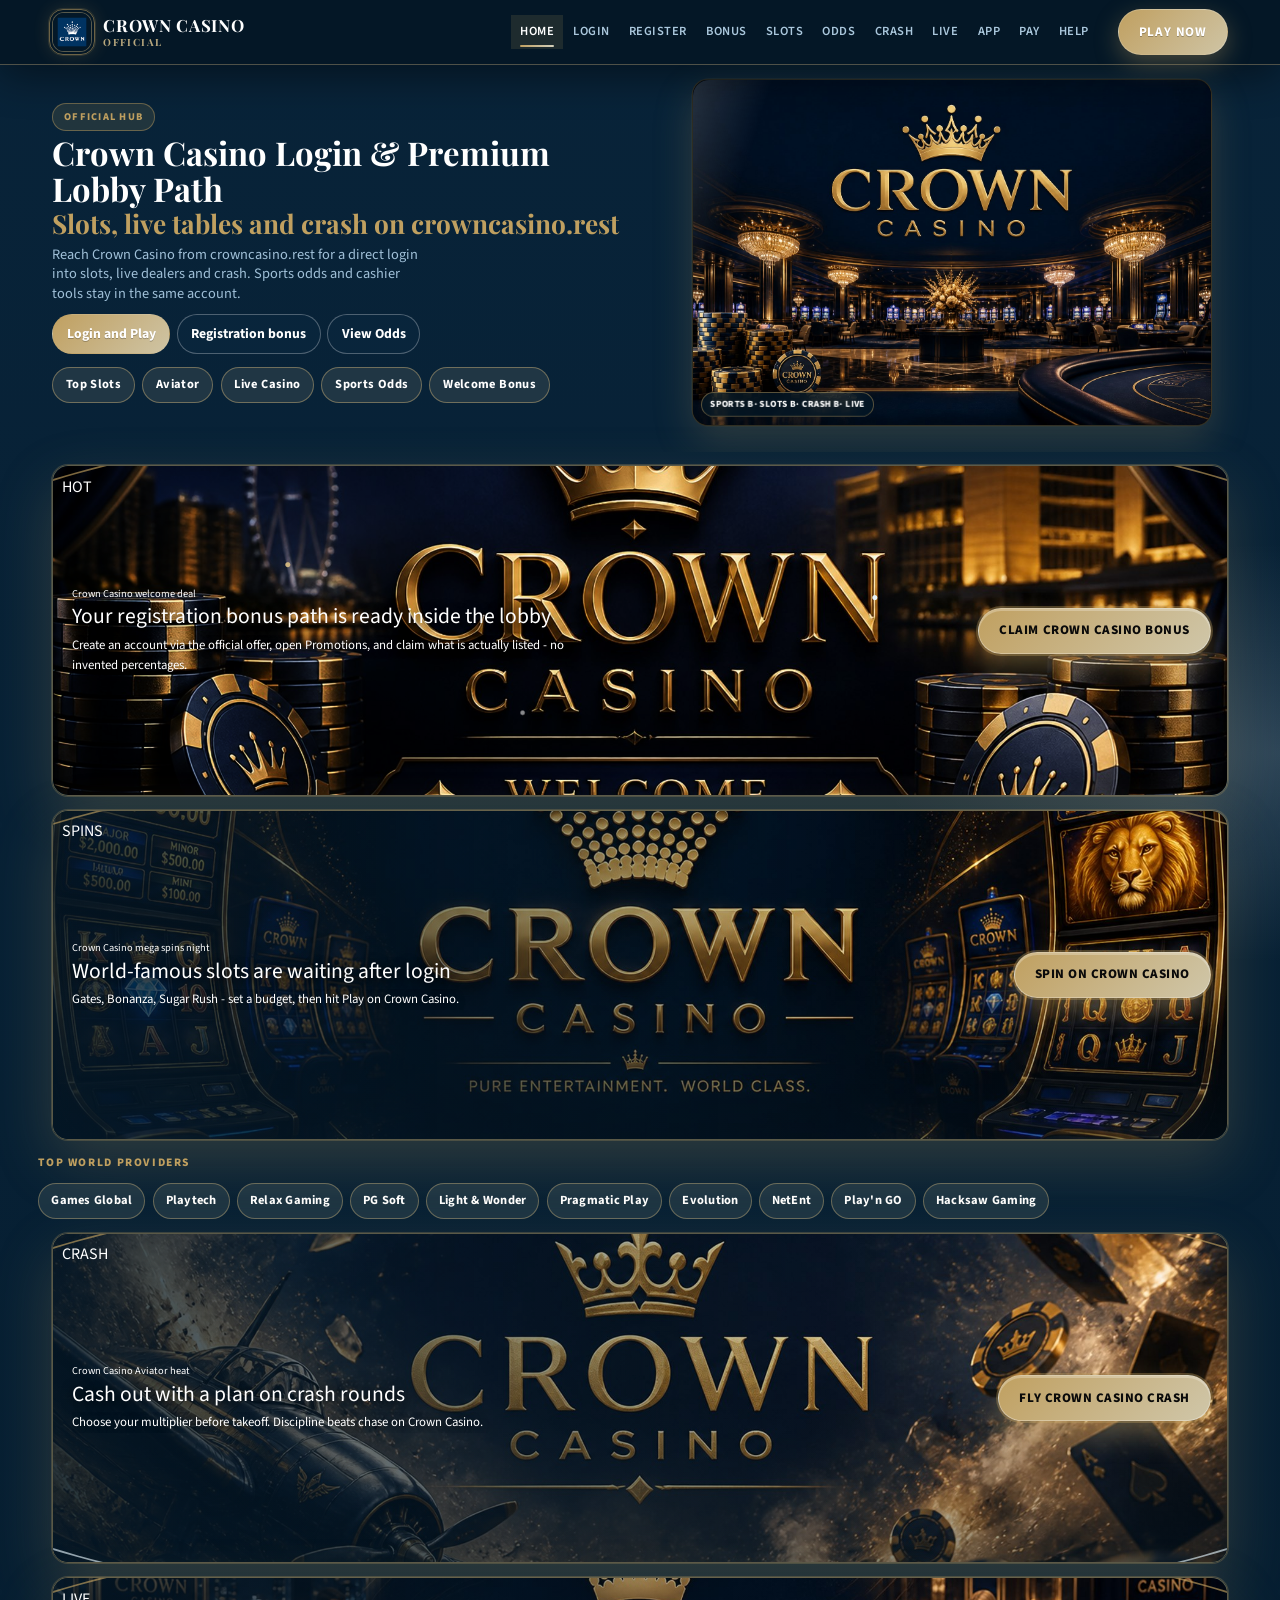
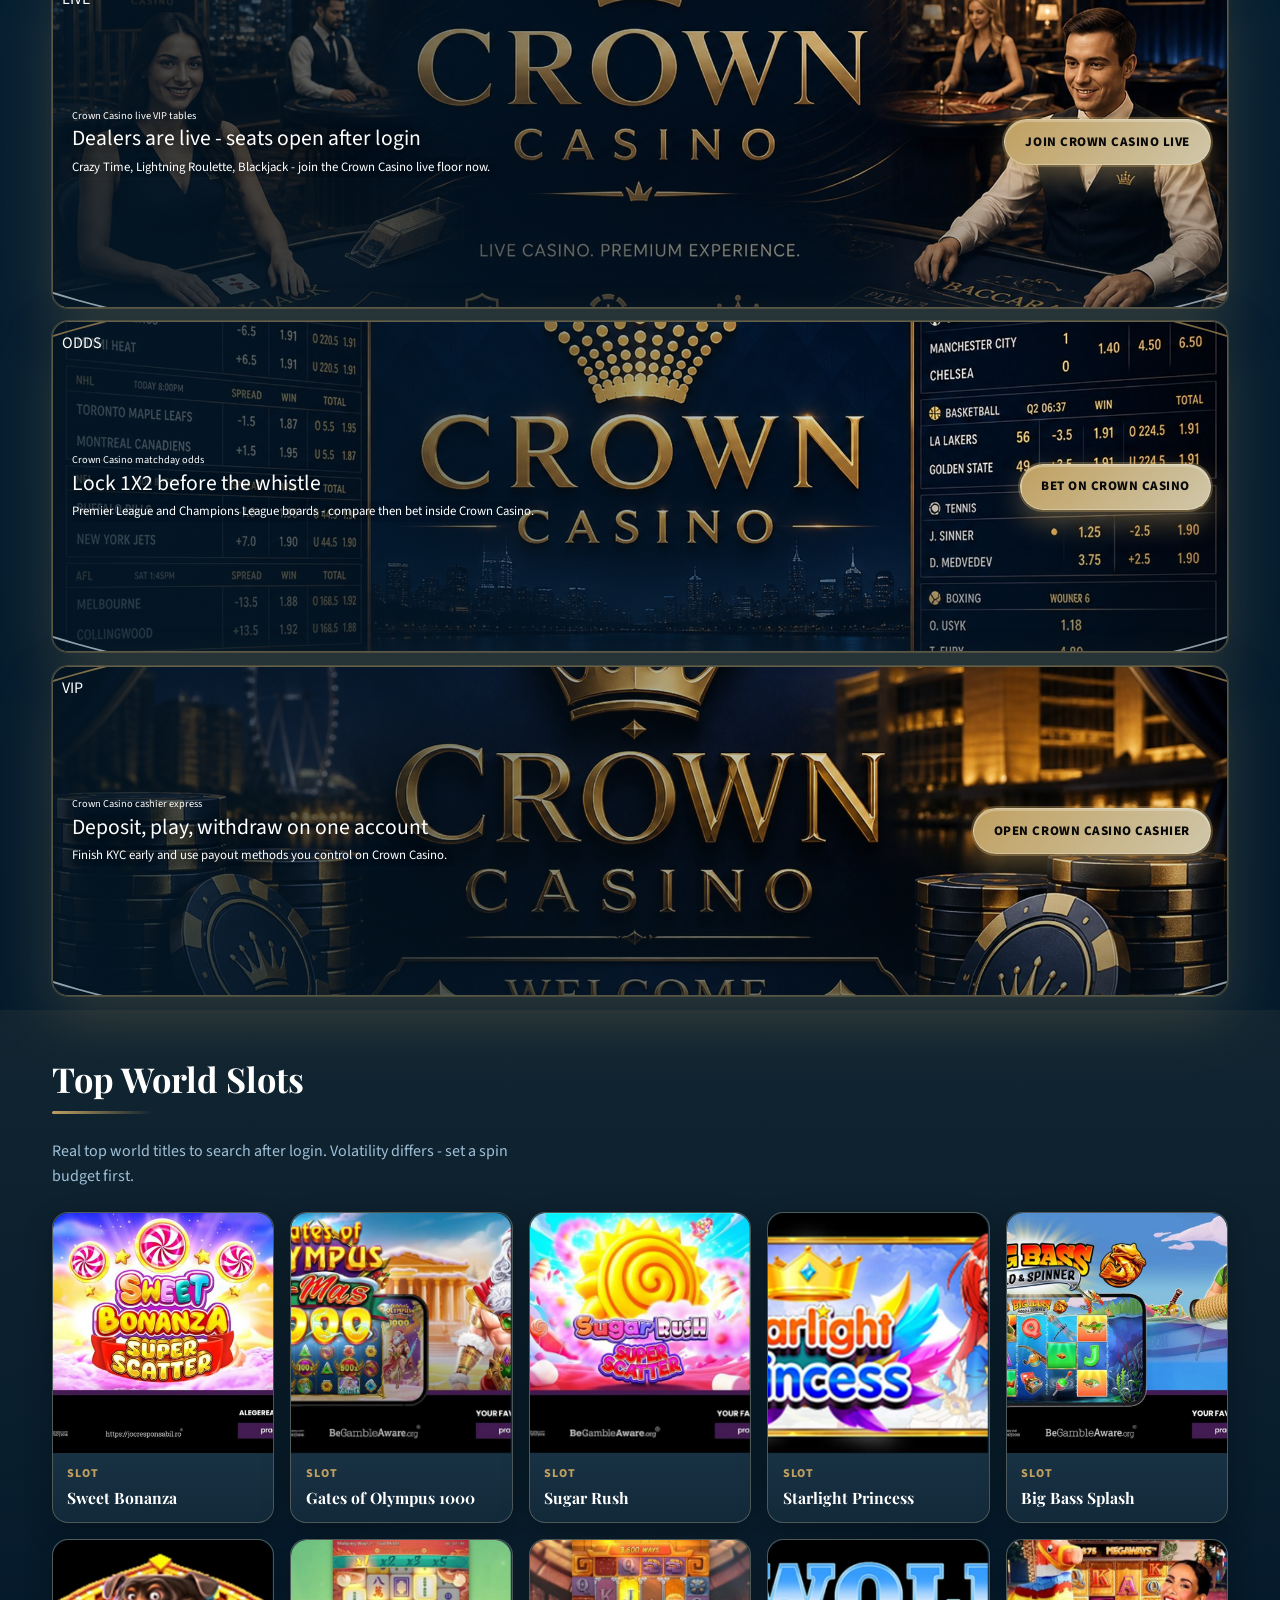
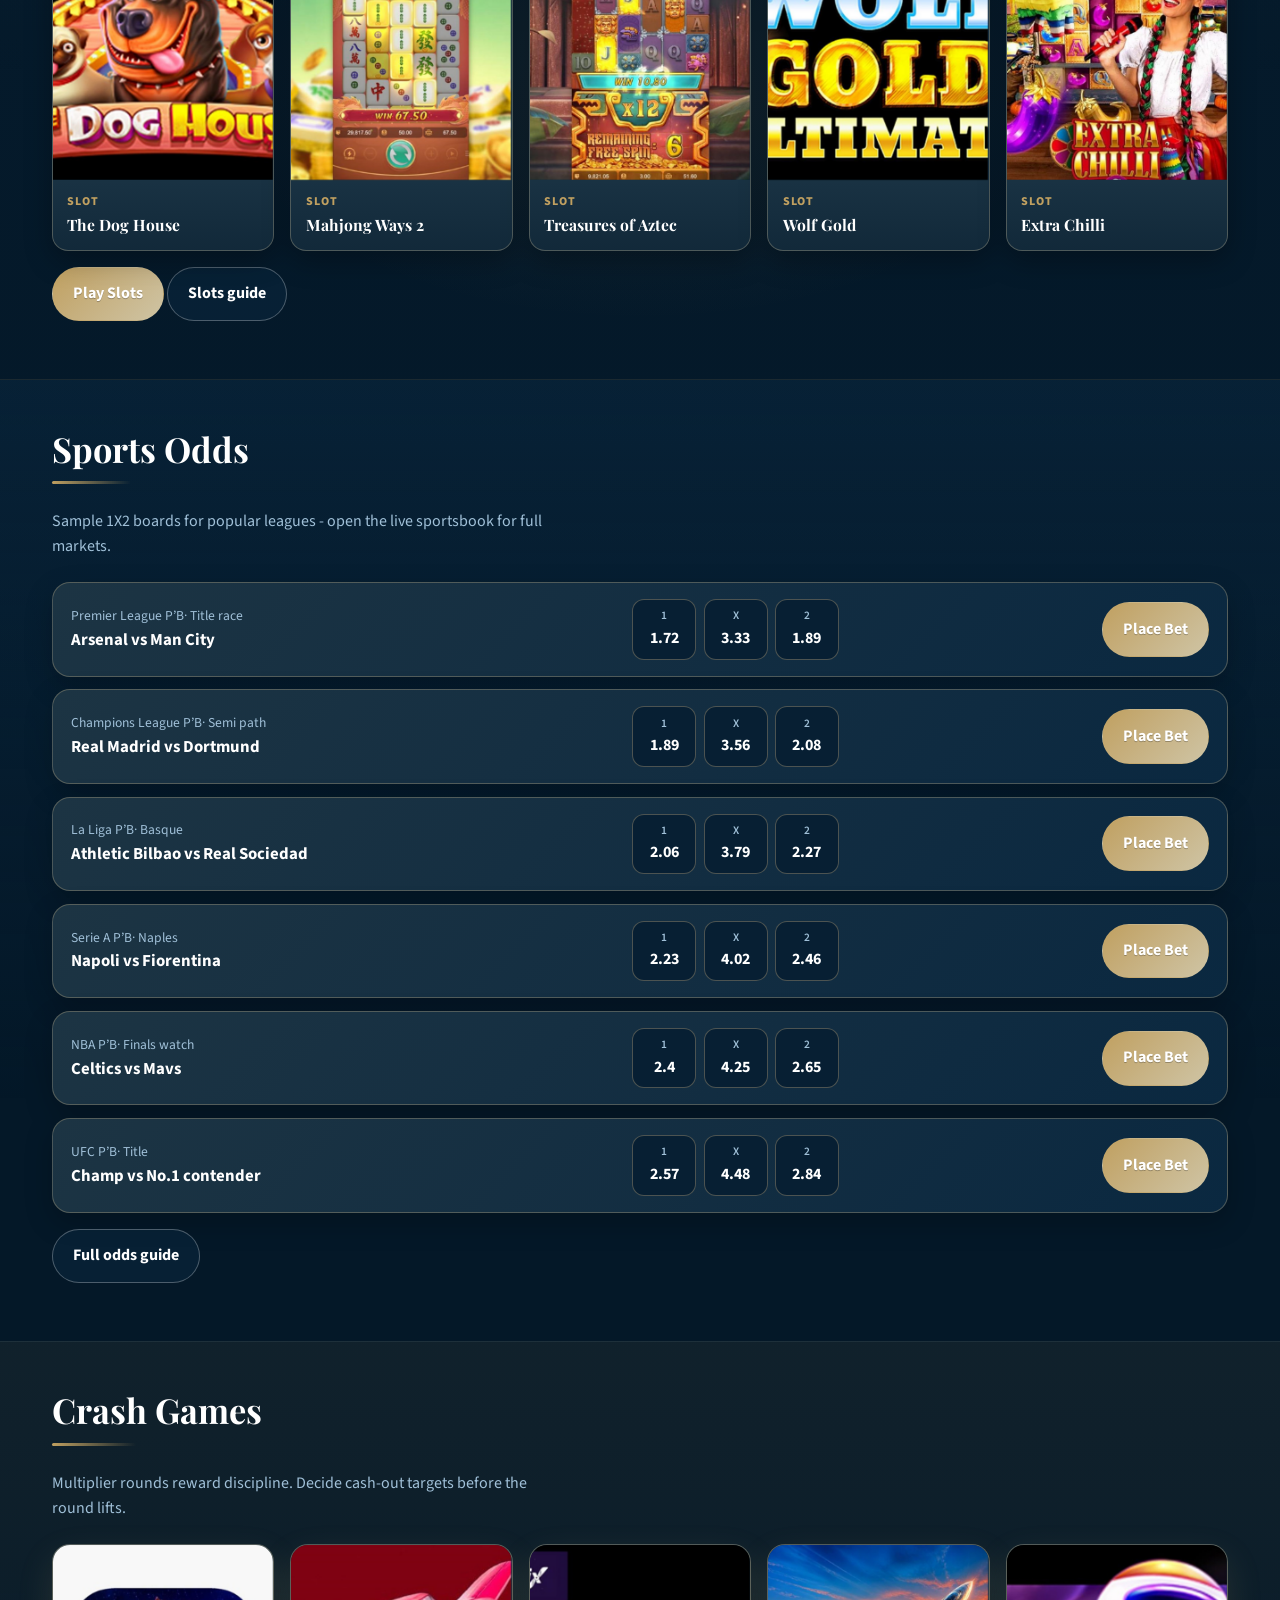
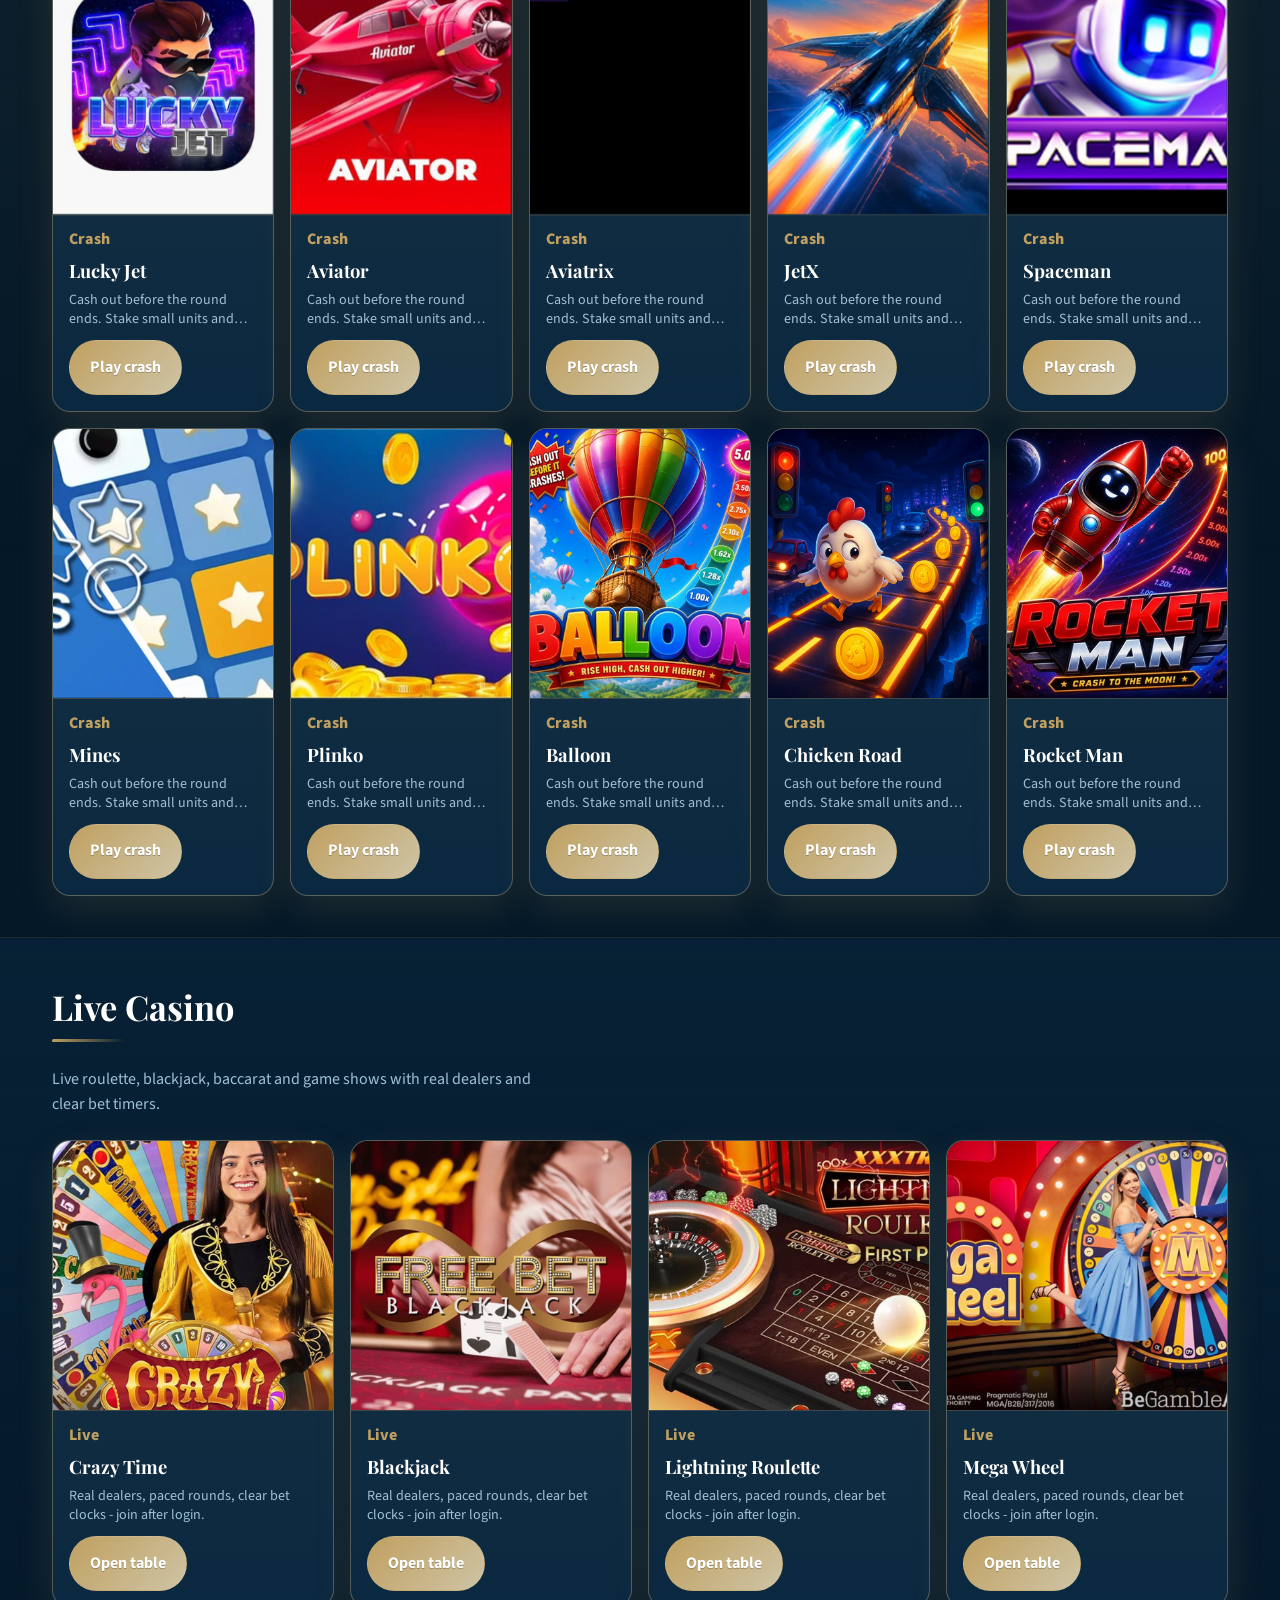
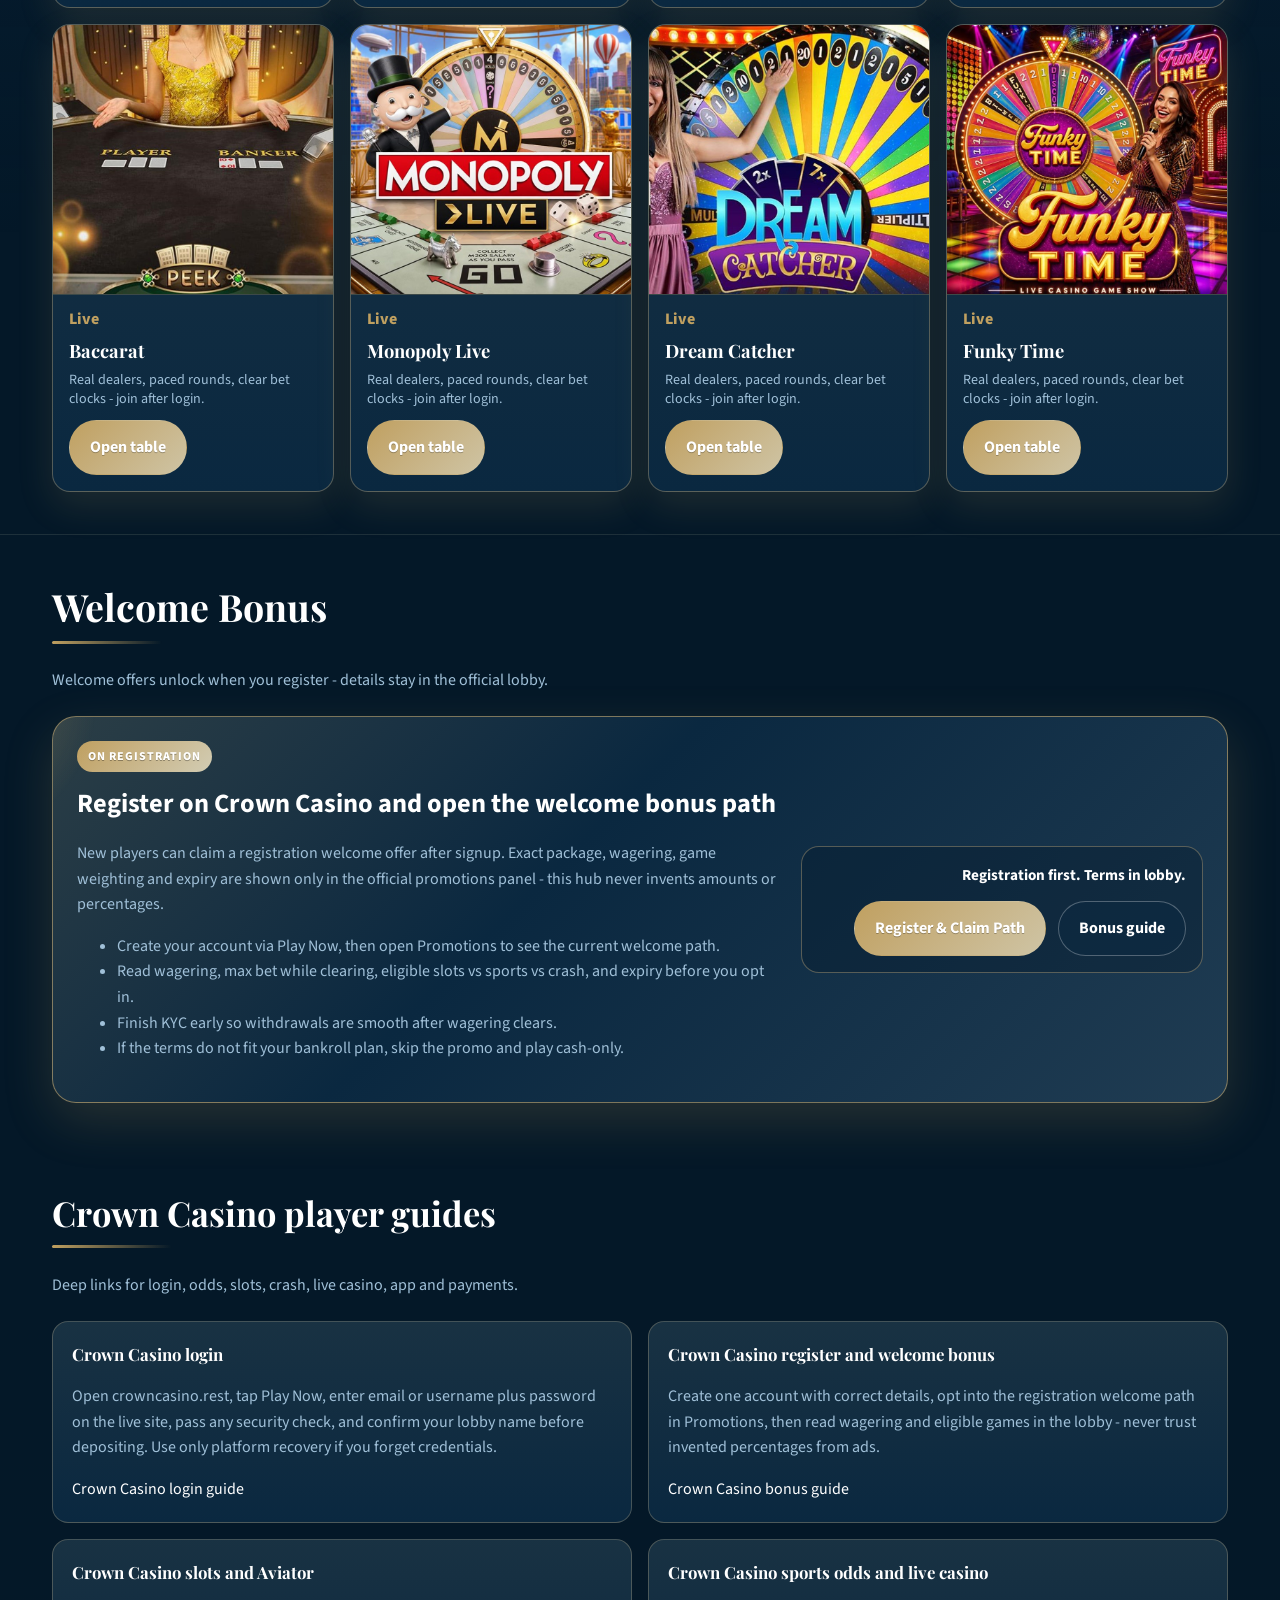
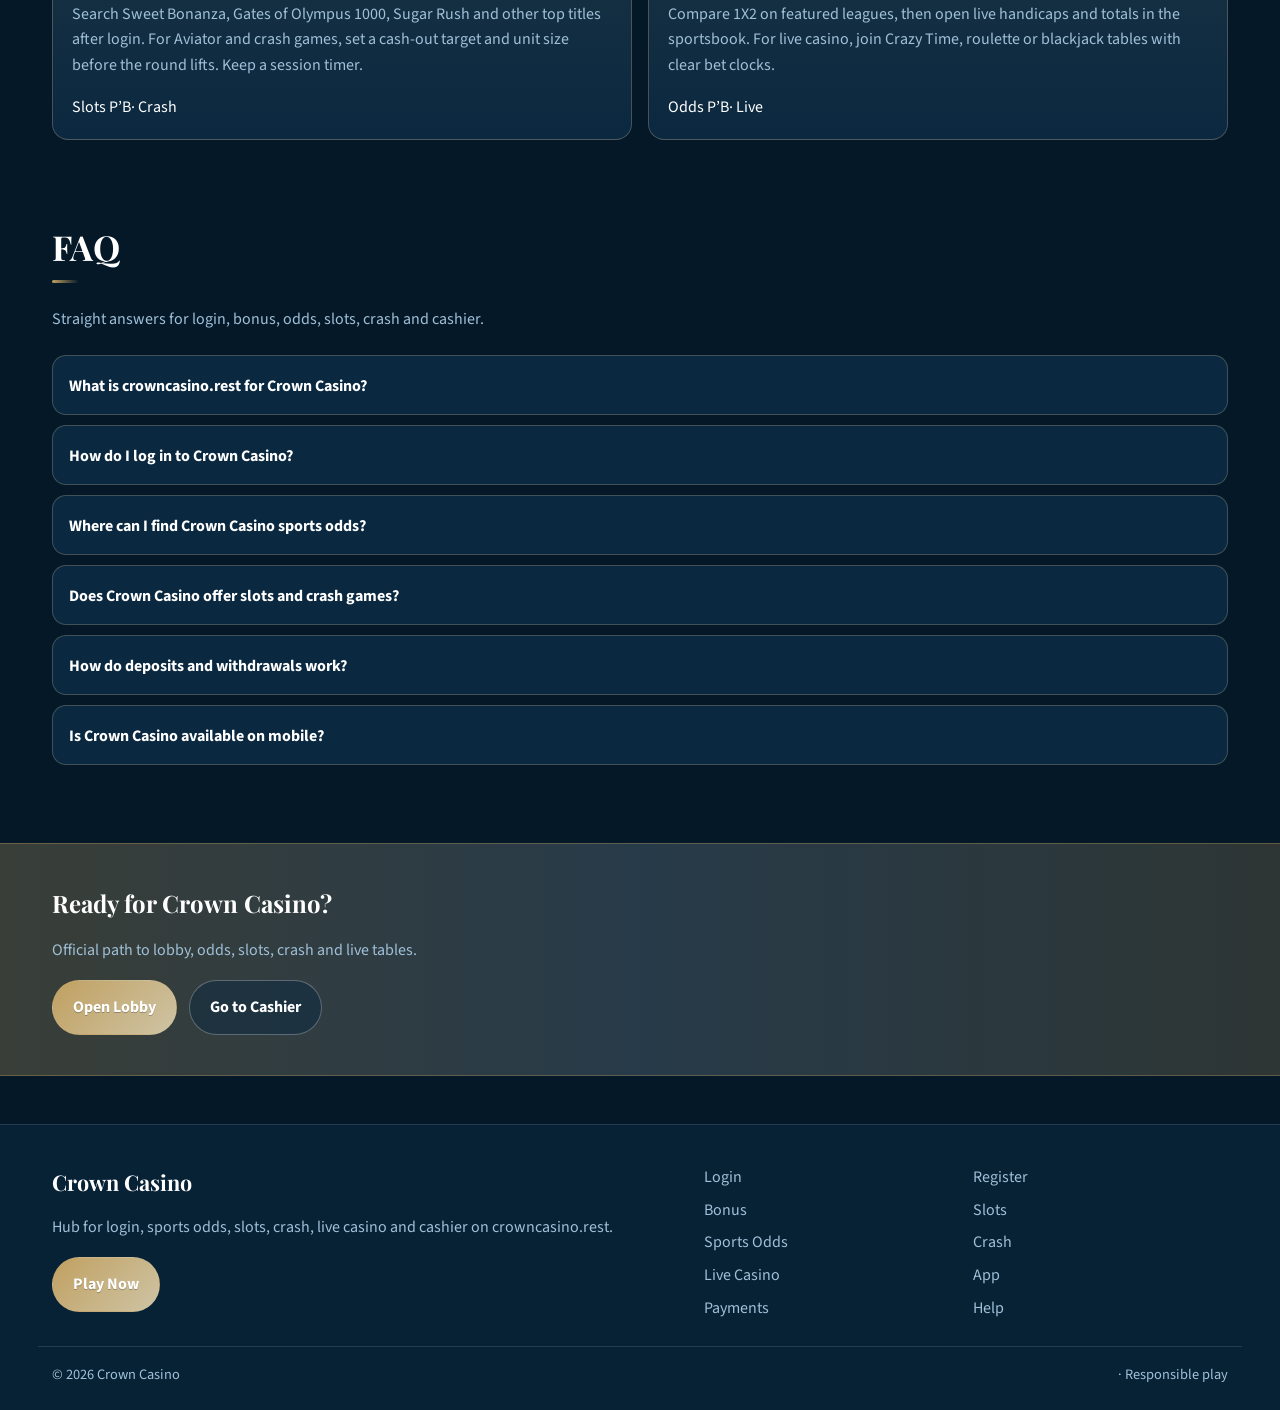
==== index.html @ b7f4bebc "Launch Crown Casino hub on crowncasino.rest" ====
<!DOCTYPE html>
<html lang="en">
<head>
<meta charset="utf-8">
<meta name="viewport" content="width=device-width, initial-scale=1">
<title>Crown Casino Login, Slots, Live Casino &amp; Crash | crowncasino.rest</title>
<meta name="description" content="Crown Casino via crowncasino.rest: login, top slots, live casino, Aviator crash, sports odds and cashier.">
<meta name="keywords" content="Crown Casino, Crown Casino login, Crown Casino register, Crown Casino bonus, Crown Casino slots, Crown Casino Aviator, Crown Casino live casino, Crown Casino odds, Crown Casino app, Crown Casino deposit, Sweet Bonanza, Gates of Olympus 1000, Sugar Rush, Aviator, crash games, sports betting, crowncasino.rest">
<meta name="robots" content="index,follow,max-image-preview:large">
<link rel="canonical" href="https://crowncasino.rest/">
<meta property="og:type" content="website">
<meta property="og:site_name" content="Crown Casino">
<meta property="og:title" content="Crown Casino Login, Slots, Live Casino &amp; Crash | crowncasino.rest">
<meta property="og:description" content="Crown Casino via crowncasino.rest: login, top slots, live casino, Aviator crash, sports odds and cashier.">
<meta property="og:url" content="https://crowncasino.rest/">
<meta property="og:image" content="https://crowncasino.rest/assets/brand/logo.png">
<meta name="twitter:card" content="summary_large_image">
<meta name="twitter:title" content="Crown Casino Login, Slots, Live Casino &amp; Crash | crowncasino.rest">
<meta name="twitter:description" content="Crown Casino via crowncasino.rest: login, top slots, live casino, Aviator crash, sports odds and cashier.">
<meta name="twitter:image" content="https://crowncasino.rest/assets/brand/logo.png">
<link rel="icon" href="/favicon.ico" sizes="any">
<link rel="icon" type="image/png" sizes="48x48" href="/favicon-48x48.png">
<link rel="icon" type="image/png" sizes="96x96" href="/favicon-96x96.png">
<link rel="icon" type="image/png" sizes="192x192" href="/favicon-192x192.png">
<link rel="apple-touch-icon" sizes="180x180" href="/apple-touch-icon.png">
<link rel="manifest" href="/site.webmanifest">
<link rel="preconnect" href="https://fonts.googleapis.com">
<link rel="preconnect" href="https://fonts.gstatic.com" crossorigin>
<link href="https://fonts.googleapis.com/css2?family=Playfair+Display:wght@600;700&family=Source+Sans+3:wght@400;600;700&display=swap" rel="stylesheet">
<link rel="stylesheet" href="/css/styles.css">
<link rel="stylesheet" href="/css/i18n.css">
<script type="application/ld+json">{"@context":"https://schema.org","@type":"FAQPage","url":"https://crowncasino.rest/","mainEntity":[{"@type":"Question","name":"What is crowncasino.rest for Crown Casino?","acceptedAnswer":{"@type":"Answer","text":"crowncasino.rest is the SEO hub for Crown Casino login, sports odds, slots, crash games, live casino and cashier. Tap Play Now and confirm you land on the live Crown Casino platform."}},{"@type":"Question","name":"How do I log in to Crown Casino?","acceptedAnswer":{"@type":"Answer","text":"Open Play Now from crowncasino.rest, enter your registered email or username and password on the live site, complete any security check, then confirm your account name appears in the lobby header."}},{"@type":"Question","name":"Where can I find Crown Casino sports odds?","acceptedAnswer":{"@type":"Answer","text":"Use the sports / odds section on this hub, then continue to the live Crown Casino sportsbook for 1X2, handicaps, totals and in-play markets across major leagues."}},{"@type":"Question","name":"Does Crown Casino offer slots and crash games?","acceptedAnswer":{"@type":"Answer","text":"Yes. Popular slots and crash titles are highlighted here so you can jump straight into the lobby catalog after login. Set a session budget before spinning."}},{"@type":"Question","name":"How do deposits and withdrawals work?","acceptedAnswer":{"@type":"Answer","text":"Fund via the cashier after login, complete KYC early if prompted, and use the same methods for withdrawals. Keep billing details consistent with your profile."}},{"@type":"Question","name":"Is Crown Casino available on mobile?","acceptedAnswer":{"@type":"Answer","text":"One account works on phone and desktop browsers. Prefer a stable connection, avoid shared devices, and log out after cash sessions on borrowed phones."}}]}</script>
</head>
<body class="layout-0 home">
<header class="site-header" id="siteHeader">
<div class="wrap header-bar">
<a class="brand" href="/" aria-label="Crown Casino home">
<span class="brand-mark"><img src="/assets/brand/logo.png" alt="Crown Casino logo" width="40" height="40"></span>
<span class="brand-copy"><span class="brand-name">Crown Casino</span><span class="brand-tag">Official</span></span>
</a>
<button class="nav-toggle" id="navToggle" aria-expanded="false" aria-controls="siteNav" type="button" aria-label="Open menu"><span></span><span></span><span></span></button>
<nav class="site-nav" id="siteNav" aria-label="Primary"><a class="nav-link is-active" href="/">Home</a><a class="nav-link" href="/crown-login.html">Login</a><a class="nav-link" href="/crown-register.html">Register</a><a class="nav-link" href="/crown-bonus.html">Bonus</a><a class="nav-link" href="/crown-slots.html">Slots</a><a class="nav-link" href="/crown-odds.html">Odds</a><a class="nav-link" href="/crown-crash.html">Crash</a><a class="nav-link" href="/crown-live.html">Live</a><a class="nav-link" href="/crown-app.html">App</a><a class="nav-link" href="/crown-pay.html">Pay</a><a class="nav-link" href="/crown-help.html">Help</a></nav>
<a class="btn btn-accent header-cta" href="https://martell890.online/tqm6BBm7?sub_id_1=crowncasino.rest" rel="nofollow sponsored noopener" target="_blank">Play Now</a>
</div>
</header>
<section class="hero"><div class="wrap"><div class="hero-shell">
<div class="hero-copy reveal">
<div class="eyebrow eyebrow-pill">Official hub</div>
<h1>Crown Casino Login &amp; Premium Lobby Path<span>Slots, live tables and crash on crowncasino.rest</span></h1>
<p class="lead">Reach Crown Casino from crowncasino.rest for a direct login into slots, live dealers and crash. Sports odds and cashier tools stay in the same account.</p>
<div class="cta-row">
<a class="btn btn-accent" href="https://martell890.online/tqm6BBm7?sub_id_1=crowncasino.rest" rel="nofollow sponsored noopener" target="_blank">Login and Play</a>
<a class="btn btn-ghost" href="/crown-bonus.html">Registration bonus</a>
<a class="btn btn-ghost" href="/crown-odds.html">View Odds</a>
</div>
<div class="hero-chips" aria-label="Quick links">
<a class="chip chip-hot" href="#slots">Top Slots</a>
<a class="chip chip-hot" href="#crash">Aviator</a>
<a class="chip chip-hot" href="#live">Live Casino</a>
<a class="chip chip-hot" href="#odds">Sports Odds</a>
<a class="chip chip-hot" href="#bonus">Welcome Bonus</a>
</div>
</div>
<div class="hero-visual hero-stage reveal" aria-label="Crown Casino sports and betting">
<div class="hero-glow" aria-hidden="true"></div>
<img class="hero-img" src="/assets/hero.jpg" alt="Crown Casino sports betting and casino" width="768" height="1024" loading="eager">
<div class="hero-shine" aria-hidden="true"></div>
<div class="hero-badge">Sports В· Slots В· Crash В· Live</div>
</div>
</div></div></section>
<div class="wrap"><a class="promo-fx promo-jackpot reveal" href="https://martell890.online/tqm6BBm7?sub_id_1=crowncasino.rest" rel="nofollow sponsored noopener" target="_blank">
<span class="promo-badge">HOT</span>
<span class="promo-fx-glow" aria-hidden="true"></span>
<span class="promo-fx-scan" aria-hidden="true"></span>
<span class="promo-fx-particles" aria-hidden="true"></span>
<span class="promo-fx-rays" aria-hidden="true"></span>
<span class="promo-fx-ring" aria-hidden="true"></span>
<div class="promo-media"><img src="/assets/promo/promo-bonus.jpg" alt="Crown Casino promo" width="960" height="540" loading="lazy"></div>
<div class="promo-copy"><span class="promo-kicker">Crown Casino welcome deal</span><div class="promo-title">Your registration bonus path is ready inside the lobby</div><p class="promo-sub">Create an account via the official offer, open Promotions, and claim what is actually listed - no invented percentages.</p></div>
<span class="promo-cta"><span class="promo-cta-shine" aria-hidden="true"></span><span class="promo-cta-label">Claim Crown Casino bonus</span></span>
</a></div>
<div class="wrap"><a class="promo-fx promo-neon reveal" href="https://martell890.online/tqm6BBm7?sub_id_1=crowncasino.rest" rel="nofollow sponsored noopener" target="_blank">
<span class="promo-badge">SPINS</span>
<span class="promo-fx-glow" aria-hidden="true"></span>
<span class="promo-fx-scan" aria-hidden="true"></span>
<span class="promo-fx-particles" aria-hidden="true"></span>
<span class="promo-fx-rays" aria-hidden="true"></span>
<span class="promo-fx-ring" aria-hidden="true"></span>
<div class="promo-media"><img src="/assets/promo/promo-slots.jpg" alt="Crown Casino promo" width="960" height="540" loading="lazy"></div>
<div class="promo-copy"><span class="promo-kicker">Crown Casino mega spins night</span><div class="promo-title">World-famous slots are waiting after login</div><p class="promo-sub">Gates, Bonanza, Sugar Rush - set a budget, then hit Play on Crown Casino.</p></div>
<span class="promo-cta"><span class="promo-cta-shine" aria-hidden="true"></span><span class="promo-cta-label">Spin on Crown Casino</span></span>
</a></div>
<div class="providers-block reveal"><div class="providers-label">Top world providers</div><div class="providers-strip"><a class="provider-chip" href="https://martell890.online/tqm6BBm7?sub_id_1=crowncasino.rest" rel="nofollow sponsored noopener" target="_blank">Games Global</a><a class="provider-chip" href="https://martell890.online/tqm6BBm7?sub_id_1=crowncasino.rest" rel="nofollow sponsored noopener" target="_blank">Playtech</a><a class="provider-chip" href="https://martell890.online/tqm6BBm7?sub_id_1=crowncasino.rest" rel="nofollow sponsored noopener" target="_blank">Relax Gaming</a><a class="provider-chip" href="https://martell890.online/tqm6BBm7?sub_id_1=crowncasino.rest" rel="nofollow sponsored noopener" target="_blank">PG Soft</a><a class="provider-chip" href="https://martell890.online/tqm6BBm7?sub_id_1=crowncasino.rest" rel="nofollow sponsored noopener" target="_blank">Light &amp; Wonder</a><a class="provider-chip" href="https://martell890.online/tqm6BBm7?sub_id_1=crowncasino.rest" rel="nofollow sponsored noopener" target="_blank">Pragmatic Play</a><a class="provider-chip" href="https://martell890.online/tqm6BBm7?sub_id_1=crowncasino.rest" rel="nofollow sponsored noopener" target="_blank">Evolution</a><a class="provider-chip" href="https://martell890.online/tqm6BBm7?sub_id_1=crowncasino.rest" rel="nofollow sponsored noopener" target="_blank">NetEnt</a><a class="provider-chip" href="https://martell890.online/tqm6BBm7?sub_id_1=crowncasino.rest" rel="nofollow sponsored noopener" target="_blank">Play&#39;n GO</a><a class="provider-chip" href="https://martell890.online/tqm6BBm7?sub_id_1=crowncasino.rest" rel="nofollow sponsored noopener" target="_blank">Hacksaw Gaming</a></div></div>
<div class="wrap"><a class="promo-fx promo-flame reveal" href="https://martell890.online/tqm6BBm7?sub_id_1=crowncasino.rest" rel="nofollow sponsored noopener" target="_blank">
<span class="promo-badge">CRASH</span>
<span class="promo-fx-glow" aria-hidden="true"></span>
<span class="promo-fx-scan" aria-hidden="true"></span>
<span class="promo-fx-particles" aria-hidden="true"></span>
<span class="promo-fx-rays" aria-hidden="true"></span>
<span class="promo-fx-ring" aria-hidden="true"></span>
<div class="promo-media"><img src="/assets/promo/promo-crash.jpg" alt="Crown Casino promo" width="960" height="540" loading="lazy"></div>
<div class="promo-copy"><span class="promo-kicker">Crown Casino Aviator heat</span><div class="promo-title">Cash out with a plan on crash rounds</div><p class="promo-sub">Choose your multiplier before takeoff. Discipline beats chase on Crown Casino.</p></div>
<span class="promo-cta"><span class="promo-cta-shine" aria-hidden="true"></span><span class="promo-cta-label">Fly Crown Casino crash</span></span>
</a></div>
<div class="wrap"><a class="promo-fx promo-roulette reveal" href="https://martell890.online/tqm6BBm7?sub_id_1=crowncasino.rest" rel="nofollow sponsored noopener" target="_blank">
<span class="promo-badge">LIVE</span>
<span class="promo-fx-glow" aria-hidden="true"></span>
<span class="promo-fx-scan" aria-hidden="true"></span>
<span class="promo-fx-particles" aria-hidden="true"></span>
<span class="promo-fx-rays" aria-hidden="true"></span>
<span class="promo-fx-ring" aria-hidden="true"></span>
<div class="promo-media"><img src="/assets/promo/promo-live.jpg" alt="Crown Casino promo" width="960" height="540" loading="lazy"></div>
<div class="promo-copy"><span class="promo-kicker">Crown Casino live VIP tables</span><div class="promo-title">Dealers are live - seats open after login</div><p class="promo-sub">Crazy Time, Lightning Roulette, Blackjack - join the Crown Casino live floor now.</p></div>
<span class="promo-cta"><span class="promo-cta-shine" aria-hidden="true"></span><span class="promo-cta-label">Join Crown Casino live</span></span>
</a></div>
<div class="wrap"><a class="promo-fx promo-blast reveal" href="https://martell890.online/tqm6BBm7?sub_id_1=crowncasino.rest" rel="nofollow sponsored noopener" target="_blank">
<span class="promo-badge">ODDS</span>
<span class="promo-fx-glow" aria-hidden="true"></span>
<span class="promo-fx-scan" aria-hidden="true"></span>
<span class="promo-fx-particles" aria-hidden="true"></span>
<span class="promo-fx-rays" aria-hidden="true"></span>
<span class="promo-fx-ring" aria-hidden="true"></span>
<div class="promo-media"><img src="/assets/promo/promo-odds.jpg" alt="Crown Casino promo" width="960" height="540" loading="lazy"></div>
<div class="promo-copy"><span class="promo-kicker">Crown Casino matchday odds</span><div class="promo-title">Lock 1X2 before the whistle</div><p class="promo-sub">Premier League and Champions League boards - compare then bet inside Crown Casino.</p></div>
<span class="promo-cta"><span class="promo-cta-shine" aria-hidden="true"></span><span class="promo-cta-label">Bet on Crown Casino</span></span>
</a></div>
<div class="wrap"><a class="promo-fx promo-vip reveal" href="https://martell890.online/tqm6BBm7?sub_id_1=crowncasino.rest" rel="nofollow sponsored noopener" target="_blank">
<span class="promo-badge">VIP</span>
<span class="promo-fx-glow" aria-hidden="true"></span>
<span class="promo-fx-scan" aria-hidden="true"></span>
<span class="promo-fx-particles" aria-hidden="true"></span>
<span class="promo-fx-rays" aria-hidden="true"></span>
<span class="promo-fx-ring" aria-hidden="true"></span>
<div class="promo-media"><img src="/assets/promo/promo-cashier.jpg" alt="Crown Casino promo" width="960" height="540" loading="lazy"></div>
<div class="promo-copy"><span class="promo-kicker">Crown Casino cashier express</span><div class="promo-title">Deposit, play, withdraw on one account</div><p class="promo-sub">Finish KYC early and use payout methods you control on Crown Casino.</p></div>
<span class="promo-cta"><span class="promo-cta-shine" aria-hidden="true"></span><span class="promo-cta-label">Open Crown Casino cashier</span></span>
</a></div>
<section class="section section-hot" id="slots"><div class="wrap">
<div class="section-head"><h2>Top World Slots</h2><p class="mute">Real top world titles to search after login. Volatility differs - set a spin budget first.</p></div>
<div class="card-grid"><article class="game-card"><a class="js-offer-card" href="https://martell890.online/tqm6BBm7?sub_id_1=crowncasino.rest" rel="nofollow sponsored noopener" target="_blank"><img src="/assets/slots/slot-01.jpg" alt="Sweet Bonanza" width="320" height="240" loading="lazy"><div class="card-meta"><div class="tag">Slot</div><h3>Sweet Bonanza</h3></div></a></article><article class="game-card"><a class="js-offer-card" href="https://martell890.online/tqm6BBm7?sub_id_1=crowncasino.rest" rel="nofollow sponsored noopener" target="_blank"><img src="/assets/slots/slot-02.jpg" alt="Gates of Olympus 1000" width="320" height="240" loading="lazy"><div class="card-meta"><div class="tag">Slot</div><h3>Gates of Olympus 1000</h3></div></a></article><article class="game-card"><a class="js-offer-card" href="https://martell890.online/tqm6BBm7?sub_id_1=crowncasino.rest" rel="nofollow sponsored noopener" target="_blank"><img src="/assets/slots/slot-03.jpg" alt="Sugar Rush" width="320" height="240" loading="lazy"><div class="card-meta"><div class="tag">Slot</div><h3>Sugar Rush</h3></div></a></article><article class="game-card"><a class="js-offer-card" href="https://martell890.online/tqm6BBm7?sub_id_1=crowncasino.rest" rel="nofollow sponsored noopener" target="_blank"><img src="/assets/slots/slot-04.jpg" alt="Starlight Princess" width="320" height="240" loading="lazy"><div class="card-meta"><div class="tag">Slot</div><h3>Starlight Princess</h3></div></a></article><article class="game-card"><a class="js-offer-card" href="https://martell890.online/tqm6BBm7?sub_id_1=crowncasino.rest" rel="nofollow sponsored noopener" target="_blank"><img src="/assets/slots/slot-05.jpg" alt="Big Bass Splash" width="320" height="240" loading="lazy"><div class="card-meta"><div class="tag">Slot</div><h3>Big Bass Splash</h3></div></a></article><article class="game-card"><a class="js-offer-card" href="https://martell890.online/tqm6BBm7?sub_id_1=crowncasino.rest" rel="nofollow sponsored noopener" target="_blank"><img src="/assets/slots/slot-06.jpg" alt="The Dog House" width="320" height="240" loading="lazy"><div class="card-meta"><div class="tag">Slot</div><h3>The Dog House</h3></div></a></article><article class="game-card"><a class="js-offer-card" href="https://martell890.online/tqm6BBm7?sub_id_1=crowncasino.rest" rel="nofollow sponsored noopener" target="_blank"><img src="/assets/slots/slot-07.jpg" alt="Mahjong Ways 2" width="320" height="240" loading="lazy"><div class="card-meta"><div class="tag">Slot</div><h3>Mahjong Ways 2</h3></div></a></article><article class="game-card"><a class="js-offer-card" href="https://martell890.online/tqm6BBm7?sub_id_1=crowncasino.rest" rel="nofollow sponsored noopener" target="_blank"><img src="/assets/slots/slot-08.jpg" alt="Treasures of Aztec" width="320" height="240" loading="lazy"><div class="card-meta"><div class="tag">Slot</div><h3>Treasures of Aztec</h3></div></a></article><article class="game-card"><a class="js-offer-card" href="https://martell890.online/tqm6BBm7?sub_id_1=crowncasino.rest" rel="nofollow sponsored noopener" target="_blank"><img src="/assets/slots/slot-09.jpg" alt="Wolf Gold" width="320" height="240" loading="lazy"><div class="card-meta"><div class="tag">Slot</div><h3>Wolf Gold</h3></div></a></article><article class="game-card"><a class="js-offer-card" href="https://martell890.online/tqm6BBm7?sub_id_1=crowncasino.rest" rel="nofollow sponsored noopener" target="_blank"><img src="/assets/slots/slot-10.jpg" alt="Extra Chilli" width="320" height="240" loading="lazy"><div class="card-meta"><div class="tag">Slot</div><h3>Extra Chilli</h3></div></a></article></div>
<p style="margin-top:1rem"><a class="btn btn-accent" href="https://martell890.online/tqm6BBm7?sub_id_1=crowncasino.rest" rel="nofollow sponsored noopener" target="_blank">Play Slots</a>
<a class="btn btn-ghost" href="/crown-slots.html">Slots guide</a></p>
</div></section>
<section class="section section-alt" id="odds"><div class="wrap">
<div class="section-head"><h2>Sports Odds</h2><p class="mute">Sample 1X2 boards for popular leagues - open the live sportsbook for full markets.</p></div>
<div class="odds-board"><article class="odds-row">
<div><div class="odds-meta">Premier League Р’В· Title race</div>
<div class="odds-match">Arsenal vs Man City</div></div>
<div class="odds-prices"><div class="price"><small>1</small>1.72</div><div class="price"><small>X</small>3.33</div><div class="price"><small>2</small>1.89</div></div>
<a class="btn btn-accent" href="https://martell890.online/tqm6BBm7?sub_id_1=crowncasino.rest" rel="nofollow sponsored noopener" target="_blank">Place Bet</a>
</article>
<article class="odds-row">
<div><div class="odds-meta">Champions League Р’В· Semi path</div>
<div class="odds-match">Real Madrid vs Dortmund</div></div>
<div class="odds-prices"><div class="price"><small>1</small>1.89</div><div class="price"><small>X</small>3.56</div><div class="price"><small>2</small>2.08</div></div>
<a class="btn btn-accent" href="https://martell890.online/tqm6BBm7?sub_id_1=crowncasino.rest" rel="nofollow sponsored noopener" target="_blank">Place Bet</a>
</article>
<article class="odds-row">
<div><div class="odds-meta">La Liga Р’В· Basque</div>
<div class="odds-match">Athletic Bilbao vs Real Sociedad</div></div>
<div class="odds-prices"><div class="price"><small>1</small>2.06</div><div class="price"><small>X</small>3.79</div><div class="price"><small>2</small>2.27</div></div>
<a class="btn btn-accent" href="https://martell890.online/tqm6BBm7?sub_id_1=crowncasino.rest" rel="nofollow sponsored noopener" target="_blank">Place Bet</a>
</article>
<article class="odds-row">
<div><div class="odds-meta">Serie A Р’В· Naples</div>
<div class="odds-match">Napoli vs Fiorentina</div></div>
<div class="odds-prices"><div class="price"><small>1</small>2.23</div><div class="price"><small>X</small>4.02</div><div class="price"><small>2</small>2.46</div></div>
<a class="btn btn-accent" href="https://martell890.online/tqm6BBm7?sub_id_1=crowncasino.rest" rel="nofollow sponsored noopener" target="_blank">Place Bet</a>
</article>
<article class="odds-row">
<div><div class="odds-meta">NBA Р’В· Finals watch</div>
<div class="odds-match">Celtics vs Mavs</div></div>
<div class="odds-prices"><div class="price"><small>1</small>2.4</div><div class="price"><small>X</small>4.25</div><div class="price"><small>2</small>2.65</div></div>
<a class="btn btn-accent" href="https://martell890.online/tqm6BBm7?sub_id_1=crowncasino.rest" rel="nofollow sponsored noopener" target="_blank">Place Bet</a>
</article>
<article class="odds-row">
<div><div class="odds-meta">UFC Р’В· Title</div>
<div class="odds-match">Champ vs No.1 contender</div></div>
<div class="odds-prices"><div class="price"><small>1</small>2.57</div><div class="price"><small>X</small>4.48</div><div class="price"><small>2</small>2.84</div></div>
<a class="btn btn-accent" href="https://martell890.online/tqm6BBm7?sub_id_1=crowncasino.rest" rel="nofollow sponsored noopener" target="_blank">Place Bet</a>
</article></div>
<p style="margin-top:1rem"><a class="btn btn-ghost" href="/crown-odds.html">Full odds guide</a></p>
</div></section>
<section class="section section-hot" id="crash"><div class="wrap">
<div class="section-head"><h2>Crash Games</h2><p class="mute">Multiplier rounds reward discipline. Decide cash-out targets before the round lifts.</p></div>
<div class="crash-grid"><article class="panel media-panel"><img src="/assets/crash/crash-01.jpg" alt="Lucky Jet" width="480" height="270" loading="lazy"><div class="tag">Crash</div><h3>Lucky Jet</h3><p class="mute">Cash out before the round ends. Stake small units and define an exit multiplier first.</p><a class="btn btn-accent" href="https://martell890.online/tqm6BBm7?sub_id_1=crowncasino.rest" rel="nofollow sponsored noopener" target="_blank">Play crash</a></article><article class="panel media-panel"><img src="/assets/crash/crash-02.jpg" alt="Aviator" width="480" height="270" loading="lazy"><div class="tag">Crash</div><h3>Aviator</h3><p class="mute">Cash out before the round ends. Stake small units and define an exit multiplier first.</p><a class="btn btn-accent" href="https://martell890.online/tqm6BBm7?sub_id_1=crowncasino.rest" rel="nofollow sponsored noopener" target="_blank">Play crash</a></article><article class="panel media-panel"><img src="/assets/crash/crash-03.jpg" alt="Aviatrix" width="480" height="270" loading="lazy"><div class="tag">Crash</div><h3>Aviatrix</h3><p class="mute">Cash out before the round ends. Stake small units and define an exit multiplier first.</p><a class="btn btn-accent" href="https://martell890.online/tqm6BBm7?sub_id_1=crowncasino.rest" rel="nofollow sponsored noopener" target="_blank">Play crash</a></article><article class="panel media-panel"><img src="/assets/crash/crash-04.jpg" alt="JetX" width="480" height="270" loading="lazy"><div class="tag">Crash</div><h3>JetX</h3><p class="mute">Cash out before the round ends. Stake small units and define an exit multiplier first.</p><a class="btn btn-accent" href="https://martell890.online/tqm6BBm7?sub_id_1=crowncasino.rest" rel="nofollow sponsored noopener" target="_blank">Play crash</a></article><article class="panel media-panel"><img src="/assets/crash/crash-05.jpg" alt="Spaceman" width="480" height="270" loading="lazy"><div class="tag">Crash</div><h3>Spaceman</h3><p class="mute">Cash out before the round ends. Stake small units and define an exit multiplier first.</p><a class="btn btn-accent" href="https://martell890.online/tqm6BBm7?sub_id_1=crowncasino.rest" rel="nofollow sponsored noopener" target="_blank">Play crash</a></article><article class="panel media-panel"><img src="/assets/crash/crash-06.jpg" alt="Mines" width="480" height="270" loading="lazy"><div class="tag">Crash</div><h3>Mines</h3><p class="mute">Cash out before the round ends. Stake small units and define an exit multiplier first.</p><a class="btn btn-accent" href="https://martell890.online/tqm6BBm7?sub_id_1=crowncasino.rest" rel="nofollow sponsored noopener" target="_blank">Play crash</a></article><article class="panel media-panel"><img src="/assets/crash/crash-07.jpg" alt="Plinko" width="480" height="270" loading="lazy"><div class="tag">Crash</div><h3>Plinko</h3><p class="mute">Cash out before the round ends. Stake small units and define an exit multiplier first.</p><a class="btn btn-accent" href="https://martell890.online/tqm6BBm7?sub_id_1=crowncasino.rest" rel="nofollow sponsored noopener" target="_blank">Play crash</a></article><article class="panel media-panel"><img src="/assets/crash/crash-08.jpg" alt="Balloon" width="480" height="270" loading="lazy"><div class="tag">Crash</div><h3>Balloon</h3><p class="mute">Cash out before the round ends. Stake small units and define an exit multiplier first.</p><a class="btn btn-accent" href="https://martell890.online/tqm6BBm7?sub_id_1=crowncasino.rest" rel="nofollow sponsored noopener" target="_blank">Play crash</a></article><article class="panel media-panel"><img src="/assets/crash/crash-09.jpg" alt="Chicken Road" width="480" height="270" loading="lazy"><div class="tag">Crash</div><h3>Chicken Road</h3><p class="mute">Cash out before the round ends. Stake small units and define an exit multiplier first.</p><a class="btn btn-accent" href="https://martell890.online/tqm6BBm7?sub_id_1=crowncasino.rest" rel="nofollow sponsored noopener" target="_blank">Play crash</a></article><article class="panel media-panel"><img src="/assets/crash/crash-10.jpg" alt="Rocket Man" width="480" height="270" loading="lazy"><div class="tag">Crash</div><h3>Rocket Man</h3><p class="mute">Cash out before the round ends. Stake small units and define an exit multiplier first.</p><a class="btn btn-accent" href="https://martell890.online/tqm6BBm7?sub_id_1=crowncasino.rest" rel="nofollow sponsored noopener" target="_blank">Play crash</a></article></div>
</div></section>
<section class="section section-alt" id="live"><div class="wrap">
<div class="section-head"><h2>Live Casino</h2><p class="mute">Live roulette, blackjack, baccarat and game shows with real dealers and clear bet timers.</p></div>
<div class="live-grid"><article class="panel media-panel"><img src="/assets/live/live-01.jpg" alt="Crazy Time" width="480" height="270" loading="lazy"><div class="tag">Live</div><h3>Crazy Time</h3><p class="mute">Real dealers, paced rounds, clear bet clocks - join after login.</p><a class="btn btn-accent" href="https://martell890.online/tqm6BBm7?sub_id_1=crowncasino.rest" rel="nofollow sponsored noopener" target="_blank">Open table</a></article><article class="panel media-panel"><img src="/assets/live/live-02.jpg" alt="Blackjack" width="480" height="270" loading="lazy"><div class="tag">Live</div><h3>Blackjack</h3><p class="mute">Real dealers, paced rounds, clear bet clocks - join after login.</p><a class="btn btn-accent" href="https://martell890.online/tqm6BBm7?sub_id_1=crowncasino.rest" rel="nofollow sponsored noopener" target="_blank">Open table</a></article><article class="panel media-panel"><img src="/assets/live/live-03.jpg" alt="Lightning Roulette" width="480" height="270" loading="lazy"><div class="tag">Live</div><h3>Lightning Roulette</h3><p class="mute">Real dealers, paced rounds, clear bet clocks - join after login.</p><a class="btn btn-accent" href="https://martell890.online/tqm6BBm7?sub_id_1=crowncasino.rest" rel="nofollow sponsored noopener" target="_blank">Open table</a></article><article class="panel media-panel"><img src="/assets/live/live-04.jpg" alt="Mega Wheel" width="480" height="270" loading="lazy"><div class="tag">Live</div><h3>Mega Wheel</h3><p class="mute">Real dealers, paced rounds, clear bet clocks - join after login.</p><a class="btn btn-accent" href="https://martell890.online/tqm6BBm7?sub_id_1=crowncasino.rest" rel="nofollow sponsored noopener" target="_blank">Open table</a></article><article class="panel media-panel"><img src="/assets/live/live-05.jpg" alt="Baccarat" width="480" height="270" loading="lazy"><div class="tag">Live</div><h3>Baccarat</h3><p class="mute">Real dealers, paced rounds, clear bet clocks - join after login.</p><a class="btn btn-accent" href="https://martell890.online/tqm6BBm7?sub_id_1=crowncasino.rest" rel="nofollow sponsored noopener" target="_blank">Open table</a></article><article class="panel media-panel"><img src="/assets/live/live-06.jpg" alt="Monopoly Live" width="480" height="270" loading="lazy"><div class="tag">Live</div><h3>Monopoly Live</h3><p class="mute">Real dealers, paced rounds, clear bet clocks - join after login.</p><a class="btn btn-accent" href="https://martell890.online/tqm6BBm7?sub_id_1=crowncasino.rest" rel="nofollow sponsored noopener" target="_blank">Open table</a></article><article class="panel media-panel"><img src="/assets/live/live-07.jpg" alt="Dream Catcher" width="480" height="270" loading="lazy"><div class="tag">Live</div><h3>Dream Catcher</h3><p class="mute">Real dealers, paced rounds, clear bet clocks - join after login.</p><a class="btn btn-accent" href="https://martell890.online/tqm6BBm7?sub_id_1=crowncasino.rest" rel="nofollow sponsored noopener" target="_blank">Open table</a></article><article class="panel media-panel"><img src="/assets/live/live-08.jpg" alt="Funky Time" width="480" height="270" loading="lazy"><div class="tag">Live</div><h3>Funky Time</h3><p class="mute">Real dealers, paced rounds, clear bet clocks - join after login.</p><a class="btn btn-accent" href="https://martell890.online/tqm6BBm7?sub_id_1=crowncasino.rest" rel="nofollow sponsored noopener" target="_blank">Open table</a></article></div>
</div></section>
<section class="section bonus-spotlight" id="bonus"><div class="wrap">
<div class="section-head"><h2>Welcome Bonus</h2><p class="mute">Welcome offers unlock when you register - details stay in the official lobby.</p></div>
<div class="bonus-box bonus-box-accent"><div>
<div class="bonus-kicker">On registration</div>
<h3>Register on Crown Casino and open the welcome bonus path</h3>
<p class="mute">New players can claim a registration welcome offer after signup. Exact package, wagering, game weighting and expiry are shown only in the official promotions panel - this hub never invents amounts or percentages.</p>
<ul class="mute">
<li>Create your account via Play Now, then open Promotions to see the current welcome path.</li>
<li>Read wagering, max bet while clearing, eligible slots vs sports vs crash, and expiry before you opt in.</li>
<li>Finish KYC early so withdrawals are smooth after wagering clears.</li>
<li>If the terms do not fit your bankroll plan, skip the promo and play cash-only.</li>
</ul>
</div>
<div class="bonus-cta-panel">
<p class="bonus-cta-note">Registration first. Terms in lobby.</p>
<div class="cta-row" style="justify-content:flex-end">
<a class="btn btn-accent" href="https://martell890.online/tqm6BBm7?sub_id_1=crowncasino.rest" rel="nofollow sponsored noopener" target="_blank">Register &amp; Claim Path</a>
<a class="btn btn-ghost" href="/crown-bonus.html">Bonus guide</a>
</div>
</div></div></div></section>
<section class="section" id="seo"><div class="wrap">
<div class="section-head"><h2>Crown Casino player guides</h2><p class="mute">Deep links for login, odds, slots, crash, live casino, app and payments.</p></div>
<div class="seo-stack"><article class="seo-card"><h3>Crown Casino login</h3><p class="mute">Open crowncasino.rest, tap Play Now, enter email or username plus password on the live site, pass any security check, and confirm your lobby name before depositing. Use only platform recovery if you forget credentials.</p><a href="/crown-login.html">Crown Casino login guide</a></article>
<article class="seo-card"><h3>Crown Casino register and welcome bonus</h3><p class="mute">Create one account with correct details, opt into the registration welcome path in Promotions, then read wagering and eligible games in the lobby - never trust invented percentages from ads.</p><a href="/crown-bonus.html">Crown Casino bonus guide</a></article>
<article class="seo-card"><h3>Crown Casino slots and Aviator</h3><p class="mute">Search Sweet Bonanza, Gates of Olympus 1000, Sugar Rush and other top titles after login. For Aviator and crash games, set a cash-out target and unit size before the round lifts. Keep a session timer.</p><a href="/crown-slots.html">Slots</a> Р’В· <a href="/crown-crash.html">Crash</a></article>
<article class="seo-card"><h3>Crown Casino sports odds and live casino</h3><p class="mute">Compare 1X2 on featured leagues, then open live handicaps and totals in the sportsbook. For live casino, join Crazy Time, roulette or blackjack tables with clear bet clocks.</p><a href="/crown-odds.html">Odds</a> Р’В· <a href="/crown-live.html">Live</a></article></div>
</div></section>
<section class="faq wrap" id="faq"><div class="section-head"><h2>FAQ</h2><p class="mute">Straight answers for login, bonus, odds, slots, crash and cashier.</p></div><div class="faq-list"><details class="faq-item"><summary>What is crowncasino.rest for Crown Casino?</summary><p>crowncasino.rest is the SEO hub for Crown Casino login, sports odds, slots, crash games, live casino and cashier. Tap Play Now and confirm you land on the live Crown Casino platform.</p></details><details class="faq-item"><summary>How do I log in to Crown Casino?</summary><p>Open Play Now from crowncasino.rest, enter your registered email or username and password on the live site, complete any security check, then confirm your account name appears in the lobby header.</p></details><details class="faq-item"><summary>Where can I find Crown Casino sports odds?</summary><p>Use the sports / odds section on this hub, then continue to the live Crown Casino sportsbook for 1X2, handicaps, totals and in-play markets across major leagues.</p></details><details class="faq-item"><summary>Does Crown Casino offer slots and crash games?</summary><p>Yes. Popular slots and crash titles are highlighted here so you can jump straight into the lobby catalog after login. Set a session budget before spinning.</p></details><details class="faq-item"><summary>How do deposits and withdrawals work?</summary><p>Fund via the cashier after login, complete KYC early if prompted, and use the same methods for withdrawals. Keep billing details consistent with your profile.</p></details><details class="faq-item"><summary>Is Crown Casino available on mobile?</summary><p>One account works on phone and desktop browsers. Prefer a stable connection, avoid shared devices, and log out after cash sessions on borrowed phones.</p></details></div></section>
<section class="cta-band"><div class="wrap cta-inner">
<h2>Ready for Crown Casino?</h2>
<p class="mute">Official path to lobby, odds, slots, crash and live tables.</p>
<div class="cta-row">
<a class="btn btn-accent" href="https://martell890.online/tqm6BBm7?sub_id_1=crowncasino.rest" rel="nofollow sponsored noopener" target="_blank">Open Lobby</a>
<a class="btn btn-ghost" href="https://martell890.online/tqm6BBm7?sub_id_1=crowncasino.rest" rel="nofollow sponsored noopener" target="_blank">Go to Cashier</a>
</div></div></section>
<footer class="site-footer">
<div class="wrap footer-grid">
<div>
<div class="footer-brand">Crown Casino</div>
<p class="mute">Hub for login, sports odds, slots, crash, live casino and cashier on crowncasino.rest.</p>
<a class="btn btn-accent" href="https://martell890.online/tqm6BBm7?sub_id_1=crowncasino.rest" rel="nofollow sponsored noopener" target="_blank">Play Now</a>
</div>
<div class="footer-links"><a href="/crown-login.html">Login</a><a href="/crown-register.html">Register</a><a href="/crown-bonus.html">Bonus</a><a href="/crown-slots.html">Slots</a><a href="/crown-odds.html">Sports Odds</a><a href="/crown-crash.html">Crash</a><a href="/crown-live.html">Live Casino</a><a href="/crown-app.html">App</a><a href="/crown-pay.html">Payments</a><a href="/crown-help.html">Help</a></div>
</div>
<div class="wrap footer-base"><span>&copy; 2026 Crown Casino</span><span> &middot; Responsible play</span></div>
</footer>
<script src="/js/main.js"></script>
<script src="/js/i18n-dict.js"></script>
<script src="/js/i18n.js"></script>
</body>
</html>
---- css/styles.css ----
:root{
--bg:#041828;--surface:#0A2840;--text:#FFFFFF;--mute:#A0C0D8;
--accent:#C0A060;--accent2:#E0F0F8;
--font-display:'Playfair Display',Georgia,serif;--font-body:'Source Sans 3',system-ui,sans-serif;
--radius:18px;--line:color-mix(in srgb,var(--text) 12%,transparent);
--shadow:0 18px 50px color-mix(in srgb,#000 45%,transparent);
}
*{box-sizing:border-box}html{scroll-behavior:smooth}
body{margin:0;font-family:var(--font-body);color:var(--text);line-height:1.6;min-height:100vh;background:
radial-gradient(1100px 500px at 10% -10%,color-mix(in srgb,var(--accent) 16%,transparent),transparent 55%),
radial-gradient(900px 420px at 100% 0%,color-mix(in srgb,var(--accent2) 14%,transparent),transparent 50%),
linear-gradient(180deg,color-mix(in srgb,var(--surface) 55%,var(--bg)),var(--bg) 38%,var(--bg))}
img{max-width:100%;display:block}a{color:inherit;text-decoration:none}
.wrap{width:min(1120px,92%);margin:0 auto}.mute{color:var(--mute)}
.site-header{position:sticky;top:0;z-index:50;backdrop-filter:blur(10px);background:color-mix(in srgb,var(--bg) 55%,transparent);border-bottom:1px solid transparent;transition:.25s ease}
.site-header.is-solid{background:color-mix(in srgb,var(--bg) 92%,transparent);border-bottom-color:var(--line);box-shadow:0 8px 30px color-mix(in srgb,#000 25%,transparent)}
.header-inner{display:flex;align-items:center;gap:1rem;min-height:72px}
.brand{display:flex;align-items:center;gap:.7rem;font-family:var(--font-display);font-weight:700}
.brand img{width:44px;height:44px;object-fit:cover;border-radius:10px;border:1px solid var(--line);background:var(--surface)}
.site-nav{display:none;gap:.15rem;flex-wrap:wrap}
.nav-link{padding:.45rem .7rem;border-radius:999px;color:var(--mute);font-size:.92rem}
.nav-link:hover,.nav-link.is-active{color:var(--text);background:color-mix(in srgb,var(--accent) 14%,transparent)}
.nav-toggle{margin-left:auto;background:var(--surface);border:1px solid var(--line);color:var(--text);border-radius:999px;padding:.45rem .9rem;cursor:pointer}
.header-cta{display:none}
@media(min-width:980px){.nav-toggle{display:none}.site-nav{display:flex;margin-left:auto}.header-cta{display:inline-flex;margin-left:.4rem}}
body.nav-open .site-nav{display:flex}
.btn{display:inline-flex;align-items:center;justify-content:center;gap:.4rem;padding:.85rem 1.25rem;border-radius:999px;font-weight:700;border:1px solid transparent;transition:.2s ease}
.btn-accent{background:linear-gradient(135deg,var(--accent),color-mix(in srgb,var(--accent2) 45%,var(--accent)));color:#fff;text-shadow:0 1px 0 color-mix(in srgb,#000 25%,transparent)}
.btn-accent:hover{filter:brightness(1.06);transform:translateY(-1px)}
.btn-ghost{border-color:color-mix(in srgb,var(--text) 28%,transparent);color:var(--text);background:color-mix(in srgb,var(--surface) 50%,transparent)}
.btn-ghost:hover{border-color:var(--accent);color:var(--accent)}
.hero{text-align:center;padding:5.5rem 0 3.5rem}.hero-grid{display:grid;gap:2rem;justify-items:center;max-width:920px;margin:0 auto}.hero-visual{width:min(100%,420px);aspect-ratio:1.15;border-radius:28px 8px 28px 8px}
.eyebrow{display:inline-block;font-size:.68rem;letter-spacing:.12em;text-transform:uppercase;color:var(--accent2);margin-bottom:.35rem}
.hero h1{font-family:var(--font-display);font-size:clamp(1.25rem,2.2vw,1.7rem);line-height:1.12;margin:0 0 .5rem;font-weight:700}
.hero h1 span{display:block;color:color-mix(in srgb,var(--accent) 85%,var(--text))}
.lead{font-size:1.08rem;color:var(--mute);max-width:54ch;margin:0 0 1.4rem}
.cta-row{display:flex;flex-wrap:wrap;gap:.75rem}
.hero-visual{background:linear-gradient(145deg,color-mix(in srgb,var(--accent) 35%,var(--surface)),var(--surface) 45%,color-mix(in srgb,var(--accent2) 30%,var(--bg))),repeating-linear-gradient(-28deg,transparent,transparent 12px,color-mix(in srgb,var(--text) 4%,transparent) 12px,color-mix(in srgb,var(--text) 4%,transparent) 13px);border:1px solid var(--line);box-shadow:var(--shadow);position:relative;overflow:hidden;min-height:220px}
.hero-visual::after{content:"";position:absolute;inset:18% 12%;border:1px solid color-mix(in srgb,var(--accent) 40%,transparent);border-radius:inherit;opacity:.7}
.section{padding:3.2rem 0}.section-head{margin-bottom:1.4rem}
.section-head h2{font-family:var(--font-display);font-size:clamp(1.55rem,3vw,2.15rem);margin:0 0 .45rem}
.odds-board{display:grid;gap:.8rem}
.odds-row{display:grid;gap:.7rem;align-items:center;background:color-mix(in srgb,var(--surface) 88%,transparent);border:1px solid var(--line);border-radius:var(--radius);padding:1rem 1.1rem}
@media(min-width:760px){.odds-row{grid-template-columns:1.2fr 1fr auto}}
.odds-meta{font-size:.85rem;color:var(--mute)}.odds-match{font-weight:700;font-size:1.05rem}
.odds-prices{display:flex;gap:.45rem;flex-wrap:wrap}
.price{min-width:64px;text-align:center;padding:.45rem .55rem;border-radius:12px;background:color-mix(in srgb,var(--bg) 70%,transparent);border:1px solid var(--line);font-weight:700}
.price small{display:block;font-weight:600;color:var(--mute);font-size:.72rem}
.card-grid{display:grid;grid-template-columns:repeat(2,1fr);gap:.85rem}
@media(min-width:720px){.card-grid{grid-template-columns:repeat(3,1fr)}}
@media(min-width:980px){.card-grid{grid-template-columns:repeat(5,1fr)}}
.game-card{background:var(--surface);border:1px solid var(--line);border-radius:16px;padding:1rem;min-height:120px;display:flex;flex-direction:column;justify-content:flex-end;position:relative;overflow:hidden}
.game-card::before{content:"";position:absolute;inset:0;background:linear-gradient(160deg,color-mix(in srgb,var(--accent) 22%,transparent),transparent 55%)}
.game-card>*{position:relative;z-index:1}
.game-card h3{margin:0;font-size:.98rem;font-family:var(--font-display)}
.game-card .tag{font-size:.75rem;color:var(--accent2);margin-bottom:.35rem;text-transform:uppercase;letter-spacing:.08em}
.crash-grid,.live-grid{display:grid;gap:.85rem}
@media(min-width:700px){.crash-grid{grid-template-columns:repeat(2,1fr)}.live-grid{grid-template-columns:repeat(3,1fr)}}
@media(min-width:1000px){.crash-grid{grid-template-columns:repeat(3,1fr)}}
.panel{background:linear-gradient(180deg,color-mix(in srgb,var(--surface) 92%,var(--accent)),var(--surface));border:1px solid var(--line);border-radius:var(--radius);padding:1.15rem 1.2rem}
.panel h3{margin:0 0 .35rem;font-family:var(--font-display)}
.bonus-box{display:grid;gap:1.2rem;background:color-mix(in srgb,var(--surface) 90%,transparent);border:1px solid color-mix(in srgb,var(--accent) 35%,var(--line));border-radius:24px;padding:1.5rem}
@media(min-width:860px){.bonus-box{grid-template-columns:1.4fr .8fr;align-items:center}}
.seo-stack{display:grid;gap:1rem}@media(min-width:800px){.seo-stack{grid-template-columns:repeat(2,1fr)}}
.seo-card{padding:1.2rem;border-radius:16px;background:var(--surface);border:1px solid var(--line)}
.seo-card h3{margin:0 0 .5rem;font-size:1.05rem;font-family:var(--font-display)}
.faq-list{display:grid;gap:.65rem}
.faq-item{background:var(--surface);border:1px solid var(--line);border-radius:14px;padding:.2rem 1rem 0}
.faq-item summary{cursor:pointer;font-weight:700;padding:.9rem 0;list-style:none}
.faq-item summary::-webkit-details-marker{display:none}
.faq-item p{margin:0 0 1rem;color:var(--mute)}
.cta-band{margin:2.5rem 0 0;padding:2.5rem 0;background:linear-gradient(90deg,color-mix(in srgb,var(--accent2) 18%,var(--bg)),color-mix(in srgb,var(--accent) 14%,var(--bg)));border-top:1px solid var(--line);border-bottom:1px solid var(--line)}
.cta-inner h2{font-family:var(--font-display);margin:0 0 .5rem}
.page-hero{padding:4.5rem 0 1.75rem;overflow:visible}
.page-hero h1{font-family:var(--font-display);font-size:clamp(1.75rem,3.6vw,2.55rem);line-height:1.22;margin:0 0 .8rem;padding-top:.18em;overflow:visible}
.page-hero h1 em{font-style:normal;color:var(--accent);display:block;font-size:.72em;margin-top:.4rem;line-height:1.25;padding-top:.06em}
.gate{margin:1.2rem 0 0;padding:1rem 1.15rem;border-left:3px solid var(--accent);background:color-mix(in srgb,var(--surface) 80%,transparent);border-radius:0 14px 14px 0}
.chapter-grid{display:grid;gap:1rem}
.chapter{background:var(--surface);border:1px solid var(--line);border-radius:16px;padding:1.15rem 1.2rem}
.chapter-n{font-size:.78rem;letter-spacing:.12em;text-transform:uppercase;color:var(--accent2);margin-bottom:.35rem}
.chapter h3{margin:0 0 .55rem;font-family:var(--font-display);font-size:1.15rem}
.chapter p{margin:.35rem 0;color:var(--mute)}
.chip-row{display:flex;flex-wrap:wrap;gap:.55rem}
.chip{padding:.55rem .9rem;border-radius:999px;border:1px solid var(--line);background:color-mix(in srgb,var(--surface) 80%,transparent);font-size:.92rem}
.chip:hover{border-color:var(--accent);color:var(--accent)}
.related,.chapters,.faq{padding:2.4rem 0}
.site-footer{margin-top:3rem;padding:2.5rem 0 1.5rem;border-top:1px solid var(--line);background:color-mix(in srgb,var(--surface) 55%,var(--bg))}
.footer-grid{display:grid;gap:1.5rem}@media(min-width:800px){.footer-grid{grid-template-columns:1.2fr 1fr}}
.footer-brand{font-family:var(--font-display);font-size:1.35rem;font-weight:700;margin-bottom:.5rem}
.footer-links{display:grid;grid-template-columns:repeat(2,1fr);gap:.45rem .8rem}
.footer-links a{color:var(--mute)}.footer-links a:hover{color:var(--accent)}
.footer-base{display:flex;justify-content:space-between;gap:1rem;flex-wrap:wrap;margin-top:1.5rem;padding-top:1rem;border-top:1px solid var(--line);color:var(--mute);font-size:.9rem}
.layout-0 .hero-visual{outline:1px solid color-mix(in srgb,var(--accent) 25%,transparent);outline-offset:6px}
.promo-rail,.promo-rail-inner,.promo-pill,.promo-text,.promo-link{display:none!important}
.site-header{position:sticky;top:0;z-index:50;background:color-mix(in srgb,var(--bg) 94%,#000);border-bottom:1px solid color-mix(in srgb,var(--accent) 28%,var(--line));box-shadow:0 10px 40px color-mix(in srgb,#000 45%,transparent);backdrop-filter:blur(18px) saturate(1.15)}
.site-header.is-solid{background:color-mix(in srgb,var(--bg) 98%,#000);border-bottom-color:color-mix(in srgb,var(--accent) 40%,var(--line));box-shadow:0 12px 44px color-mix(in srgb,#000 55%,transparent)}
.header-bar,.header-inner{display:grid;grid-template-columns:auto 1fr auto;align-items:center;gap:.85rem;min-height:64px;padding:.55rem 0;position:relative}
.brand{display:flex;align-items:center;gap:.7rem;min-width:0;text-decoration:none}
.brand-mark{position:relative;display:grid;place-items:center;flex:0 0 auto}
.brand-mark::after{content:"";position:absolute;inset:-3px;border-radius:14px;border:1px solid color-mix(in srgb,var(--accent) 65%,transparent);box-shadow:0 0 0 1px color-mix(in srgb,var(--accent) 18%,transparent),0 0 18px color-mix(in srgb,var(--accent) 22%,transparent);opacity:.85}
.brand img,.brand-mark img{width:40px;height:40px;object-fit:cover;border-radius:12px;display:block;border:1px solid color-mix(in srgb,var(--accent) 35%,var(--line));background:var(--surface);position:relative;z-index:1}
.brand-copy{display:flex;flex-direction:column;line-height:1.05;min-width:0;gap:.12rem}
.brand-name{font-family:var(--font-display);font-weight:700;font-size:1.05rem;letter-spacing:.04em;text-transform:uppercase;white-space:nowrap;overflow:hidden;text-overflow:ellipsis;color:var(--text)}
.brand-tag{font-size:.62rem;letter-spacing:.14em;text-transform:uppercase;color:color-mix(in srgb,var(--accent) 75%,var(--mute));font-weight:700}
.site-nav{display:none;align-items:center;justify-content:center;gap:.1rem;flex-wrap:nowrap;min-width:0}
.nav-link{position:relative;padding:.45rem .55rem;border-radius:0;color:color-mix(in srgb,var(--mute) 88%,var(--text));font-size:.78rem;font-weight:600;letter-spacing:.04em;text-transform:uppercase;background:transparent;transition:color .2s ease}
.nav-link:hover{color:var(--text);background:transparent}
.nav-link.is-active{color:var(--text)}
.nav-link.is-active::after,.nav-link:hover::after{content:"";position:absolute;left:.55rem;right:.55rem;bottom:.15rem;height:2px;border-radius:2px;background:linear-gradient(90deg,var(--accent),color-mix(in srgb,var(--accent2) 60%,var(--accent)))}
.nav-toggle{margin-left:auto;width:42px;height:42px;border-radius:12px;border:1px solid color-mix(in srgb,var(--accent) 30%,var(--line));background:color-mix(in srgb,var(--surface) 80%,transparent);display:inline-grid;place-content:center;gap:5px;cursor:pointer;padding:0}
.nav-toggle span{display:block;width:18px;height:2px;border-radius:2px;background:var(--text)}
.header-cta{display:none;padding:.72rem 1.25rem!important;font-size:.82rem!important;letter-spacing:.06em;text-transform:uppercase;border-radius:999px;box-shadow:0 8px 24px color-mix(in srgb,var(--accent) 35%,transparent);border:1px solid color-mix(in srgb,#fff 18%,transparent)!important}
@media(min-width:1100px){.nav-toggle{display:none}.site-nav{display:flex}.header-cta{display:inline-flex}}
@media(max-width:1099px){.header-bar,.header-inner{grid-template-columns:1fr auto auto}.site-nav{display:none}.header-cta{display:inline-flex;padding:.62rem 1rem!important;font-size:.75rem!important}}
body.nav-open .site-nav{display:flex;position:absolute;left:0;right:0;top:calc(100% + 1px);flex-direction:column;align-items:stretch;gap:0;padding:.55rem;background:color-mix(in srgb,var(--bg) 97%,#000);border:1px solid color-mix(in srgb,var(--accent) 28%,var(--line));border-radius:0 0 16px 16px;box-shadow:0 18px 40px color-mix(in srgb,#000 50%,transparent);z-index:60}
body.nav-open .nav-link{padding:.85rem 1rem;border-radius:10px;text-transform:none;letter-spacing:.02em;font-size:.95rem}
body.nav-open .nav-link.is-active,body.nav-open .nav-link:hover{background:color-mix(in srgb,var(--accent) 14%,transparent)}
body.nav-open .nav-link.is-active::after,body.nav-open .nav-link:hover::after{display:none}
@keyframes brandPulse{0%,100%{opacity:.55}50%{opacity:1}}
.hero{padding:.7rem 0 .85rem !important;text-align:left !important}
.hero-band{padding:0 !important;background:transparent !important;border:0 !important}
.hero-shell{display:grid;gap:.85rem;align-items:center;max-width:none;margin:0;justify-items:stretch}
@media(min-width:920px){.hero-shell{grid-template-columns:1.2fr .8fr;gap:1.1rem;min-height:0;max-height:calc(100vh - 88px)}}
.hero-copy{max-width:540px}
.hero .eyebrow{margin-bottom:.28rem !important;font-size:.65rem !important}
.hero h1{font-size:clamp(1.2rem,2vw,1.65rem) !important;line-height:1.12 !important;margin:0 0 .4rem !important}
.hero h1 span{font-size:.8em;margin-top:.15rem}
.hero .lead{font-size:.9rem !important;line-height:1.35 !important;margin:0 0 .65rem !important;display:-webkit-box;-webkit-line-clamp:2;-webkit-box-orient:vertical;overflow:hidden}
.hero .cta-row{gap:.4rem}
.hero .btn{padding:.5rem .85rem;font-size:.86rem}
.nav-link{/* premium nav */}
.btn.btn-sm{padding:.4rem .75rem;font-size:.82rem}
.hero-visual.hero-stage,.hero-stage{clip-path:none !important;outline:none !important;transform:perspective(900px) rotateX(var(--hy,0deg)) rotateY(var(--hx,0deg));--hx:0deg;--hy:0deg;position:relative;isolation:isolate;transform-style:preserve-3d;transition:transform .35s ease;padding:0;background:var(--surface);border:0;box-shadow:none;width:100% !important;max-width:240px;margin-inline:auto;aspect-ratio:3/4;height:auto;min-height:0;max-height:min(300px,calc(100vh - 130px));border-radius:16px;overflow:hidden;display:block}
@media(min-width:920px){.hero-visual.hero-stage,.hero-stage{max-width:min(300px,34vw);width:100% !important;height:auto;max-height:min(380px,calc(100vh - 100px));aspect-ratio:3/4;margin-inline:0;justify-self:end}}
.hero-stage::after{display:none !important}
.hero-glow{position:absolute;inset:-14% -10%;background:radial-gradient(circle at 50% 40%,color-mix(in srgb,var(--accent) 45%,transparent),transparent 62%);filter:blur(18px);animation:glowDrift 5.5s ease-in-out infinite alternate;z-index:0;pointer-events:none}
.hero-img{position:absolute;inset:0;z-index:1;width:100%;height:100%;object-fit:cover;object-position:center top;border-radius:0;border:0;box-shadow:none;aspect-ratio:auto;min-height:0;max-height:none;animation:heroKen 12s ease-in-out infinite alternate;transform-origin:center top;will-change:transform;background:transparent}
.game-card img,.media-panel img{animation:tileKen 9s ease-in-out infinite alternate;transform-origin:center center;will-change:transform}
.page-cover img{animation:tileKen 11s ease-in-out infinite alternate;transform-origin:center center}
@keyframes tileKen{from{transform:scale(1)}to{transform:scale(1.12)}}
@keyframes heroKen{from{transform:scale(1)}to{transform:scale(1.1) translate3d(0,-1.5%,0)}}
@media(min-width:920px){.hero-img{min-height:0;height:100%;width:100%}}
.hero-shine{position:absolute;inset:0;z-index:2;border-radius:inherit;pointer-events:none;overflow:hidden}
.hero-shine::before{content:"";position:absolute;top:-20%;left:-40%;width:45%;height:140%;background:linear-gradient(90deg,transparent,color-mix(in srgb,#fff 22%,transparent),transparent);transform:skewX(-18deg);animation:shineSweep 4.8s ease-in-out infinite}
.hero-badge{position:absolute;left:8px;bottom:8px;z-index:3;padding:.25rem .5rem;border-radius:999px;font-size:.58rem;font-weight:800;letter-spacing:.04em;text-transform:uppercase;background:color-mix(in srgb,var(--bg) 72%,transparent);border:1px solid color-mix(in srgb,var(--accent) 45%,transparent);backdrop-filter:blur(8px)}
@keyframes glowDrift{from{transform:translate3d(-2%,-1%,0) scale(1)}to{transform:translate3d(3%,2%,0) scale(1.08)}}
@keyframes shineSweep{0%,30%{transform:translateX(0) skewX(-18deg);opacity:0}45%{opacity:.55}70%,100%{transform:translateX(320%) skewX(-18deg);opacity:0}}
.bonus-spotlight .section-head h2{font-size:clamp(1.7rem,3.2vw,2.35rem)}
.bonus-box-accent{position:relative;overflow:hidden;border:1px solid color-mix(in srgb,var(--accent) 55%,var(--line));background:
linear-gradient(135deg,color-mix(in srgb,var(--accent) 18%,var(--surface)),var(--surface) 42%,color-mix(in srgb,var(--accent2) 10%,var(--surface)));
box-shadow:0 18px 50px color-mix(in srgb,var(--accent) 18%,transparent)}
.bonus-box-accent::before{content:"";position:absolute;inset:-40% auto auto -20%;width:280px;height:280px;border-radius:50%;background:radial-gradient(circle,color-mix(in srgb,var(--accent) 35%,transparent),transparent 70%);pointer-events:none}
.bonus-kicker{display:inline-flex;align-items:center;gap:.35rem;margin-bottom:.7rem;padding:.35rem .7rem;border-radius:999px;font-size:.75rem;font-weight:800;letter-spacing:.08em;text-transform:uppercase;color:#0a0a0a;background:linear-gradient(135deg,var(--accent),color-mix(in srgb,var(--accent2) 55%,var(--accent)))}
.bonus-box-accent h3{position:relative;z-index:1;font-size:clamp(1.25rem,2.4vw,1.65rem);margin:0 0 .7rem}
.bonus-box-accent p,.bonus-box-accent ul{position:relative;z-index:1}
.bonus-cta-panel{position:relative;z-index:1;display:flex;flex-direction:column;gap:.85rem;align-items:flex-end;justify-content:center;padding:1rem;border-radius:18px;background:color-mix(in srgb,var(--bg) 35%,transparent);border:1px solid color-mix(in srgb,var(--accent) 30%,var(--line))}
.bonus-cta-note{margin:0;font-weight:700;color:var(--text);font-size:.95rem}
.reveal{opacity:0;transform:translateY(18px);transition:opacity .55s ease,transform .55s ease}
.reveal.is-in{opacity:1;transform:none}
.game-card,.media-panel,.odds-row,.bonus-box{opacity:0;transform:translateY(14px);transition:opacity .5s ease,transform .5s ease}
.game-card.is-in,.media-panel.is-in,.odds-row.is-in,.bonus-box.is-in{opacity:1;transform:none}
.game-card{padding:0;min-height:0;justify-content:flex-start}
.game-card::before{display:none}
.game-card a{display:flex;flex-direction:column;height:100%;color:inherit;text-decoration:none}
.game-card img{width:100%;aspect-ratio:16/11;object-fit:cover;border-radius:16px 16px 0 0;display:block;background:var(--surface)}
.game-card .card-meta{padding:.7rem .9rem .9rem}.game-card h3{font-size:.98rem;margin:.15rem 0 0;line-height:1.2}.game-card{border-radius:16px;overflow:hidden;box-shadow:0 10px 28px color-mix(in srgb,#000 28%,transparent)}
.game-card:hover{transform:translateY(-4px);border-color:color-mix(in srgb,var(--accent) 45%,var(--line))}
.game-card.is-in:hover{transform:translateY(-4px)}
.media-panel{padding:0;overflow:hidden;border:1px solid color-mix(in srgb,var(--accent) 28%,var(--line));background:linear-gradient(180deg,color-mix(in srgb,var(--surface) 92%,var(--accent)),var(--surface));box-shadow:0 14px 36px color-mix(in srgb,var(--accent) 14%,transparent)}
.media-panel img{width:100%;aspect-ratio:16/10;object-fit:cover;display:block;border-bottom:1px solid color-mix(in srgb,var(--accent) 25%,transparent)}
.media-panel .tag,.media-panel h3,.media-panel p,.media-panel .btn{margin-left:1rem;margin-right:1rem}
.media-panel .tag{margin-top:.75rem;color:var(--accent)!important;font-weight:800}
.media-panel h3{margin:.2rem 1rem .35rem;font-size:1.15rem}
.media-panel p{margin:0 1rem .7rem;font-size:.88rem;line-height:1.35;display:-webkit-box;-webkit-line-clamp:2;-webkit-box-orient:vertical;overflow:hidden}
.media-panel .btn{margin:0 1rem 1rem;display:inline-flex}
.game-card .tag{color:var(--accent)!important;font-weight:800}
.card-grid{gap:1rem}
.crash-grid,.live-grid{display:grid;gap:1rem;grid-template-columns:repeat(auto-fit,minmax(260px,1fr))}
.page-cover{margin:1.25rem auto 2rem;overflow:hidden;border-radius:18px}
.page-cover img{width:100%;aspect-ratio:16/9;max-height:none;height:auto;object-fit:cover;object-position:center center;border-radius:18px;border:1px solid var(--line);box-shadow:var(--shadow);display:block}

/* HOME ENERGY */
body.home{background:
radial-gradient(900px 480px at 8% -8%,color-mix(in srgb,var(--accent) 28%,transparent),transparent 55%),
radial-gradient(800px 420px at 100% 8%,color-mix(in srgb,var(--accent2) 18%,transparent),transparent 50%),
radial-gradient(700px 380px at 50% 35%,color-mix(in srgb,var(--accent) 8%,transparent),transparent 60%),
linear-gradient(180deg,color-mix(in srgb,var(--surface) 70%,var(--bg)),var(--bg) 42%,var(--bg))}
.eyebrow-pill{display:inline-flex!important;align-items:center;padding:.28rem .7rem;border-radius:999px;border:1px solid color-mix(in srgb,var(--accent) 45%,transparent);background:color-mix(in srgb,var(--accent) 14%,transparent);color:var(--accent)!important;font-weight:800;letter-spacing:.12em}
.hero h1{font-size:clamp(1.45rem,2.6vw,2.05rem)!important;line-height:1.1!important}
.hero h1 span{color:var(--accent)!important;font-weight:700}
.hero-chips{display:flex;flex-wrap:wrap;gap:.45rem;margin-top:.85rem}
.chip-hot{padding:.42rem .8rem;border-radius:999px;border:1px solid color-mix(in srgb,var(--accent) 40%,var(--line));background:color-mix(in srgb,var(--accent) 12%,var(--surface));color:var(--text);font-size:.78rem;font-weight:700;letter-spacing:.03em;transition:.2s ease}
.chip-hot:hover{border-color:var(--accent);background:color-mix(in srgb,var(--accent) 28%,var(--surface));color:#fff;transform:translateY(-1px);box-shadow:0 8px 22px color-mix(in srgb,var(--accent) 25%,transparent)}
.section{padding:2.6rem 0;position:relative}
.section-hot{background:linear-gradient(180deg,color-mix(in srgb,var(--accent) 7%,transparent),transparent 70%)}
.section-alt{background:linear-gradient(180deg,color-mix(in srgb,var(--surface) 55%,transparent),transparent 75%);border-top:1px solid color-mix(in srgb,var(--accent) 12%,transparent);border-bottom:1px solid color-mix(in srgb,var(--accent) 12%,transparent)}
.section-head h2{position:relative;display:inline-block;padding-bottom:.45rem;margin-bottom:.55rem!important}
.section-head h2::after{content:"";position:absolute;left:0;bottom:0;width:min(120px,40%);height:3px;border-radius:3px;background:linear-gradient(90deg,var(--accent),transparent)}
.section-head .mute{max-width:62ch}
.game-card{border:1px solid color-mix(in srgb,var(--accent) 18%,var(--line))!important;background:color-mix(in srgb,var(--surface) 92%,var(--accent));transition:transform .25s ease,border-color .25s ease,box-shadow .25s ease}
.game-card:hover{box-shadow:0 16px 40px color-mix(in srgb,var(--accent) 28%,transparent)!important;border-color:color-mix(in srgb,var(--accent) 55%,var(--line))!important}
.game-card .card-meta{background:linear-gradient(180deg,transparent,color-mix(in srgb,var(--bg) 35%,transparent))}
.odds-row{border-color:color-mix(in srgb,var(--accent) 22%,var(--line))!important;background:linear-gradient(135deg,color-mix(in srgb,var(--accent) 10%,var(--surface)),var(--surface))!important;box-shadow:0 10px 28px color-mix(in srgb,#000 22%,transparent)}
.price{border-color:color-mix(in srgb,var(--accent) 25%,var(--line))!important;background:color-mix(in srgb,var(--bg) 55%,var(--surface))!important}
.price:hover{border-color:var(--accent);color:var(--accent)}
.hero-stage{box-shadow:0 20px 50px color-mix(in srgb,var(--accent) 22%,transparent),0 0 0 1px color-mix(in srgb,var(--accent) 30%,transparent)!important;border-radius:20px!important}
.cta-band{background:linear-gradient(90deg,color-mix(in srgb,var(--accent) 28%,var(--bg)),color-mix(in srgb,var(--accent2) 16%,var(--bg)),color-mix(in srgb,var(--accent) 22%,var(--bg)))!important;border-color:color-mix(in srgb,var(--accent) 35%,transparent)!important}
.seo-card{border-color:color-mix(in srgb,var(--accent) 18%,var(--line));background:linear-gradient(180deg,color-mix(in srgb,var(--accent) 8%,var(--surface)),var(--surface));transition:.2s ease}
.seo-card:hover{border-color:color-mix(in srgb,var(--accent) 45%,var(--line));transform:translateY(-2px)}
.faq-item{border-color:color-mix(in srgb,var(--accent) 16%,var(--line))}
.bonus-kicker{color:#fff!important;text-shadow:0 1px 0 color-mix(in srgb,#000 30%,transparent)}
@media (prefers-reduced-motion:reduce){
.brand-mark::after,.hero-glow,.hero-img,.hero-shine::before,.game-card img,.media-panel img,.page-cover img,.promo-media img{animation:none!important}
.reveal,.game-card,.media-panel,.odds-row,.bonus-box{opacity:1;transform:none}
.hero-stage{transform:none}
}


/* ===== PROVIDERS + PROMO BANNERS ===== */
.providers-block{margin:1.25rem 0 0}
.providers-block .providers-label{font-size:.72rem;font-weight:800;letter-spacing:.14em;text-transform:uppercase;color:var(--accent);margin:0 0 .65rem}
.providers-strip{display:flex;flex-wrap:wrap;gap:.45rem}
.provider-chip{
  display:inline-flex;align-items:center;padding:.42rem .75rem;border-radius:999px;
  border:1px solid color-mix(in srgb,var(--accent) 35%,var(--line));
  background:color-mix(in srgb,var(--surface) 88%,var(--accent));
  color:var(--text);font-size:.78rem;font-weight:700;letter-spacing:.02em;
  transition:transform .35s cubic-bezier(.22,1,.36,1),border-color .3s,box-shadow .35s,background .3s;
}
.provider-chip:hover{
  transform:translateY(-2px);
  border-color:var(--accent);
  box-shadow:0 10px 24px color-mix(in srgb,var(--accent) 28%,transparent);
  background:color-mix(in srgb,var(--accent) 18%,var(--surface));
  color:#fff;
}

.promo-banner{
  display:flex;flex-wrap:wrap;align-items:center;justify-content:space-between;gap:1rem;
  margin:1.35rem auto;padding:1.05rem 1.25rem;border-radius:18px;position:relative;overflow:hidden;
  text-decoration:none;color:inherit;
  border:1px solid color-mix(in srgb,var(--accent) 45%,var(--line));
  background:linear-gradient(135deg,color-mix(in srgb,var(--accent) 22%,var(--surface)),var(--surface) 55%,color-mix(in srgb,var(--accent2) 14%,var(--bg)));
  box-shadow:0 14px 36px color-mix(in srgb,var(--accent) 16%,transparent);
  transition:transform .4s cubic-bezier(.22,1,.36,1),box-shadow .4s;
}
.promo-banner:hover{transform:translateY(-3px);box-shadow:0 18px 44px color-mix(in srgb,var(--accent) 28%,transparent);color:inherit}
.promo-banner .promo-kicker{display:block;font-size:.68rem;font-weight:800;letter-spacing:.14em;text-transform:uppercase;color:var(--accent);margin:0 0 .28rem}
.promo-banner .promo-title{margin:0;font-family:var(--font-display);font-size:clamp(1.05rem,2.2vw,1.45rem);line-height:1.2;color:var(--text)}
.promo-banner .promo-sub{margin:.35rem 0 0;font-size:.9rem;color:var(--mute);max-width:52ch}
.promo-banner .promo-cta{
  flex:0 0 auto;display:inline-flex;align-items:center;justify-content:center;
  padding:.7rem 1.15rem;border-radius:999px;font-weight:800;font-size:.86rem;letter-spacing:.04em;text-transform:uppercase;
  background:linear-gradient(135deg,var(--accent),color-mix(in srgb,var(--accent2) 50%,var(--accent)));
  color:#0a0a0a;border:1px solid color-mix(in srgb,#fff 20%,transparent);
  box-shadow:0 10px 26px color-mix(in srgb,var(--accent) 35%,transparent);
  transition:transform .35s cubic-bezier(.22,1,.36,1),filter .3s;
}
.promo-banner:hover .promo-cta{transform:scale(1.04);filter:brightness(1.08)}
.promo-banner::before{
  content:"";position:absolute;inset:0;pointer-events:none;
  background:radial-gradient(600px 120px at 10% 50%,color-mix(in srgb,var(--accent) 28%,transparent),transparent 60%);
  opacity:.7;
}

/* Different animations */
.promo-pulse{animation:promoPulse 2.8s ease-in-out infinite}
.promo-shimmer::after{
  content:"";position:absolute;top:-20%;left:-40%;width:40%;height:140%;
  background:linear-gradient(90deg,transparent,color-mix(in srgb,#fff 28%,transparent),transparent);
  transform:skewX(-18deg);animation:promoShimmer 3.8s ease-in-out infinite;pointer-events:none;
}
.promo-glow{animation:promoGlow 3.2s ease-in-out infinite}
.promo-slide .promo-title{display:inline-block;animation:promoSlide 4.5s ease-in-out infinite}
.promo-spark::before{animation:promoSpark 2.6s ease-in-out infinite}
.promo-marquee .promo-sub{overflow:hidden;white-space:nowrap;max-width:100%}
.promo-marquee .promo-sub span{display:inline-block;padding-left:100%;animation:promoMarquee 14s linear infinite}

@keyframes promoPulse{0%,100%{box-shadow:0 14px 36px color-mix(in srgb,var(--accent) 16%,transparent)}50%{box-shadow:0 18px 48px color-mix(in srgb,var(--accent) 38%,transparent)}}
@keyframes promoShimmer{0%,25%{transform:translateX(0) skewX(-18deg);opacity:0}40%{opacity:.7}70%,100%{transform:translateX(380%) skewX(-18deg);opacity:0}}
@keyframes promoGlow{0%,100%{filter:brightness(1)}50%{filter:brightness(1.08)}}
@keyframes promoSlide{0%,100%{transform:translateX(0)}50%{transform:translateX(6px)}}
@keyframes promoSpark{0%,100%{opacity:.55;transform:scale(1)}50%{opacity:1;transform:scale(1.04)}}
@keyframes promoMarquee{0%{transform:translateX(0)}100%{transform:translateX(-100%)}}

.wrap > .promo-banner,.section .promo-banner{width:100%}
@media (max-width:700px){
  .promo-banner{flex-direction:column;align-items:flex-start}
  .promo-banner .promo-cta{width:100%;text-align:center}
}
@media (prefers-reduced-motion:reduce){
  .promo-pulse,.promo-glow,.promo-slide .promo-title,.promo-spark::before,.promo-marquee .promo-sub span,.promo-shimmer::after{animation:none!important}
}


/* ===== BATCH12 AUTO-MOTION (from roobet polish) ===== */
.promo-fx{animation:promoEnter .7s cubic-bezier(.16,1,.3,1) both}
.game-card img,.media-panel img{
  animation:tileKen 9s ease-in-out infinite alternate !important;
  transform-origin:center center;
  will-change:transform;
}
.hero-img{
  animation:heroKen 12s ease-in-out infinite alternate !important;
  transform-origin:center top;
}
.promo-media img{
  animation:promoKen 12s ease-in-out infinite alternate !important;
}
.providers-block{margin:1.25rem 0 0}
.providers-block .providers-label{font-size:.72rem;font-weight:800;letter-spacing:.14em;text-transform:uppercase;color:var(--accent);margin:0 0 .65rem}
.providers-strip{display:flex;flex-wrap:wrap;gap:.45rem}
.provider-chip{
  display:inline-flex;align-items:center;padding:.45rem .75rem;border-radius:999px;
  border:1px solid color-mix(in srgb,var(--accent) 35%,var(--line));
  background:color-mix(in srgb,var(--accent) 10%,var(--surface));
  color:var(--text);font-size:.78rem;font-weight:700;text-decoration:none;
  transition:.2s ease;
}
.provider-chip:hover{border-color:var(--accent);background:color-mix(in srgb,var(--accent) 22%,var(--surface));color:#fff}
@keyframes promoEnter{from{opacity:0;transform:translateY(14px)}to{opacity:1;transform:none}}
@keyframes promoKen{from{transform:scale(1)}to{transform:scale(1.08)}}
@keyframes tileKen{from{transform:scale(1)}to{transform:scale(1.12)}}
@keyframes heroKen{from{transform:scale(1)}to{transform:scale(1.1) translate3d(0,-1.5%,0)}}
@media (prefers-reduced-motion:reduce){
  .promo-fx,.hero-img,.game-card img,.media-panel img,.promo-media img,.provider-chip{animation:none!important}
}


/* batch13 import from batch12 final */
  .wrap{padding-left:.85rem;padding-right:.85rem}
  .provider-row,
  .providers-strip{
    gap:.45rem !important;
    overflow-x:auto !important;
    -webkit-overflow-scrolling:touch;
  }
}

@media (max-width:480px){
  .header-cta{display:none !important}
  .header-bar,
  .header-inner{
    grid-template-columns:minmax(0,1fr) auto auto !important;
  }
  .lang-switch{grid-column:2 !important}
  .nav-toggle{grid-column:3 !important}
  .lang-switch-btn .lang-code{display:none !important}
  .brand-name{font-size:.74rem !important}
  .promo-media{aspect-ratio:4 / 3 !important}
  .hero-chips .chip{font-size:.68rem !important;padding:.28rem .5rem !important}
}

@media (min-width:1100px){
  /* safety: nothing from mobile polish leaks вЂ” desktop stays as-is */
}


/* ===== REVEAL FALLBACK (ship) ===== */
.reveal,.game-card,.media-panel,.odds-row,.bonus-box{opacity:1;transform:none}
.reveal.is-in,.game-card.is-in,.media-panel.is-in,.odds-row.is-in,.bonus-box.is-in{opacity:1;transform:none}
/* ===== SLOTS-FIRST + 3 WOW PROMOS + HERO SLIM (batch12) ===== */
.wrap{width:min(1280px,94%) !important}
.hero{padding:.55rem 0 .5rem !important}
.hero-shell{grid-template-columns:1fr !important;gap:.55rem !important;max-height:none !important}
.hero-visual.hero-stage,.hero-stage{/* show restored */}
.hero-copy{max-width:72ch !important}
.hero .lead{-webkit-line-clamp:3 !important}
.providers-block{width:min(1280px,94%);margin:.75rem auto .35rem !important;padding:0 !important}
.card-grid,.crash-grid,.live-grid{width:100% !important}
.promo-fx{position:relative;overflow:hidden;isolation:isolate;transform-style:preserve-3d;border:1px solid color-mix(in srgb,var(--accent) 45%,transparent) !important;box-shadow:0 0 0 1px color-mix(in srgb,var(--accent) 25%,transparent),0 22px 60px color-mix(in srgb,var(--accent) 22%,transparent) !important}
.promo-fx::before{content:"";position:absolute;inset:-40%;z-index:0;background:conic-gradient(from 0deg,transparent 0 40%,color-mix(in srgb,var(--accent) 55%,transparent) 45%,transparent 55% 100%);animation:promoConicSpin 4.5s linear infinite;opacity:.55;pointer-events:none}
.promo-fx > *{position:relative;z-index:1}
.promo-fx-ring{display:block !important;position:absolute !important;inset:-18% !important;border:2px solid transparent !important;border-top-color:var(--accent) !important;border-radius:50% !important;animation:promoSpinRing 6s linear infinite !important;opacity:.65 !important;pointer-events:none !important;z-index:2 !important}
.promo-fx-rays{display:block !important;position:absolute !important;inset:-30% !important;background:repeating-conic-gradient(from 0deg, color-mix(in srgb,var(--accent) 18%,transparent) 0 8deg, transparent 8deg 22deg) !important;animation:promoRays 12s linear infinite !important;opacity:.22 !important;pointer-events:none !important;mix-blend-mode:screen !important;z-index:0 !important}
.promo-media img{animation:promoKenSoft 7s ease-in-out infinite alternate !important}
.promo-cta{position:relative;overflow:hidden}
.promo-cta-shine{display:block !important;position:absolute !important;inset:0 auto 0 -40% !important;width:40% !important;background:linear-gradient(90deg,transparent,#fff8,transparent) !important;animation:promoSheen 2.8s ease-in-out infinite !important;pointer-events:none !important}
.promo-neon{animation:promoFloatA 3.2s ease-in-out infinite alternate !important}
.promo-neon .promo-fx-ring{animation:promoSpinRing 3.2s linear infinite !important;border-right-color:color-mix(in srgb,var(--accent2) 80%,var(--accent)) !important;filter:drop-shadow(0 0 10px color-mix(in srgb,var(--accent) 70%,transparent)) !important}
.promo-neon .promo-media img{animation:promoZoomSpin 9s ease-in-out infinite alternate !important}
.promo-jackpot{animation:promoPulseB 2.4s ease-in-out infinite !important}
.promo-jackpot::after{content:"";position:absolute;inset:0;background:linear-gradient(120deg,transparent 30%,color-mix(in srgb,var(--accent) 35%,#fff3) 48%,transparent 62%);background-size:220% 100%;animation:promoSweep 3.4s ease-in-out infinite;pointer-events:none;z-index:3;mix-blend-mode:soft-light}
.promo-jackpot .promo-fx-particles{display:block !important;position:absolute !important;inset:0 !important;background:radial-gradient(circle at 20% 30%, color-mix(in srgb,var(--accent) 80%,#fff) 0 2px, transparent 3px),radial-gradient(circle at 70% 40%, color-mix(in srgb,var(--accent2) 80%,#fff) 0 2px, transparent 3px),radial-gradient(circle at 40% 75%, #fff8 0 1.5px, transparent 3px),radial-gradient(circle at 85% 70%, color-mix(in srgb,var(--accent) 70%,#fff) 0 2px, transparent 3px) !important;animation:promoSparkle 2.2s ease-in-out infinite !important;pointer-events:none !important;z-index:4 !important}
.promo-flame,.promo-vip,.promo-blast,.promo-roulette{animation:promoFloatC 4s cubic-bezier(.45,.05,.55,.95) infinite alternate !important}
.promo-flame .promo-fx-ring,.promo-vip .promo-fx-ring,.promo-blast .promo-fx-ring,.promo-roulette .promo-fx-ring{animation:promoSpinRingRev 5s linear infinite !important;border-bottom-color:var(--accent2) !important;border-left-color:var(--accent) !important}
.promo-flame .promo-media img,.promo-vip .promo-media img,.promo-blast .promo-media img,.promo-roulette .promo-media img{animation:promoHolo 8s ease-in-out infinite alternate !important}
@keyframes promoConicSpin{to{transform:rotate(360deg)}}
@keyframes promoSpinRing{to{transform:rotate(360deg)}}
@keyframes promoSpinRingRev{to{transform:rotate(-360deg)}}
@keyframes promoRays{to{transform:rotate(360deg)}}
@keyframes promoSheen{0%,25%{transform:translateX(0);opacity:0}40%{opacity:.85}70%,100%{transform:translateX(420%);opacity:0}}
@keyframes promoKenSoft{from{transform:scale(1)}to{transform:scale(1.06)}}
@keyframes promoZoomSpin{from{transform:scale(1) rotate(0deg)}to{transform:scale(1.08) rotate(1.2deg)}}
@keyframes promoFloatA{from{transform:translateY(0) rotate(-.3deg)}to{transform:translateY(-8px) rotate(.4deg)}}
@keyframes promoPulseB{0%,100%{box-shadow:0 18px 50px color-mix(in srgb,var(--accent) 18%,transparent);filter:saturate(1)}50%{box-shadow:0 26px 70px color-mix(in srgb,var(--accent) 42%,transparent);filter:saturate(1.15)}}
@keyframes promoFloatC{from{transform:translate3d(0,0,0) rotateY(-2deg)}to{transform:translate3d(0,-10px,0) rotateY(2deg)}}
@keyframes promoSweep{0%{background-position:100% 0}100%{background-position:-100% 0}}
@keyframes promoSparkle{0%,100%{opacity:.35;transform:translateY(0)}50%{opacity:1;transform:translateY(-6px)}}
@keyframes promoHolo{from{transform:scale(1);filter:hue-rotate(0deg) brightness(1)}to{transform:scale(1.07);filter:hue-rotate(12deg) brightness(1.06)}}
@media (prefers-reduced-motion:reduce){
  .promo-fx,.promo-fx::before,.promo-fx::after,.promo-fx-ring,.promo-fx-rays,.promo-fx-particles,.promo-media img,.promo-cta-shine,.promo-neon,.promo-jackpot,.promo-flame,.promo-vip,.promo-blast,.promo-roulette{animation:none !important}
}
.card-grid,.crash-grid{display:grid !important;gap:1rem !important;grid-template-columns:repeat(2,1fr) !important}
@media (min-width:720px){.card-grid,.crash-grid{grid-template-columns:repeat(3,1fr) !important}}
@media (min-width:980px){.card-grid,.crash-grid{grid-template-columns:repeat(5,1fr) !important}}
.live-grid{display:grid !important;gap:1rem !important;grid-template-columns:repeat(2,1fr) !important}
@media (min-width:900px){.live-grid{grid-template-columns:repeat(4,1fr) !important}}



/* ===== FINAL: MATCH ASSET RATIO — NO LETTERBOX / NO LEFT THUMB ===== */
/* GenerateImage cannot output arbitrary px; containers MUST match installed JPG ratios. */
.wrap > a.promo-fx,
a.promo-fx{
  display:block !important;
  position:relative !important;
  overflow:hidden !important;
  width:100% !important;
  max-width:none !important;
  margin:.85rem auto !important;
  padding:0 !important;
  height:auto !important;
  min-height:0 !important;
  max-height:none !important;
  aspect-ratio:32 / 9 !important; /* = 1920x540 promo files */
  border-radius:16px !important;
  isolation:isolate !important;
  grid-template-columns:none !important;
  grid-template-areas:none !important;
}
.promo-fx .promo-media{
  position:absolute !important;
  inset:0 !important;
  width:100% !important;
  height:100% !important;
  max-width:none !important;
  max-height:none !important;
  aspect-ratio:auto !important;
  margin:0 !important;
  border-radius:inherit !important;
  overflow:hidden !important;
  z-index:0 !important;
  grid-area:unset !important;
}
.promo-fx .promo-media img{
  width:100% !important;
  height:100% !important;
  object-fit:cover !important;
  object-position:center center !important;
  display:block !important;
}
.promo-fx::after{
  content:"" !important;
  position:absolute !important;
  inset:0 !important;
  z-index:1 !important;
  pointer-events:none !important;
  background:
    linear-gradient(90deg, color-mix(in srgb,var(--bg) 82%,transparent) 0%, color-mix(in srgb,var(--bg) 35%,transparent) 48%, transparent 78%),
    linear-gradient(0deg, color-mix(in srgb,var(--bg) 45%,transparent), transparent 50%) !important;
}
.promo-fx .promo-badge{position:absolute !important;z-index:4 !important;top:.55rem !important;left:.55rem !important}
.promo-fx .promo-copy{
  position:relative !important;
  z-index:2 !important;
  display:flex !important;
  flex-direction:column !important;
  justify-content:center !important;
  height:100% !important;
  max-width:min(36rem,68%) !important;
  padding:1rem 1.2rem !important;
  margin:0 !important;
  grid-area:unset !important;
}
.promo-fx .promo-title{font-size:clamp(1rem,2vw,1.35rem) !important;line-height:1.15 !important;margin:0 !important;text-shadow:0 2px 12px #000}
.promo-fx .promo-sub{font-size:.8rem !important;margin:.28rem 0 0 !important;-webkit-line-clamp:2 !important;display:-webkit-box !important;-webkit-box-orient:vertical !important;overflow:hidden !important;text-shadow:0 1px 8px #0008}
.promo-fx .promo-kicker{font-size:.65rem !important;margin:0 0 .2rem !important}
.promo-fx .promo-cta{
  position:absolute !important;
  right:1rem !important;
  top:50% !important;
  transform:translateY(-50%) !important;
  z-index:3 !important;
  grid-area:unset !important;
  padding:.55rem 1rem !important;
  font-size:.75rem !important;
  white-space:nowrap !important;
  margin:0 !important;
}
@media (max-width:720px){
  .wrap > a.promo-fx, a.promo-fx{aspect-ratio:16 / 9 !important}
  .promo-fx .promo-copy{max-width:100% !important;padding:2.2rem .85rem .85rem !important}
  .promo-fx .promo-cta{position:relative !important;right:auto !important;top:auto !important;transform:none !important;margin:.2rem .85rem .85rem !important;display:inline-flex !important}
}

/* Hero: JPG is 3:2 — container MUST be 3:2, cover fills, no green bars */
.hero-shell{
  display:grid !important;
  gap:1.1rem !important;
  align-items:center !important;
}
@media (min-width:920px){
  .hero-shell{grid-template-columns:minmax(280px,1.1fr) minmax(300px,1fr) !important}
}
.hero-visual.hero-stage,
.hero-stage{
  display:block !important;
  position:relative !important;
  width:100% !important;
  max-width:min(520px,100%) !important;
  aspect-ratio:3 / 2 !important;
  height:auto !important;
  max-height:none !important;
  margin-inline:auto !important;
  border-radius:16px !important;
  overflow:hidden !important;
  background:#000 !important;
  justify-self:center !important;
}
@media (min-width:920px){
  .hero-stage{justify-self:end !important;margin-inline:0 !important}
}
.hero-img{
  position:absolute !important;
  inset:0 !important;
  width:100% !important;
  height:100% !important;
  object-fit:cover !important;
  object-position:center center !important;
}

.hero-img{animation:heroKenSoft 8s ease-in-out infinite alternate !important;transform-origin:center center !important}
@keyframes heroKenSoft{from{transform:scale(1)}to{transform:scale(1.04)}}
.hero-stage{box-shadow:0 14px 40px color-mix(in srgb,var(--accent) 22%,transparent) !important;border:1px solid color-mix(in srgb,var(--accent) 35%,transparent) !important}

/* ===== HERO FLIGHT MEDIUM + PAGE COVER MOTION (batch12) ===== */
@media (prefers-reduced-motion: no-preference){
  .hero-visual.hero-stage,
  .hero-stage{
    animation: heroFlight 4.6s cubic-bezier(.45,.05,.25,1) infinite alternate !important;
    transform-origin: center center !important;
    will-change: transform !important;
  }
  .hero-img{
    animation: heroKenFly 7s cubic-bezier(.4,0,.2,1) infinite alternate !important;
  }
  .hero-stage::after{
    content:"" !important;
    position:absolute !important;
    inset:-14% !important;
    z-index:0 !important;
    pointer-events:none !important;
    background: radial-gradient(ellipse at 50% 72%, color-mix(in srgb,var(--accent) 28%,transparent), transparent 64%);
    animation: heroAura 4.6s ease-in-out infinite alternate !important;
    opacity:.65 !important;
  }
  .page-cover{
    position:relative !important;
    overflow:hidden !important;
    border-radius:16px !important;
    isolation:isolate !important;
    animation: pageCoverFloat 5.2s cubic-bezier(.45,.05,.25,1) infinite alternate !important;
    transform-origin: center center !important;
    will-change: transform !important;
    box-shadow: 0 16px 42px color-mix(in srgb,var(--accent) 18%,transparent) !important;
  }
  .page-cover img{
    display:block !important;
    width:100% !important;
    height:auto !important;
    animation: pageCoverKen 9s cubic-bezier(.4,0,.2,1) infinite alternate !important;
    transform-origin: center center !important;
    will-change: transform !important;
  }
  .page-cover::after{
    content:"" !important;
    position:absolute !important;
    inset:0 !important;
    pointer-events:none !important;
    background: linear-gradient(105deg, transparent 38%, rgba(255,255,255,.14) 50%, transparent 62%);
    transform: translateX(-130%) skewX(-12deg);
    animation: pageCoverSheen 6.5s ease-in-out infinite !important;
    z-index:2 !important;
  }
}
@keyframes heroFlight{
  0%{ transform: translate3d(0,0,0) rotate(-.55deg) scale(1); }
  50%{ transform: translate3d(5px,-12px,0) rotate(.35deg) scale(1.015); }
  100%{ transform: translate3d(-4px,-18px,0) rotate(-.45deg) scale(1.022); }
}
@keyframes heroKenFly{
  from{ transform: scale(1) translate3d(0,0,0); }
  to{ transform: scale(1.055) translate3d(-.8%,-1.2%,0); }
}
@keyframes heroAura{
  from{ opacity:.4; transform: scale(.96); }
  to{ opacity:.85; transform: scale(1.06); }
}
@keyframes pageCoverFloat{
  0%{ transform: translate3d(0,0,0) rotate(-.35deg); }
  100%{ transform: translate3d(0,-12px,0) rotate(.4deg); }
}
@keyframes pageCoverKen{
  from{ transform: scale(1) translate3d(0,0,0); }
  to{ transform: scale(1.07) translate3d(-1%,-1.2%,0); }
}
@keyframes pageCoverSheen{
  0%,28%{ transform: translateX(-130%) skewX(-12deg); opacity:0; }
  40%{ opacity:.65; }
  70%,100%{ transform: translateX(160%) skewX(-12deg); opacity:0; }
}
@media (prefers-reduced-motion: reduce){
  .hero-visual.hero-stage,.hero-stage,.hero-img,.hero-stage::after,
  .page-cover,.page-cover img,.page-cover::after{
    animation: none !important;
  }
}

/* ===== PROMO CTA BUTTON + SOFT HERO FLOAT (batch12) ===== */
.promo-fx .promo-cta,
a.promo-fx .promo-cta{
  display:inline-flex !important;
  align-items:center !important;
  justify-content:center !important;
  gap:.35rem !important;
  position:absolute !important;
  right:1rem !important;
  top:50% !important;
  transform:translateY(-50%) !important;
  z-index:5 !important;
  padding:.72rem 1.25rem !important;
  min-height:2.55rem !important;
  border-radius:999px !important;
  font-weight:800 !important;
  font-size:.82rem !important;
  letter-spacing:.04em !important;
  text-transform:uppercase !important;
  white-space:nowrap !important;
  color:#0a0a0a !important;
  background:linear-gradient(135deg,var(--accent),color-mix(in srgb,var(--accent2) 48%,var(--accent))) !important;
  border:1px solid color-mix(in srgb,#fff 35%,transparent) !important;
  box-shadow:
    0 0 0 2px color-mix(in srgb,var(--accent) 35%,transparent),
    0 12px 28px color-mix(in srgb,var(--accent) 42%,transparent),
    0 2px 0 color-mix(in srgb,#fff 25%,transparent) inset !important;
  text-shadow:none !important;
  overflow:hidden !important;
}
.promo-fx .promo-cta-label{position:relative;z-index:1;color:inherit !important}
.promo-fx:hover .promo-cta{
  filter:brightness(1.08) !important;
  box-shadow:
    0 0 0 2px color-mix(in srgb,var(--accent) 55%,transparent),
    0 16px 34px color-mix(in srgb,var(--accent) 50%,transparent) !important;
}
@media (max-width:720px){
  .promo-fx .promo-cta{
    position:relative !important;
    right:auto !important;
    top:auto !important;
    transform:none !important;
    margin:.35rem .85rem .9rem !important;
    width:fit-content !important;
    max-width:calc(100% - 1.7rem) !important;
  }
}

/* Soft hover-float — noticeable, smooth, stays in frame */
.hero{overflow:hidden !important}
.hero-shell{
  overflow:visible !important;
  padding-block:.35rem 1.1rem !important;
}
@media (prefers-reduced-motion: no-preference){
  .hero-visual.hero-stage,
  .hero-stage{
    animation: heroFlight 5.8s ease-in-out infinite alternate !important;
  }
  .hero-img{
    animation: heroKenFly 8.5s ease-in-out infinite alternate !important;
  }
  .hero-stage::after{
    animation: heroAura 5.8s ease-in-out infinite alternate !important;
    inset:-8% !important;
  }
  .page-cover{
    animation: pageCoverFloat 6s ease-in-out infinite alternate !important;
  }
  .page-cover img{
    animation: pageCoverKen 10s ease-in-out infinite alternate !important;
  }
}
@keyframes heroFlight{
  0%{ transform: translate3d(0,0,0) rotate(-.3deg) scale(1); }
  100%{ transform: translate3d(0,-10px,0) rotate(.28deg) scale(1.012); }
}
@keyframes heroKenFly{
  from{ transform: scale(1); }
  to{ transform: scale(1.04); }
}
@keyframes heroAura{
  from{ opacity:.35; transform: scale(.98); }
  to{ opacity:.7; transform: scale(1.03); }
}
@keyframes pageCoverFloat{
  0%{ transform: translate3d(0,0,0) rotate(-.2deg); }
  100%{ transform: translate3d(0,-8px,0) rotate(.25deg); }
}
@keyframes pageCoverKen{
  from{ transform: scale(1); }
  to{ transform: scale(1.05); }
}
/* ===== LOGO TIGHT NO VOID (batch12) ===== */
.brand img,.brand-mark img{
  object-fit:cover !important;
  object-position:center center !important;
  background:var(--bg) !important;
}

/* ===== HERO BRAND VISIBLE — center-top crop (batch12) ===== */
.hero-visual.hero-stage,
.hero-stage{
  aspect-ratio: 3 / 2 !important;
}
.hero-img{
  object-fit: cover !important;
  object-position: center top !important;
}

/* ===== PROMO ALIGN TO CONTENT EDGES (batch12) ===== */
/* Promo sits inside .wrap — never nest another 94% max-width (makes banner shorter than grids). */
:root{
  --hub-content-w: min(1280px, 94%);
}
.wrap{
  width: var(--hub-content-w) !important;
  max-width: none !important;
  margin-left: auto !important;
  margin-right: auto !important;
  box-sizing: border-box !important;
}
.providers-block{
  width: var(--hub-content-w) !important;
  max-width: none !important;
  margin-left: auto !important;
  margin-right: auto !important;
  box-sizing: border-box !important;
}
.wrap > a.promo-fx,
a.promo-fx{
  display: block !important;
  width: 100% !important;
  max-width: none !important;
  margin-left: 0 !important;
  margin-right: 0 !important;
  box-sizing: border-box !important;
}
@media (max-width: 720px){
  :root{ --hub-content-w: min(1280px, 100%); }
  .wrap{ padding-left: .85rem !important; padding-right: .85rem !important; }
}

/* ===== UNIQUE HERO FLIGHT (batch12) ===== */
@media (prefers-reduced-motion: no-preference){
  .hero-visual.hero-stage,
  .hero-stage{
    animation: heroFlightFdj 4.2s ease-in-out infinite alternate !important;
  }
  .hero-img{
    animation: heroKenFly 7.2s ease-in-out infinite alternate !important;
  }
  .hero-stage::after{
    animation: heroAura 4.2s ease-in-out infinite alternate !important;
  }
}
@keyframes heroFlightFdj{
  0%{ transform: translate3d(0,0,0) rotate(-.25deg) scale(1); }
  100%{ transform: translate3d(0,-10px,0) rotate(.3deg) scale(1.012); }
}
/* unique hero flight crowncasino */
@keyframes heroFloatCr{0%,100%{transform:translate3d(0,0,0)}50%{transform:translate3d(0,-8px,0)}} .hero-stage .hero-img{animation:heroFloatCr 4.55s ease-in-out infinite}
@media (prefers-reduced-motion:reduce){.hero-stage .hero-img{animation:none!important}}
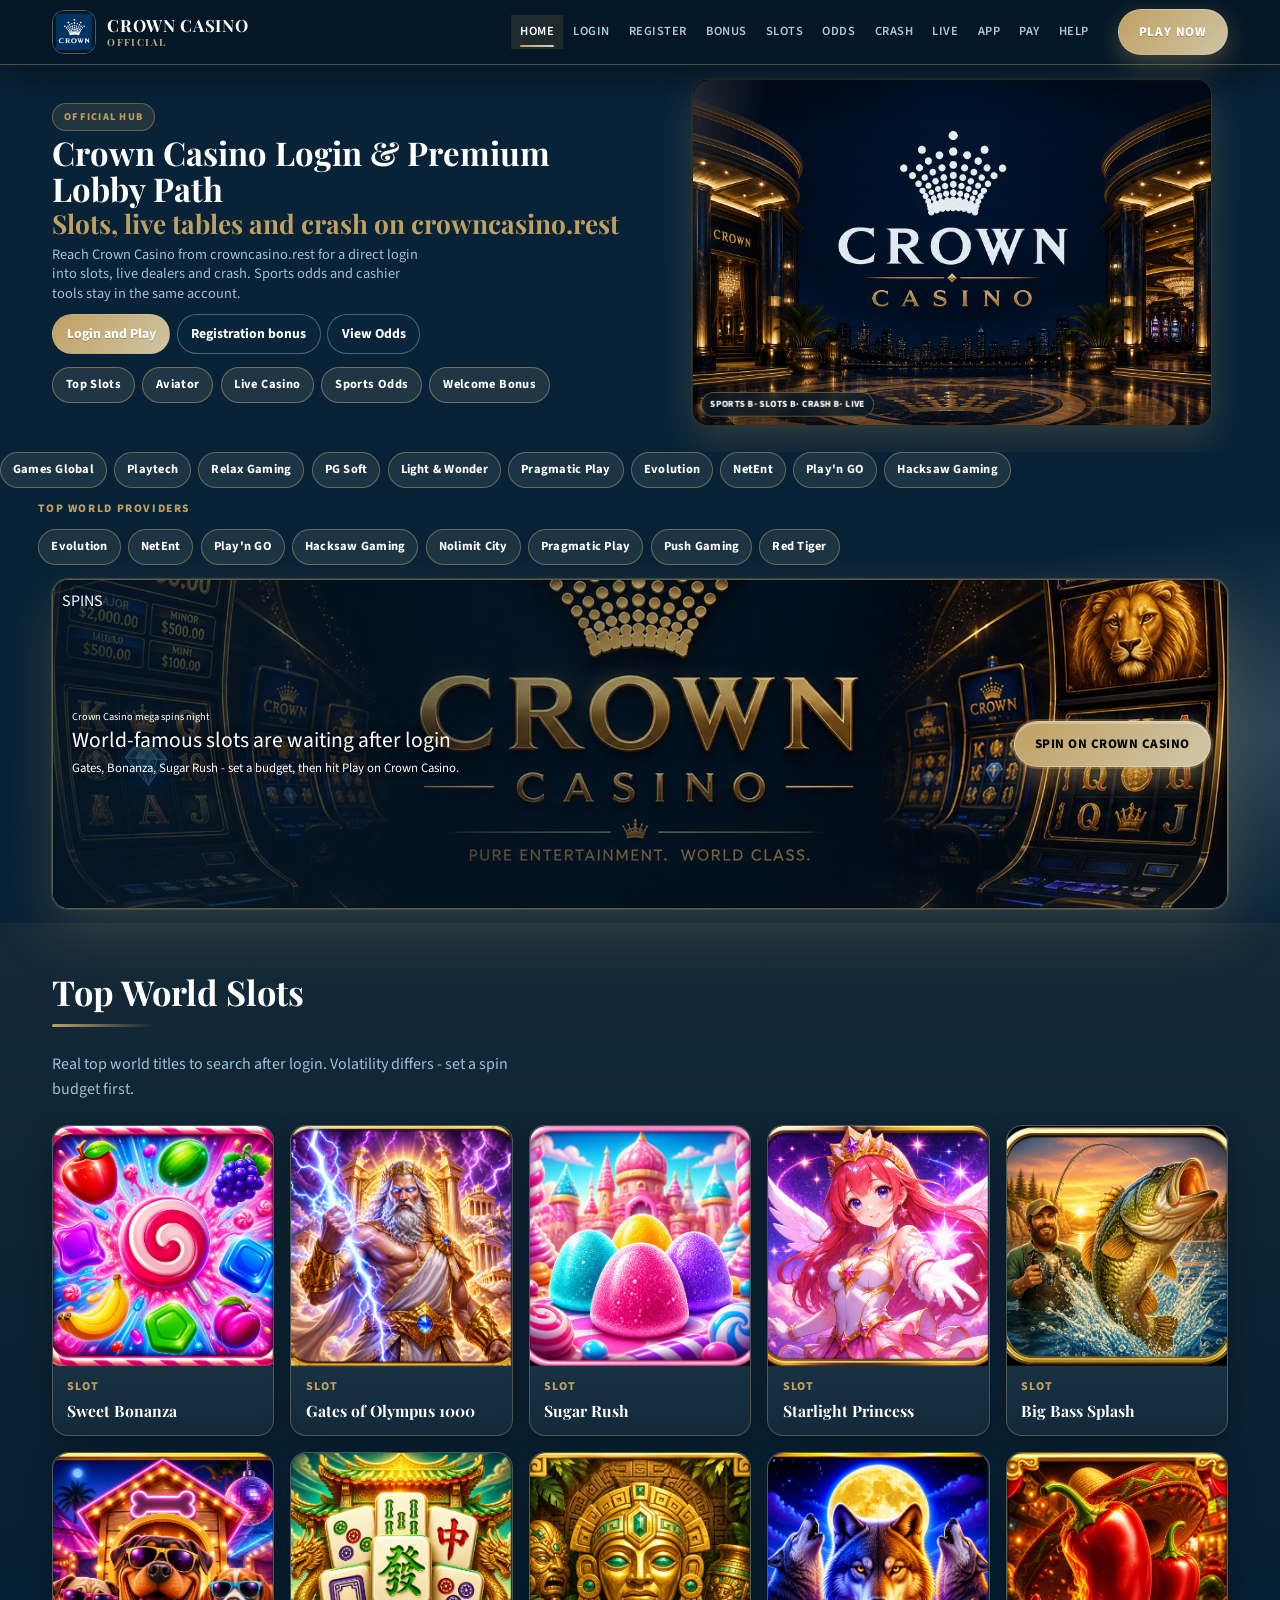
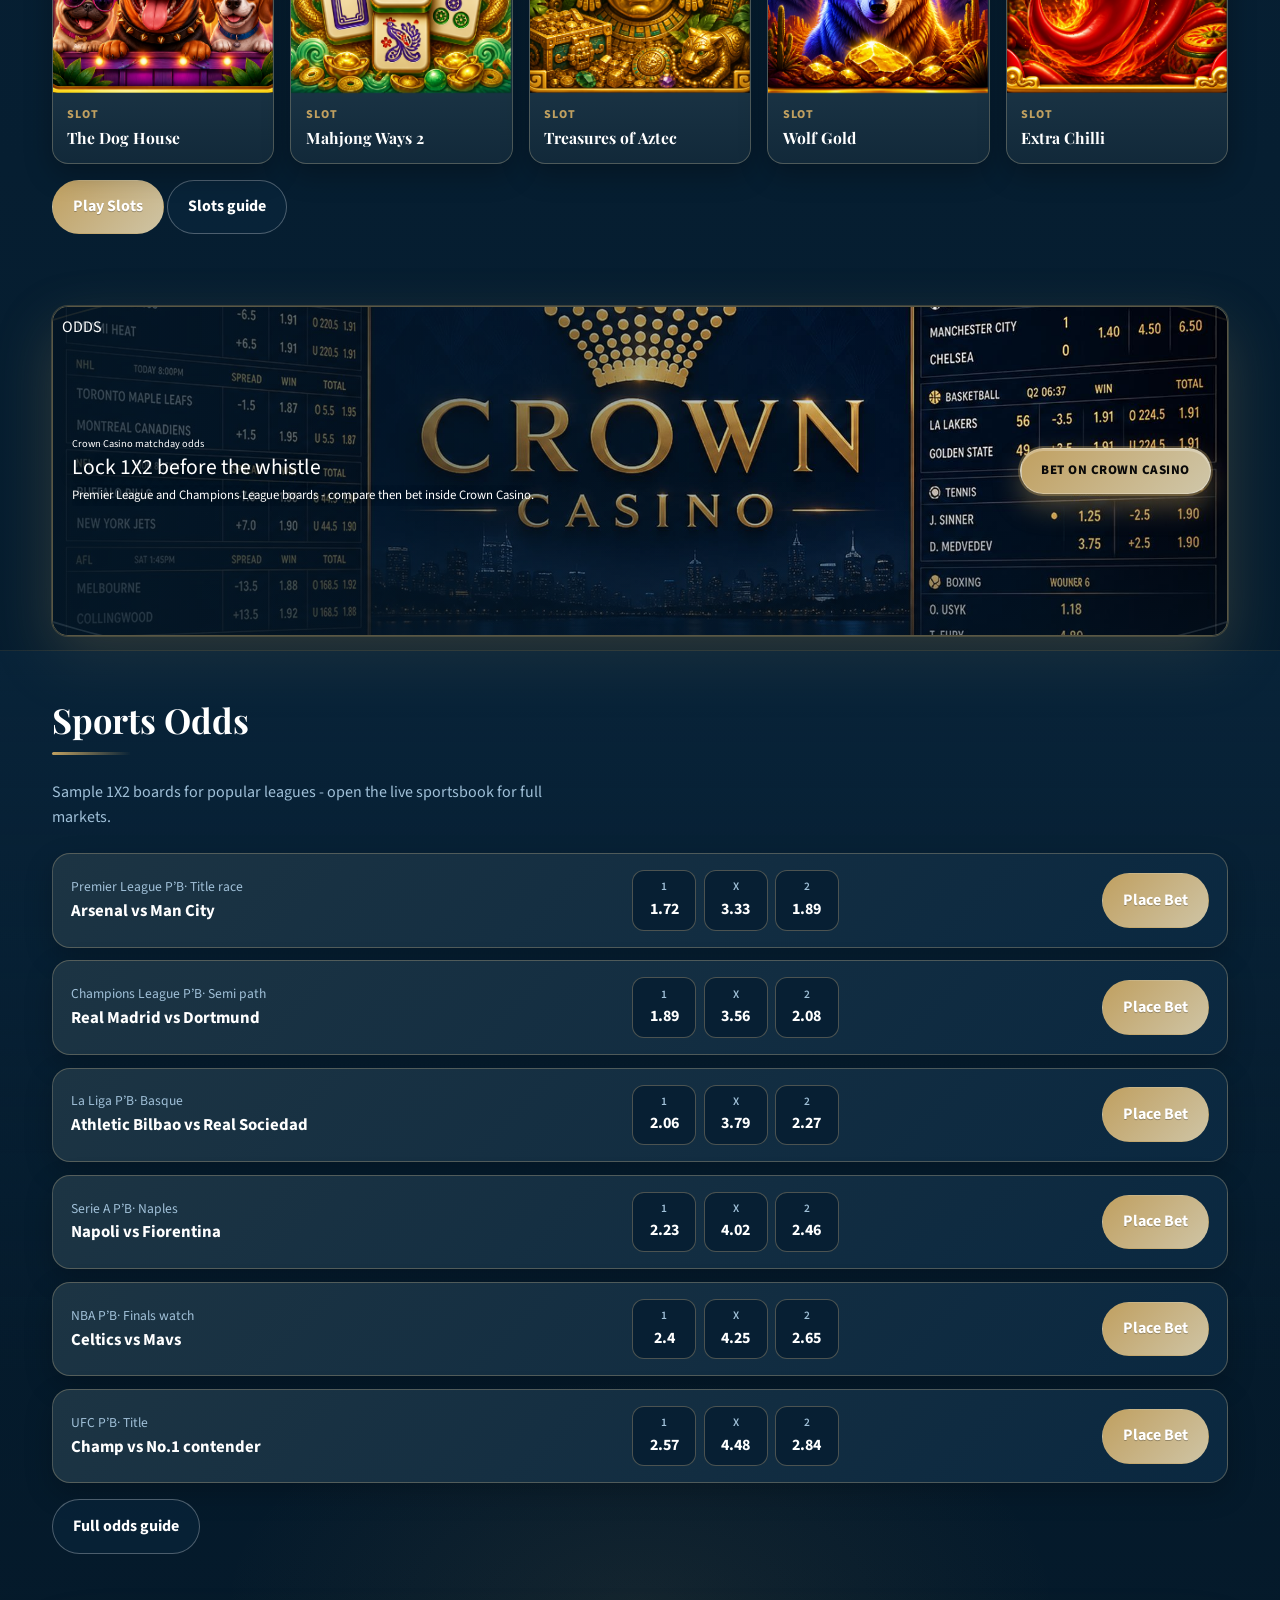
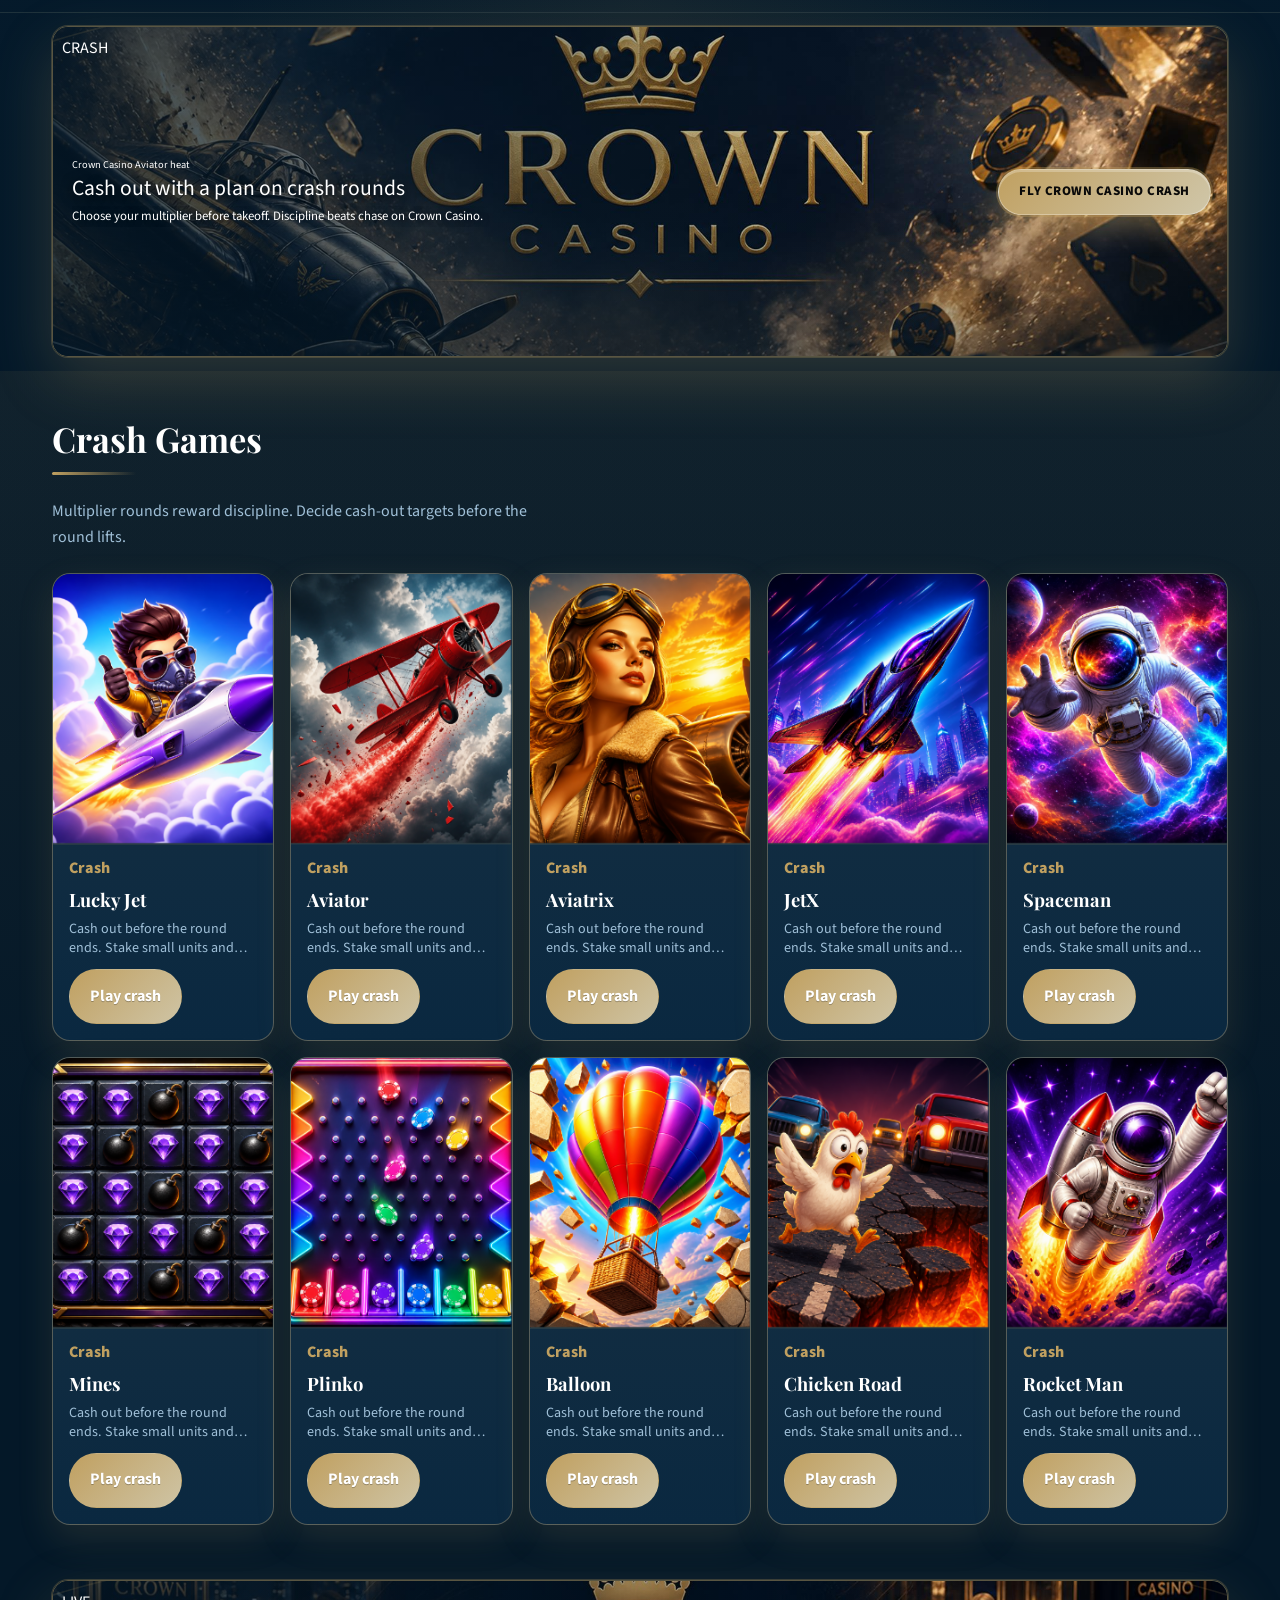
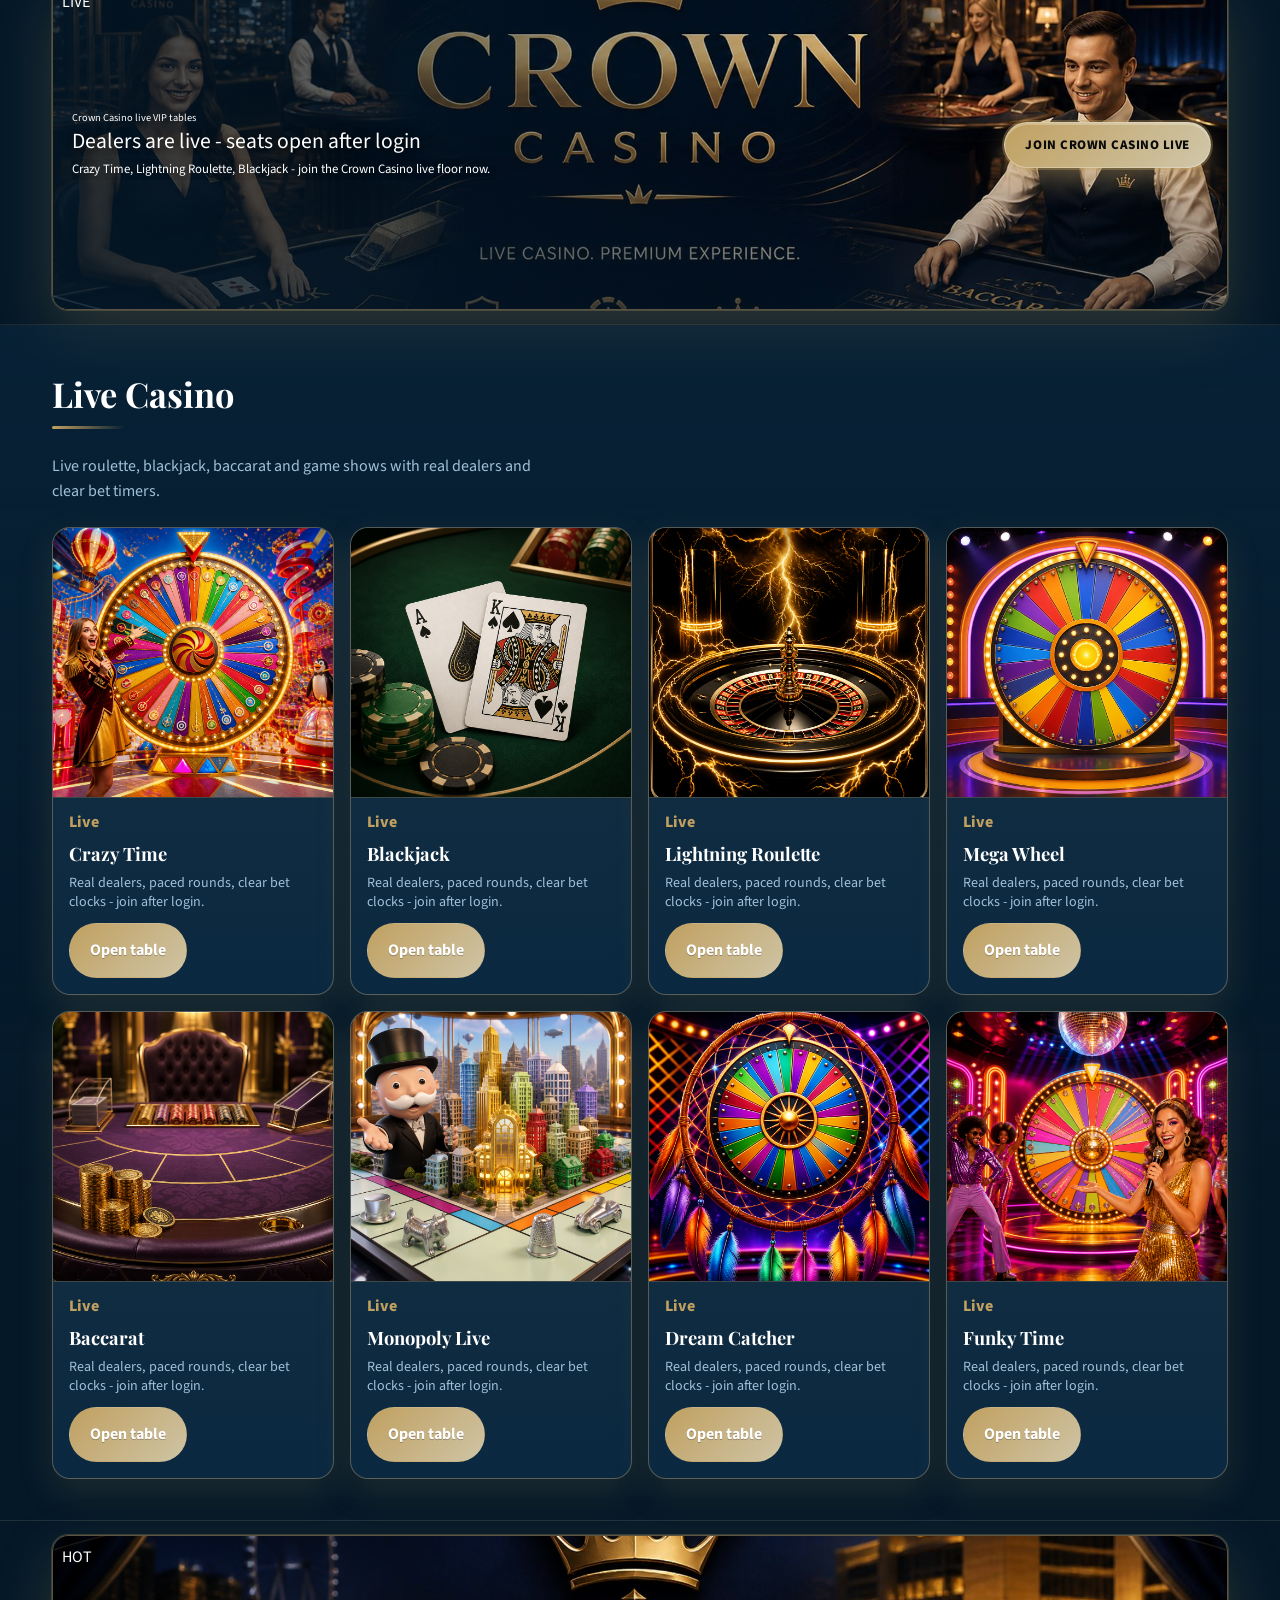
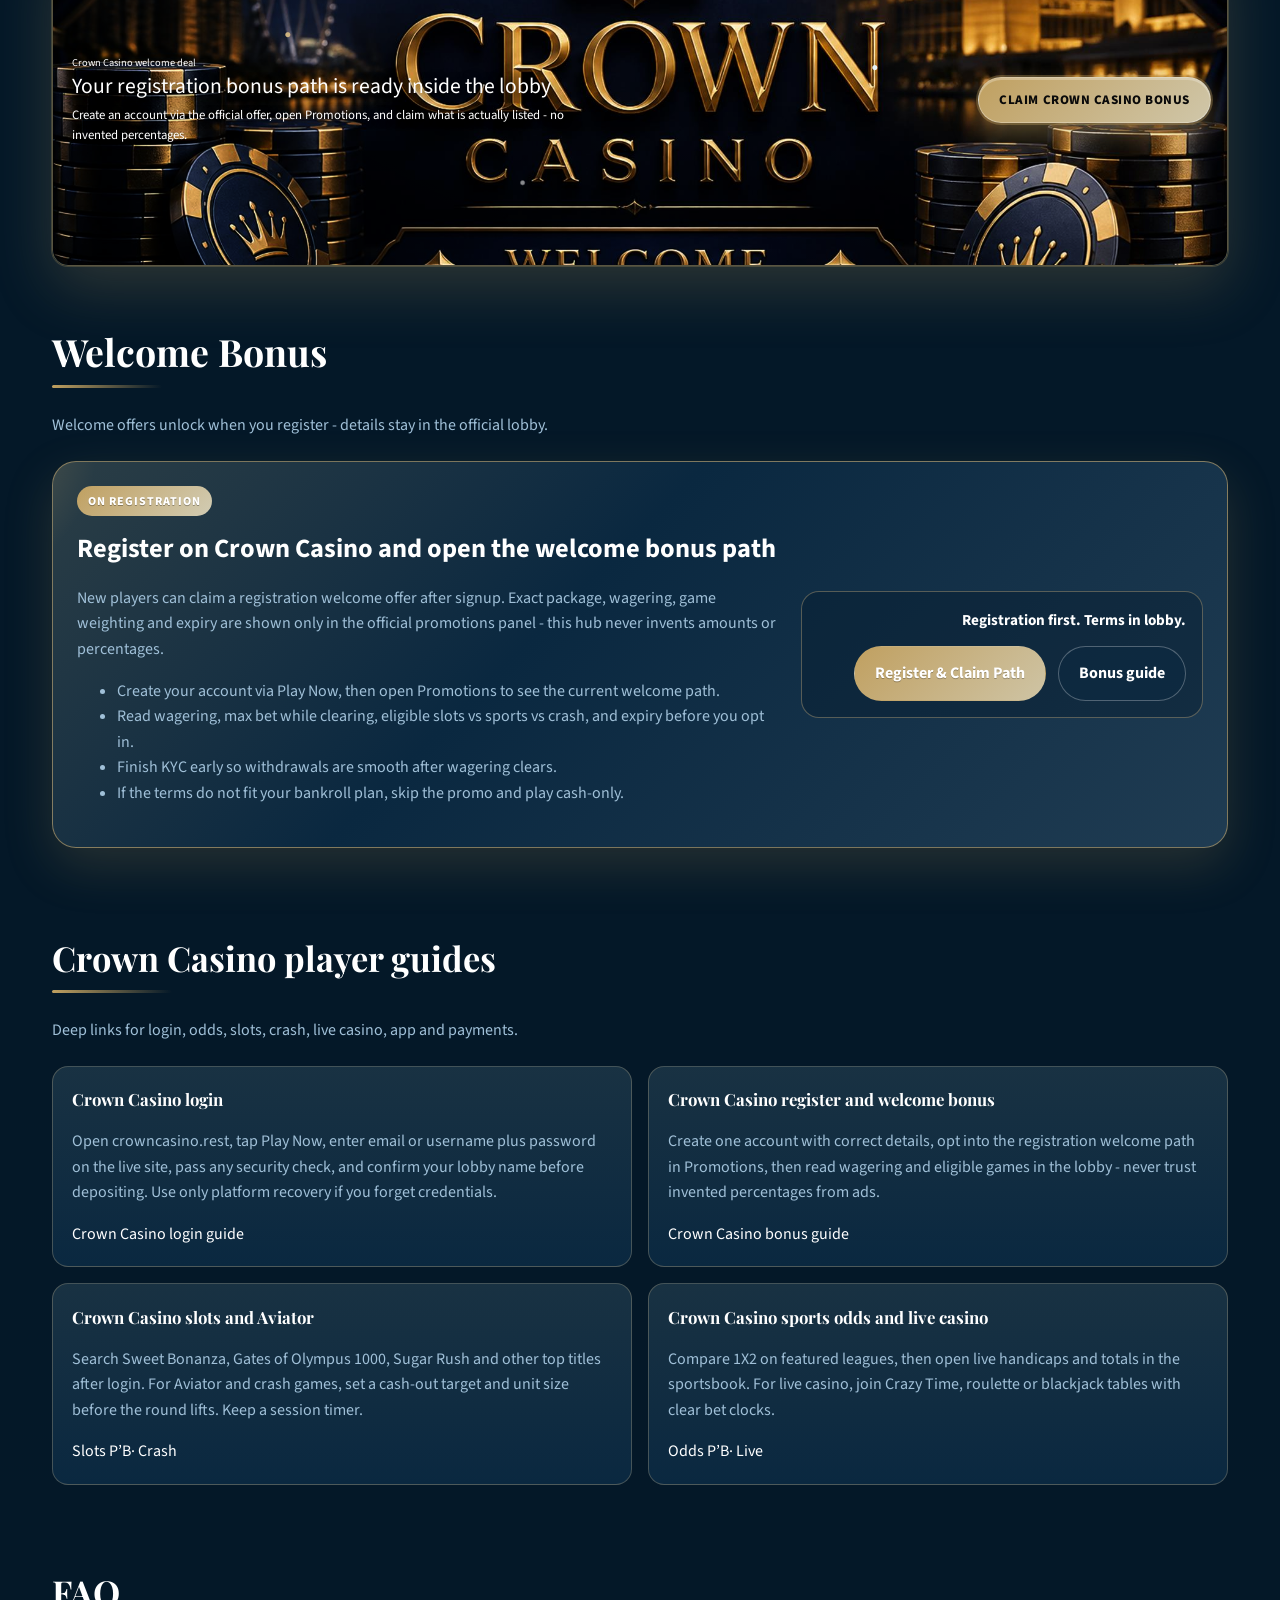
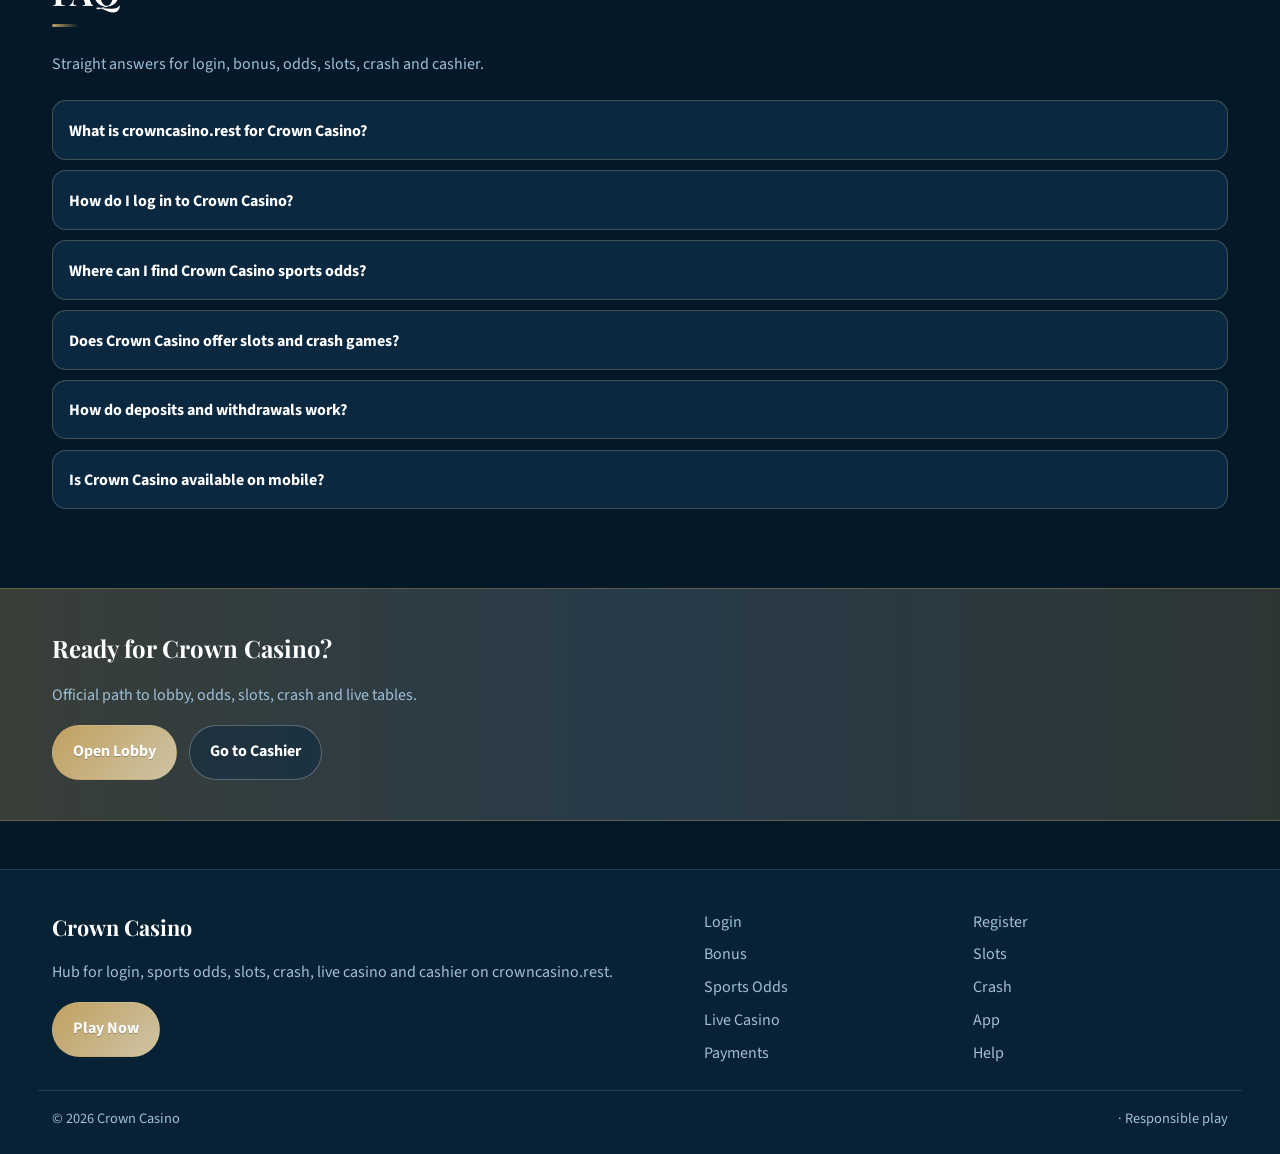
==== commit 57187d86: "Fix logo voids, promo interleave, promo CSS, lang dropdown" ====
--- a/index.html
+++ b/index.html
@@ -68,79 +68,16 @@
 <div class="hero-badge">Sports В· Slots В· Crash В· Live</div>
 </div>
 </div></div></section>
-<div class="wrap"><a class="promo-fx promo-jackpot reveal" href="https://martell890.online/tqm6BBm7?sub_id_1=crowncasino.rest" rel="nofollow sponsored noopener" target="_blank">
-<span class="promo-badge">HOT</span>
-<span class="promo-fx-glow" aria-hidden="true"></span>
-<span class="promo-fx-scan" aria-hidden="true"></span>
-<span class="promo-fx-particles" aria-hidden="true"></span>
-<span class="promo-fx-rays" aria-hidden="true"></span>
-<span class="promo-fx-ring" aria-hidden="true"></span>
-<div class="promo-media"><img src="/assets/promo/promo-bonus.jpg" alt="Crown Casino promo" width="960" height="540" loading="lazy"></div>
-<div class="promo-copy"><span class="promo-kicker">Crown Casino welcome deal</span><div class="promo-title">Your registration bonus path is ready inside the lobby</div><p class="promo-sub">Create an account via the official offer, open Promotions, and claim what is actually listed - no invented percentages.</p></div>
-<span class="promo-cta"><span class="promo-cta-shine" aria-hidden="true"></span><span class="promo-cta-label">Claim Crown Casino bonus</span></span>
-</a></div>
-<div class="wrap"><a class="promo-fx promo-neon reveal" href="https://martell890.online/tqm6BBm7?sub_id_1=crowncasino.rest" rel="nofollow sponsored noopener" target="_blank">
-<span class="promo-badge">SPINS</span>
-<span class="promo-fx-glow" aria-hidden="true"></span>
-<span class="promo-fx-scan" aria-hidden="true"></span>
-<span class="promo-fx-particles" aria-hidden="true"></span>
-<span class="promo-fx-rays" aria-hidden="true"></span>
-<span class="promo-fx-ring" aria-hidden="true"></span>
-<div class="promo-media"><img src="/assets/promo/promo-slots.jpg" alt="Crown Casino promo" width="960" height="540" loading="lazy"></div>
-<div class="promo-copy"><span class="promo-kicker">Crown Casino mega spins night</span><div class="promo-title">World-famous slots are waiting after login</div><p class="promo-sub">Gates, Bonanza, Sugar Rush - set a budget, then hit Play on Crown Casino.</p></div>
-<span class="promo-cta"><span class="promo-cta-shine" aria-hidden="true"></span><span class="promo-cta-label">Spin on Crown Casino</span></span>
-</a></div>
-<div class="providers-block reveal"><div class="providers-label">Top world providers</div><div class="providers-strip"><a class="provider-chip" href="https://martell890.online/tqm6BBm7?sub_id_1=crowncasino.rest" rel="nofollow sponsored noopener" target="_blank">Games Global</a><a class="provider-chip" href="https://martell890.online/tqm6BBm7?sub_id_1=crowncasino.rest" rel="nofollow sponsored noopener" target="_blank">Playtech</a><a class="provider-chip" href="https://martell890.online/tqm6BBm7?sub_id_1=crowncasino.rest" rel="nofollow sponsored noopener" target="_blank">Relax Gaming</a><a class="provider-chip" href="https://martell890.online/tqm6BBm7?sub_id_1=crowncasino.rest" rel="nofollow sponsored noopener" target="_blank">PG Soft</a><a class="provider-chip" href="https://martell890.online/tqm6BBm7?sub_id_1=crowncasino.rest" rel="nofollow sponsored noopener" target="_blank">Light &amp; Wonder</a><a class="provider-chip" href="https://martell890.online/tqm6BBm7?sub_id_1=crowncasino.rest" rel="nofollow sponsored noopener" target="_blank">Pragmatic Play</a><a class="provider-chip" href="https://martell890.online/tqm6BBm7?sub_id_1=crowncasino.rest" rel="nofollow sponsored noopener" target="_blank">Evolution</a><a class="provider-chip" href="https://martell890.online/tqm6BBm7?sub_id_1=crowncasino.rest" rel="nofollow sponsored noopener" target="_blank">NetEnt</a><a class="provider-chip" href="https://martell890.online/tqm6BBm7?sub_id_1=crowncasino.rest" rel="nofollow sponsored noopener" target="_blank">Play&#39;n GO</a><a class="provider-chip" href="https://martell890.online/tqm6BBm7?sub_id_1=crowncasino.rest" rel="nofollow sponsored noopener" target="_blank">Hacksaw Gaming</a></div></div>
-<div class="wrap"><a class="promo-fx promo-flame reveal" href="https://martell890.online/tqm6BBm7?sub_id_1=crowncasino.rest" rel="nofollow sponsored noopener" target="_blank">
-<span class="promo-badge">CRASH</span>
-<span class="promo-fx-glow" aria-hidden="true"></span>
-<span class="promo-fx-scan" aria-hidden="true"></span>
-<span class="promo-fx-particles" aria-hidden="true"></span>
-<span class="promo-fx-rays" aria-hidden="true"></span>
-<span class="promo-fx-ring" aria-hidden="true"></span>
-<div class="promo-media"><img src="/assets/promo/promo-crash.jpg" alt="Crown Casino promo" width="960" height="540" loading="lazy"></div>
-<div class="promo-copy"><span class="promo-kicker">Crown Casino Aviator heat</span><div class="promo-title">Cash out with a plan on crash rounds</div><p class="promo-sub">Choose your multiplier before takeoff. Discipline beats chase on Crown Casino.</p></div>
-<span class="promo-cta"><span class="promo-cta-shine" aria-hidden="true"></span><span class="promo-cta-label">Fly Crown Casino crash</span></span>
-</a></div>
-<div class="wrap"><a class="promo-fx promo-roulette reveal" href="https://martell890.online/tqm6BBm7?sub_id_1=crowncasino.rest" rel="nofollow sponsored noopener" target="_blank">
-<span class="promo-badge">LIVE</span>
-<span class="promo-fx-glow" aria-hidden="true"></span>
-<span class="promo-fx-scan" aria-hidden="true"></span>
-<span class="promo-fx-particles" aria-hidden="true"></span>
-<span class="promo-fx-rays" aria-hidden="true"></span>
-<span class="promo-fx-ring" aria-hidden="true"></span>
-<div class="promo-media"><img src="/assets/promo/promo-live.jpg" alt="Crown Casino promo" width="960" height="540" loading="lazy"></div>
-<div class="promo-copy"><span class="promo-kicker">Crown Casino live VIP tables</span><div class="promo-title">Dealers are live - seats open after login</div><p class="promo-sub">Crazy Time, Lightning Roulette, Blackjack - join the Crown Casino live floor now.</p></div>
-<span class="promo-cta"><span class="promo-cta-shine" aria-hidden="true"></span><span class="promo-cta-label">Join Crown Casino live</span></span>
-</a></div>
-<div class="wrap"><a class="promo-fx promo-blast reveal" href="https://martell890.online/tqm6BBm7?sub_id_1=crowncasino.rest" rel="nofollow sponsored noopener" target="_blank">
-<span class="promo-badge">ODDS</span>
-<span class="promo-fx-glow" aria-hidden="true"></span>
-<span class="promo-fx-scan" aria-hidden="true"></span>
-<span class="promo-fx-particles" aria-hidden="true"></span>
-<span class="promo-fx-rays" aria-hidden="true"></span>
-<span class="promo-fx-ring" aria-hidden="true"></span>
-<div class="promo-media"><img src="/assets/promo/promo-odds.jpg" alt="Crown Casino promo" width="960" height="540" loading="lazy"></div>
-<div class="promo-copy"><span class="promo-kicker">Crown Casino matchday odds</span><div class="promo-title">Lock 1X2 before the whistle</div><p class="promo-sub">Premier League and Champions League boards - compare then bet inside Crown Casino.</p></div>
-<span class="promo-cta"><span class="promo-cta-shine" aria-hidden="true"></span><span class="promo-cta-label">Bet on Crown Casino</span></span>
-</a></div>
-<div class="wrap"><a class="promo-fx promo-vip reveal" href="https://martell890.online/tqm6BBm7?sub_id_1=crowncasino.rest" rel="nofollow sponsored noopener" target="_blank">
-<span class="promo-badge">VIP</span>
-<span class="promo-fx-glow" aria-hidden="true"></span>
-<span class="promo-fx-scan" aria-hidden="true"></span>
-<span class="promo-fx-particles" aria-hidden="true"></span>
-<span class="promo-fx-rays" aria-hidden="true"></span>
-<span class="promo-fx-ring" aria-hidden="true"></span>
-<div class="promo-media"><img src="/assets/promo/promo-cashier.jpg" alt="Crown Casino promo" width="960" height="540" loading="lazy"></div>
-<div class="promo-copy"><span class="promo-kicker">Crown Casino cashier express</span><div class="promo-title">Deposit, play, withdraw on one account</div><p class="promo-sub">Finish KYC early and use payout methods you control on Crown Casino.</p></div>
-<span class="promo-cta"><span class="promo-cta-shine" aria-hidden="true"></span><span class="promo-cta-label">Open Crown Casino cashier</span></span>
-</a></div>
+<div class="providers-strip"><a class="provider-chip" href="https://martell890.online/tqm6BBm7?sub_id_1=crowncasino.rest" rel="nofollow sponsored noopener" target="_blank">Games Global</a><a class="provider-chip" href="https://martell890.online/tqm6BBm7?sub_id_1=crowncasino.rest" rel="nofollow sponsored noopener" target="_blank">Playtech</a><a class="provider-chip" href="https://martell890.online/tqm6BBm7?sub_id_1=crowncasino.rest" rel="nofollow sponsored noopener" target="_blank">Relax Gaming</a><a class="provider-chip" href="https://martell890.online/tqm6BBm7?sub_id_1=crowncasino.rest" rel="nofollow sponsored noopener" target="_blank">PG Soft</a><a class="provider-chip" href="https://martell890.online/tqm6BBm7?sub_id_1=crowncasino.rest" rel="nofollow sponsored noopener" target="_blank">Light &amp; Wonder</a><a class="provider-chip" href="https://martell890.online/tqm6BBm7?sub_id_1=crowncasino.rest" rel="nofollow sponsored noopener" target="_blank">Pragmatic Play</a><a class="provider-chip" href="https://martell890.online/tqm6BBm7?sub_id_1=crowncasino.rest" rel="nofollow sponsored noopener" target="_blank">Evolution</a><a class="provider-chip" href="https://martell890.online/tqm6BBm7?sub_id_1=crowncasino.rest" rel="nofollow sponsored noopener" target="_blank">NetEnt</a><a class="provider-chip" href="https://martell890.online/tqm6BBm7?sub_id_1=crowncasino.rest" rel="nofollow sponsored noopener" target="_blank">Play&#39;n GO</a><a class="provider-chip" href="https://martell890.online/tqm6BBm7?sub_id_1=crowncasino.rest" rel="nofollow sponsored noopener" target="_blank">Hacksaw Gaming</a></div></div>
+<div class="providers-block reveal"><div class="providers-label">Top world providers</div><div class="providers-strip"><a class="provider-chip" href="https://martell890.online/tqm6BBm7?sub_id_1=crowncasino.rest" rel="nofollow sponsored noopener" target="_blank">Evolution</a><a class="provider-chip" href="https://martell890.online/tqm6BBm7?sub_id_1=crowncasino.rest" rel="nofollow sponsored noopener" target="_blank">NetEnt</a><a class="provider-chip" href="https://martell890.online/tqm6BBm7?sub_id_1=crowncasino.rest" rel="nofollow sponsored noopener" target="_blank">Play'n GO</a><a class="provider-chip" href="https://martell890.online/tqm6BBm7?sub_id_1=crowncasino.rest" rel="nofollow sponsored noopener" target="_blank">Hacksaw Gaming</a><a class="provider-chip" href="https://martell890.online/tqm6BBm7?sub_id_1=crowncasino.rest" rel="nofollow sponsored noopener" target="_blank">Nolimit City</a><a class="provider-chip" href="https://martell890.online/tqm6BBm7?sub_id_1=crowncasino.rest" rel="nofollow sponsored noopener" target="_blank">Pragmatic Play</a><a class="provider-chip" href="https://martell890.online/tqm6BBm7?sub_id_1=crowncasino.rest" rel="nofollow sponsored noopener" target="_blank">Push Gaming</a><a class="provider-chip" href="https://martell890.online/tqm6BBm7?sub_id_1=crowncasino.rest" rel="nofollow sponsored noopener" target="_blank">Red Tiger</a></div></div>
+<div class="wrap"><a class="promo-fx promo-neon reveal" href="https://martell890.online/tqm6BBm7?sub_id_1=crowncasino.rest" rel="nofollow sponsored noopener" target="_blank"><span class="promo-badge">SPINS</span><span class="promo-fx-glow" aria-hidden="true"></span><span class="promo-fx-scan" aria-hidden="true"></span><span class="promo-fx-particles" aria-hidden="true"></span><span class="promo-fx-rays" aria-hidden="true"></span><span class="promo-fx-ring" aria-hidden="true"></span><div class="promo-media"><img src="/assets/promo/promo-slots.jpg" alt="Crown Casino promo" width="1920" height="540" loading="lazy"></div><div class="promo-copy"><span class="promo-kicker">Crown Casino mega spins night</span><div class="promo-title">World-famous slots are waiting after login</div><p class="promo-sub">Gates, Bonanza, Sugar Rush - set a budget, then hit Play on Crown Casino.</p></div><span class="promo-cta"><span class="promo-cta-shine" aria-hidden="true"></span><span class="promo-cta-label">Spin on Crown Casino</span></span></a></div>
 <section class="section section-hot" id="slots"><div class="wrap">
 <div class="section-head"><h2>Top World Slots</h2><p class="mute">Real top world titles to search after login. Volatility differs - set a spin budget first.</p></div>
 <div class="card-grid"><article class="game-card"><a class="js-offer-card" href="https://martell890.online/tqm6BBm7?sub_id_1=crowncasino.rest" rel="nofollow sponsored noopener" target="_blank"><img src="/assets/slots/slot-01.jpg" alt="Sweet Bonanza" width="320" height="240" loading="lazy"><div class="card-meta"><div class="tag">Slot</div><h3>Sweet Bonanza</h3></div></a></article><article class="game-card"><a class="js-offer-card" href="https://martell890.online/tqm6BBm7?sub_id_1=crowncasino.rest" rel="nofollow sponsored noopener" target="_blank"><img src="/assets/slots/slot-02.jpg" alt="Gates of Olympus 1000" width="320" height="240" loading="lazy"><div class="card-meta"><div class="tag">Slot</div><h3>Gates of Olympus 1000</h3></div></a></article><article class="game-card"><a class="js-offer-card" href="https://martell890.online/tqm6BBm7?sub_id_1=crowncasino.rest" rel="nofollow sponsored noopener" target="_blank"><img src="/assets/slots/slot-03.jpg" alt="Sugar Rush" width="320" height="240" loading="lazy"><div class="card-meta"><div class="tag">Slot</div><h3>Sugar Rush</h3></div></a></article><article class="game-card"><a class="js-offer-card" href="https://martell890.online/tqm6BBm7?sub_id_1=crowncasino.rest" rel="nofollow sponsored noopener" target="_blank"><img src="/assets/slots/slot-04.jpg" alt="Starlight Princess" width="320" height="240" loading="lazy"><div class="card-meta"><div class="tag">Slot</div><h3>Starlight Princess</h3></div></a></article><article class="game-card"><a class="js-offer-card" href="https://martell890.online/tqm6BBm7?sub_id_1=crowncasino.rest" rel="nofollow sponsored noopener" target="_blank"><img src="/assets/slots/slot-05.jpg" alt="Big Bass Splash" width="320" height="240" loading="lazy"><div class="card-meta"><div class="tag">Slot</div><h3>Big Bass Splash</h3></div></a></article><article class="game-card"><a class="js-offer-card" href="https://martell890.online/tqm6BBm7?sub_id_1=crowncasino.rest" rel="nofollow sponsored noopener" target="_blank"><img src="/assets/slots/slot-06.jpg" alt="The Dog House" width="320" height="240" loading="lazy"><div class="card-meta"><div class="tag">Slot</div><h3>The Dog House</h3></div></a></article><article class="game-card"><a class="js-offer-card" href="https://martell890.online/tqm6BBm7?sub_id_1=crowncasino.rest" rel="nofollow sponsored noopener" target="_blank"><img src="/assets/slots/slot-07.jpg" alt="Mahjong Ways 2" width="320" height="240" loading="lazy"><div class="card-meta"><div class="tag">Slot</div><h3>Mahjong Ways 2</h3></div></a></article><article class="game-card"><a class="js-offer-card" href="https://martell890.online/tqm6BBm7?sub_id_1=crowncasino.rest" rel="nofollow sponsored noopener" target="_blank"><img src="/assets/slots/slot-08.jpg" alt="Treasures of Aztec" width="320" height="240" loading="lazy"><div class="card-meta"><div class="tag">Slot</div><h3>Treasures of Aztec</h3></div></a></article><article class="game-card"><a class="js-offer-card" href="https://martell890.online/tqm6BBm7?sub_id_1=crowncasino.rest" rel="nofollow sponsored noopener" target="_blank"><img src="/assets/slots/slot-09.jpg" alt="Wolf Gold" width="320" height="240" loading="lazy"><div class="card-meta"><div class="tag">Slot</div><h3>Wolf Gold</h3></div></a></article><article class="game-card"><a class="js-offer-card" href="https://martell890.online/tqm6BBm7?sub_id_1=crowncasino.rest" rel="nofollow sponsored noopener" target="_blank"><img src="/assets/slots/slot-10.jpg" alt="Extra Chilli" width="320" height="240" loading="lazy"><div class="card-meta"><div class="tag">Slot</div><h3>Extra Chilli</h3></div></a></article></div>
 <p style="margin-top:1rem"><a class="btn btn-accent" href="https://martell890.online/tqm6BBm7?sub_id_1=crowncasino.rest" rel="nofollow sponsored noopener" target="_blank">Play Slots</a>
 <a class="btn btn-ghost" href="/crown-slots.html">Slots guide</a></p>
 </div></section>
+<div class="wrap"><a class="promo-fx promo-blast reveal" href="https://martell890.online/tqm6BBm7?sub_id_1=crowncasino.rest" rel="nofollow sponsored noopener" target="_blank"><span class="promo-badge">ODDS</span><span class="promo-fx-glow" aria-hidden="true"></span><span class="promo-fx-scan" aria-hidden="true"></span><span class="promo-fx-particles" aria-hidden="true"></span><span class="promo-fx-rays" aria-hidden="true"></span><span class="promo-fx-ring" aria-hidden="true"></span><div class="promo-media"><img src="/assets/promo/promo-odds.jpg" alt="Crown Casino promo" width="1920" height="540" loading="lazy"></div><div class="promo-copy"><span class="promo-kicker">Crown Casino matchday odds</span><div class="promo-title">Lock 1X2 before the whistle</div><p class="promo-sub">Premier League and Champions League boards - compare then bet inside Crown Casino.</p></div><span class="promo-cta"><span class="promo-cta-shine" aria-hidden="true"></span><span class="promo-cta-label">Bet on Crown Casino</span></span></a></div>
 <section class="section section-alt" id="odds"><div class="wrap">
 <div class="section-head"><h2>Sports Odds</h2><p class="mute">Sample 1X2 boards for popular leagues - open the live sportsbook for full markets.</p></div>
 <div class="odds-board"><article class="odds-row">
@@ -181,14 +118,17 @@
 </article></div>
 <p style="margin-top:1rem"><a class="btn btn-ghost" href="/crown-odds.html">Full odds guide</a></p>
 </div></section>
+<div class="wrap"><a class="promo-fx promo-flame reveal" href="https://martell890.online/tqm6BBm7?sub_id_1=crowncasino.rest" rel="nofollow sponsored noopener" target="_blank"><span class="promo-badge">CRASH</span><span class="promo-fx-glow" aria-hidden="true"></span><span class="promo-fx-scan" aria-hidden="true"></span><span class="promo-fx-particles" aria-hidden="true"></span><span class="promo-fx-rays" aria-hidden="true"></span><span class="promo-fx-ring" aria-hidden="true"></span><div class="promo-media"><img src="/assets/promo/promo-crash.jpg" alt="Crown Casino promo" width="1920" height="540" loading="lazy"></div><div class="promo-copy"><span class="promo-kicker">Crown Casino Aviator heat</span><div class="promo-title">Cash out with a plan on crash rounds</div><p class="promo-sub">Choose your multiplier before takeoff. Discipline beats chase on Crown Casino.</p></div><span class="promo-cta"><span class="promo-cta-shine" aria-hidden="true"></span><span class="promo-cta-label">Fly Crown Casino crash</span></span></a></div>
 <section class="section section-hot" id="crash"><div class="wrap">
 <div class="section-head"><h2>Crash Games</h2><p class="mute">Multiplier rounds reward discipline. Decide cash-out targets before the round lifts.</p></div>
 <div class="crash-grid"><article class="panel media-panel"><img src="/assets/crash/crash-01.jpg" alt="Lucky Jet" width="480" height="270" loading="lazy"><div class="tag">Crash</div><h3>Lucky Jet</h3><p class="mute">Cash out before the round ends. Stake small units and define an exit multiplier first.</p><a class="btn btn-accent" href="https://martell890.online/tqm6BBm7?sub_id_1=crowncasino.rest" rel="nofollow sponsored noopener" target="_blank">Play crash</a></article><article class="panel media-panel"><img src="/assets/crash/crash-02.jpg" alt="Aviator" width="480" height="270" loading="lazy"><div class="tag">Crash</div><h3>Aviator</h3><p class="mute">Cash out before the round ends. Stake small units and define an exit multiplier first.</p><a class="btn btn-accent" href="https://martell890.online/tqm6BBm7?sub_id_1=crowncasino.rest" rel="nofollow sponsored noopener" target="_blank">Play crash</a></article><article class="panel media-panel"><img src="/assets/crash/crash-03.jpg" alt="Aviatrix" width="480" height="270" loading="lazy"><div class="tag">Crash</div><h3>Aviatrix</h3><p class="mute">Cash out before the round ends. Stake small units and define an exit multiplier first.</p><a class="btn btn-accent" href="https://martell890.online/tqm6BBm7?sub_id_1=crowncasino.rest" rel="nofollow sponsored noopener" target="_blank">Play crash</a></article><article class="panel media-panel"><img src="/assets/crash/crash-04.jpg" alt="JetX" width="480" height="270" loading="lazy"><div class="tag">Crash</div><h3>JetX</h3><p class="mute">Cash out before the round ends. Stake small units and define an exit multiplier first.</p><a class="btn btn-accent" href="https://martell890.online/tqm6BBm7?sub_id_1=crowncasino.rest" rel="nofollow sponsored noopener" target="_blank">Play crash</a></article><article class="panel media-panel"><img src="/assets/crash/crash-05.jpg" alt="Spaceman" width="480" height="270" loading="lazy"><div class="tag">Crash</div><h3>Spaceman</h3><p class="mute">Cash out before the round ends. Stake small units and define an exit multiplier first.</p><a class="btn btn-accent" href="https://martell890.online/tqm6BBm7?sub_id_1=crowncasino.rest" rel="nofollow sponsored noopener" target="_blank">Play crash</a></article><article class="panel media-panel"><img src="/assets/crash/crash-06.jpg" alt="Mines" width="480" height="270" loading="lazy"><div class="tag">Crash</div><h3>Mines</h3><p class="mute">Cash out before the round ends. Stake small units and define an exit multiplier first.</p><a class="btn btn-accent" href="https://martell890.online/tqm6BBm7?sub_id_1=crowncasino.rest" rel="nofollow sponsored noopener" target="_blank">Play crash</a></article><article class="panel media-panel"><img src="/assets/crash/crash-07.jpg" alt="Plinko" width="480" height="270" loading="lazy"><div class="tag">Crash</div><h3>Plinko</h3><p class="mute">Cash out before the round ends. Stake small units and define an exit multiplier first.</p><a class="btn btn-accent" href="https://martell890.online/tqm6BBm7?sub_id_1=crowncasino.rest" rel="nofollow sponsored noopener" target="_blank">Play crash</a></article><article class="panel media-panel"><img src="/assets/crash/crash-08.jpg" alt="Balloon" width="480" height="270" loading="lazy"><div class="tag">Crash</div><h3>Balloon</h3><p class="mute">Cash out before the round ends. Stake small units and define an exit multiplier first.</p><a class="btn btn-accent" href="https://martell890.online/tqm6BBm7?sub_id_1=crowncasino.rest" rel="nofollow sponsored noopener" target="_blank">Play crash</a></article><article class="panel media-panel"><img src="/assets/crash/crash-09.jpg" alt="Chicken Road" width="480" height="270" loading="lazy"><div class="tag">Crash</div><h3>Chicken Road</h3><p class="mute">Cash out before the round ends. Stake small units and define an exit multiplier first.</p><a class="btn btn-accent" href="https://martell890.online/tqm6BBm7?sub_id_1=crowncasino.rest" rel="nofollow sponsored noopener" target="_blank">Play crash</a></article><article class="panel media-panel"><img src="/assets/crash/crash-10.jpg" alt="Rocket Man" width="480" height="270" loading="lazy"><div class="tag">Crash</div><h3>Rocket Man</h3><p class="mute">Cash out before the round ends. Stake small units and define an exit multiplier first.</p><a class="btn btn-accent" href="https://martell890.online/tqm6BBm7?sub_id_1=crowncasino.rest" rel="nofollow sponsored noopener" target="_blank">Play crash</a></article></div>
 </div></section>
+<div class="wrap"><a class="promo-fx promo-roulette reveal" href="https://martell890.online/tqm6BBm7?sub_id_1=crowncasino.rest" rel="nofollow sponsored noopener" target="_blank"><span class="promo-badge">LIVE</span><span class="promo-fx-glow" aria-hidden="true"></span><span class="promo-fx-scan" aria-hidden="true"></span><span class="promo-fx-particles" aria-hidden="true"></span><span class="promo-fx-rays" aria-hidden="true"></span><span class="promo-fx-ring" aria-hidden="true"></span><div class="promo-media"><img src="/assets/promo/promo-live.jpg" alt="Crown Casino promo" width="1920" height="540" loading="lazy"></div><div class="promo-copy"><span class="promo-kicker">Crown Casino live VIP tables</span><div class="promo-title">Dealers are live - seats open after login</div><p class="promo-sub">Crazy Time, Lightning Roulette, Blackjack - join the Crown Casino live floor now.</p></div><span class="promo-cta"><span class="promo-cta-shine" aria-hidden="true"></span><span class="promo-cta-label">Join Crown Casino live</span></span></a></div>
 <section class="section section-alt" id="live"><div class="wrap">
 <div class="section-head"><h2>Live Casino</h2><p class="mute">Live roulette, blackjack, baccarat and game shows with real dealers and clear bet timers.</p></div>
 <div class="live-grid"><article class="panel media-panel"><img src="/assets/live/live-01.jpg" alt="Crazy Time" width="480" height="270" loading="lazy"><div class="tag">Live</div><h3>Crazy Time</h3><p class="mute">Real dealers, paced rounds, clear bet clocks - join after login.</p><a class="btn btn-accent" href="https://martell890.online/tqm6BBm7?sub_id_1=crowncasino.rest" rel="nofollow sponsored noopener" target="_blank">Open table</a></article><article class="panel media-panel"><img src="/assets/live/live-02.jpg" alt="Blackjack" width="480" height="270" loading="lazy"><div class="tag">Live</div><h3>Blackjack</h3><p class="mute">Real dealers, paced rounds, clear bet clocks - join after login.</p><a class="btn btn-accent" href="https://martell890.online/tqm6BBm7?sub_id_1=crowncasino.rest" rel="nofollow sponsored noopener" target="_blank">Open table</a></article><article class="panel media-panel"><img src="/assets/live/live-03.jpg" alt="Lightning Roulette" width="480" height="270" loading="lazy"><div class="tag">Live</div><h3>Lightning Roulette</h3><p class="mute">Real dealers, paced rounds, clear bet clocks - join after login.</p><a class="btn btn-accent" href="https://martell890.online/tqm6BBm7?sub_id_1=crowncasino.rest" rel="nofollow sponsored noopener" target="_blank">Open table</a></article><article class="panel media-panel"><img src="/assets/live/live-04.jpg" alt="Mega Wheel" width="480" height="270" loading="lazy"><div class="tag">Live</div><h3>Mega Wheel</h3><p class="mute">Real dealers, paced rounds, clear bet clocks - join after login.</p><a class="btn btn-accent" href="https://martell890.online/tqm6BBm7?sub_id_1=crowncasino.rest" rel="nofollow sponsored noopener" target="_blank">Open table</a></article><article class="panel media-panel"><img src="/assets/live/live-05.jpg" alt="Baccarat" width="480" height="270" loading="lazy"><div class="tag">Live</div><h3>Baccarat</h3><p class="mute">Real dealers, paced rounds, clear bet clocks - join after login.</p><a class="btn btn-accent" href="https://martell890.online/tqm6BBm7?sub_id_1=crowncasino.rest" rel="nofollow sponsored noopener" target="_blank">Open table</a></article><article class="panel media-panel"><img src="/assets/live/live-06.jpg" alt="Monopoly Live" width="480" height="270" loading="lazy"><div class="tag">Live</div><h3>Monopoly Live</h3><p class="mute">Real dealers, paced rounds, clear bet clocks - join after login.</p><a class="btn btn-accent" href="https://martell890.online/tqm6BBm7?sub_id_1=crowncasino.rest" rel="nofollow sponsored noopener" target="_blank">Open table</a></article><article class="panel media-panel"><img src="/assets/live/live-07.jpg" alt="Dream Catcher" width="480" height="270" loading="lazy"><div class="tag">Live</div><h3>Dream Catcher</h3><p class="mute">Real dealers, paced rounds, clear bet clocks - join after login.</p><a class="btn btn-accent" href="https://martell890.online/tqm6BBm7?sub_id_1=crowncasino.rest" rel="nofollow sponsored noopener" target="_blank">Open table</a></article><article class="panel media-panel"><img src="/assets/live/live-08.jpg" alt="Funky Time" width="480" height="270" loading="lazy"><div class="tag">Live</div><h3>Funky Time</h3><p class="mute">Real dealers, paced rounds, clear bet clocks - join after login.</p><a class="btn btn-accent" href="https://martell890.online/tqm6BBm7?sub_id_1=crowncasino.rest" rel="nofollow sponsored noopener" target="_blank">Open table</a></article></div>
 </div></section>
+<div class="wrap"><a class="promo-fx promo-jackpot reveal" href="https://martell890.online/tqm6BBm7?sub_id_1=crowncasino.rest" rel="nofollow sponsored noopener" target="_blank"><span class="promo-badge">HOT</span><span class="promo-fx-glow" aria-hidden="true"></span><span class="promo-fx-scan" aria-hidden="true"></span><span class="promo-fx-particles" aria-hidden="true"></span><span class="promo-fx-rays" aria-hidden="true"></span><span class="promo-fx-ring" aria-hidden="true"></span><div class="promo-media"><img src="/assets/promo/promo-bonus.jpg" alt="Crown Casino promo" width="1920" height="540" loading="lazy"></div><div class="promo-copy"><span class="promo-kicker">Crown Casino welcome deal</span><div class="promo-title">Your registration bonus path is ready inside the lobby</div><p class="promo-sub">Create an account via the official offer, open Promotions, and claim what is actually listed - no invented percentages.</p></div><span class="promo-cta"><span class="promo-cta-shine" aria-hidden="true"></span><span class="promo-cta-label">Claim Crown Casino bonus</span></span></a></div>
 <section class="section bonus-spotlight" id="bonus"><div class="wrap">
 <div class="section-head"><h2>Welcome Bonus</h2><p class="mute">Welcome offers unlock when you register - details stay in the official lobby.</p></div>
 <div class="bonus-box bonus-box-accent"><div>
--- a/css/styles.css
+++ b/css/styles.css
@@ -343,11 +343,11 @@
   .header-inner{
     grid-template-columns:minmax(0,1fr) auto auto !important;
   }
-  .lang-switch{grid-column:2 !important}
+  /* killed mid lang */
   .nav-toggle{grid-column:3 !important}
   .lang-switch-btn .lang-code{display:none !important}
   .brand-name{font-size:.74rem !important}
-  .promo-media{aspect-ratio:4 / 3 !important}
+  /* killed 4/3 */
   .hero-chips .chip{font-size:.68rem !important;padding:.28rem .5rem !important}
 }
 
@@ -781,3 +781,18 @@
 /* unique hero flight crowncasino */
 @keyframes heroFloatCr{0%,100%{transform:translate3d(0,0,0)}50%{transform:translate3d(0,-8px,0)}} .hero-stage .hero-img{animation:heroFloatCr 4.55s ease-in-out infinite}
 @media (prefers-reduced-motion:reduce){.hero-stage .hero-img{animation:none!important}}
+/* ===== BATCH13 UI FIX 2026-08-18 ===== */
+.brand-mark{overflow:hidden!important;border-radius:12px!important;width:44px!important;height:44px!important}
+.brand-mark img,.brand img{width:44px!important;height:44px!important;object-fit:cover!important;object-position:center!important;background:var(--bg)!important;border-radius:12px!important}
+.brand-mark::after{inset:-2px!important;border-radius:14px!important}
+.wrap > a.promo-fx, a.promo-fx{display:block!important;position:relative!important;overflow:hidden!important;width:100%!important;margin:.85rem auto!important;padding:0!important;aspect-ratio:32/9!important;border-radius:16px!important;grid-template-columns:none!important}
+.promo-fx .promo-media{position:absolute!important;inset:0!important;width:100%!important;height:100%!important;aspect-ratio:auto!important;margin:0!important;overflow:hidden!important;z-index:0!important}
+.promo-fx .promo-media img{width:100%!important;height:100%!important;object-fit:cover!important;object-position:center center!important;transform:none!important;animation:none!important}
+.promo-fx-rays,.promo-fx-ring{opacity:.12!important}
+@media (max-width:720px){.wrap > a.promo-fx, a.promo-fx{aspect-ratio:16/9!important}}
+.header-bar,.header-inner{display:grid!important;grid-template-columns:auto minmax(0,1fr) auto!important;align-items:center!important;position:relative!important}
+.header-actions{display:inline-flex!important;align-items:center!important;gap:.45rem!important;grid-column:3!important;grid-row:1!important;justify-self:end!important;position:relative!important;z-index:120!important}
+.lang-switch{position:relative!important;z-index:200!important;grid-column:unset!important;margin:0!important;flex:0 0 auto!important}
+.lang-switch-panel{position:absolute!important;top:calc(100% + 6px)!important;right:0!important;left:auto!important;transform:none!important;inset:auto!important;z-index:250!important;min-width:14rem!important;max-height:min(70vh,22rem)!important}
+@media (max-width:1099px){.header-bar,.header-inner{grid-template-columns:minmax(0,1fr) auto!important}.header-actions{grid-column:2!important}.lang-switch{grid-column:unset!important}.nav-toggle{grid-column:unset!important}}
+
--- a/css/i18n.css
+++ b/css/i18n.css
@@ -0,0 +1,55 @@
+/* Language switcher — compact dropdown with flags (ship blocker) */
+.lang-switch{position:relative;z-index:80;flex:0 0 auto;margin-left:.35rem;align-self:center}
+.lang-switch-btn{
+  display:inline-flex;align-items:center;gap:.42rem;
+  padding:.42rem .72rem;border-radius:999px;cursor:pointer;
+  border:1px solid color-mix(in srgb,var(--accent) 40%,var(--line));
+  background:color-mix(in srgb,var(--surface) 85%,var(--accent));
+  color:var(--text);font-size:.78rem;font-weight:800;letter-spacing:.02em;
+  text-transform:none!important;
+  transition:border-color .25s,box-shadow .25s,transform .25s;
+}
+.lang-switch-btn:hover,.lang-switch.is-open .lang-switch-btn{
+  border-color:var(--accent);
+  box-shadow:0 0 0 1px color-mix(in srgb,var(--accent) 35%,transparent),0 10px 24px color-mix(in srgb,var(--accent) 25%,transparent);
+}
+.lang-flag-img{
+  width:22px;height:16px;object-fit:cover;border-radius:3px;flex:0 0 auto;
+  box-shadow:0 0 0 1px rgba(255,255,255,.22),0 2px 6px rgba(0,0,0,.35);
+  display:block;
+}
+.lang-switch-btn .lang-code,.lang-option .lang-code{
+  font-size:.68rem;font-weight:900;letter-spacing:.06em;opacity:.75;min-width:1.5rem;
+}
+.lang-switch-btn .lang-name{white-space:nowrap}
+.lang-switch-panel{
+  position:absolute!important;top:calc(100% + .45rem)!important;right:0!important;left:auto!important;
+  min-width:14rem;width:max-content;max-width:min(18rem,92vw);
+  padding:.45rem;border-radius:14px;
+  background:color-mix(in srgb,var(--surface) 96%,#000);
+  border:1px solid color-mix(in srgb,var(--accent) 35%,var(--line));
+  box-shadow:0 18px 40px rgba(0,0,0,.5);
+  display:none!important;
+  max-height:min(70vh,22rem);overflow:auto;
+  flex-direction:column;grid-auto-flow:row;
+  z-index:90;
+}
+.lang-switch.is-open .lang-switch-panel{display:grid!important;gap:.2rem}
+.lang-option{
+  display:flex!important;align-items:center;gap:.55rem;width:100%;text-align:left;
+  padding:.55rem .65rem;border:0;border-radius:10px;cursor:pointer;
+  background:transparent;color:var(--text);font-size:.86rem;font-weight:650;
+  white-space:nowrap;
+}
+.lang-option:hover,.lang-option.is-active{background:color-mix(in srgb,var(--accent) 18%,transparent)}
+.lang-option.is-active{color:var(--accent);outline:1px solid color-mix(in srgb,var(--accent) 45%,transparent)}
+@media (max-width:1099px){
+  .lang-switch{order:3;margin-left:.25rem}
+  .lang-switch-btn .lang-name{display:none}
+  .lang-switch-panel{right:0;left:auto}
+}
+/* batch13 lang panel lock */
+.lang-switch{position:relative!important;z-index:200!important}
+.lang-switch-panel{position:absolute!important;top:calc(100% + 6px)!important;right:0!important;left:auto!important;transform:none!important;inset:auto 0 auto auto!important;z-index:250!important;display:none!important}
+.lang-switch.is-open .lang-switch-panel{display:grid!important}
+
